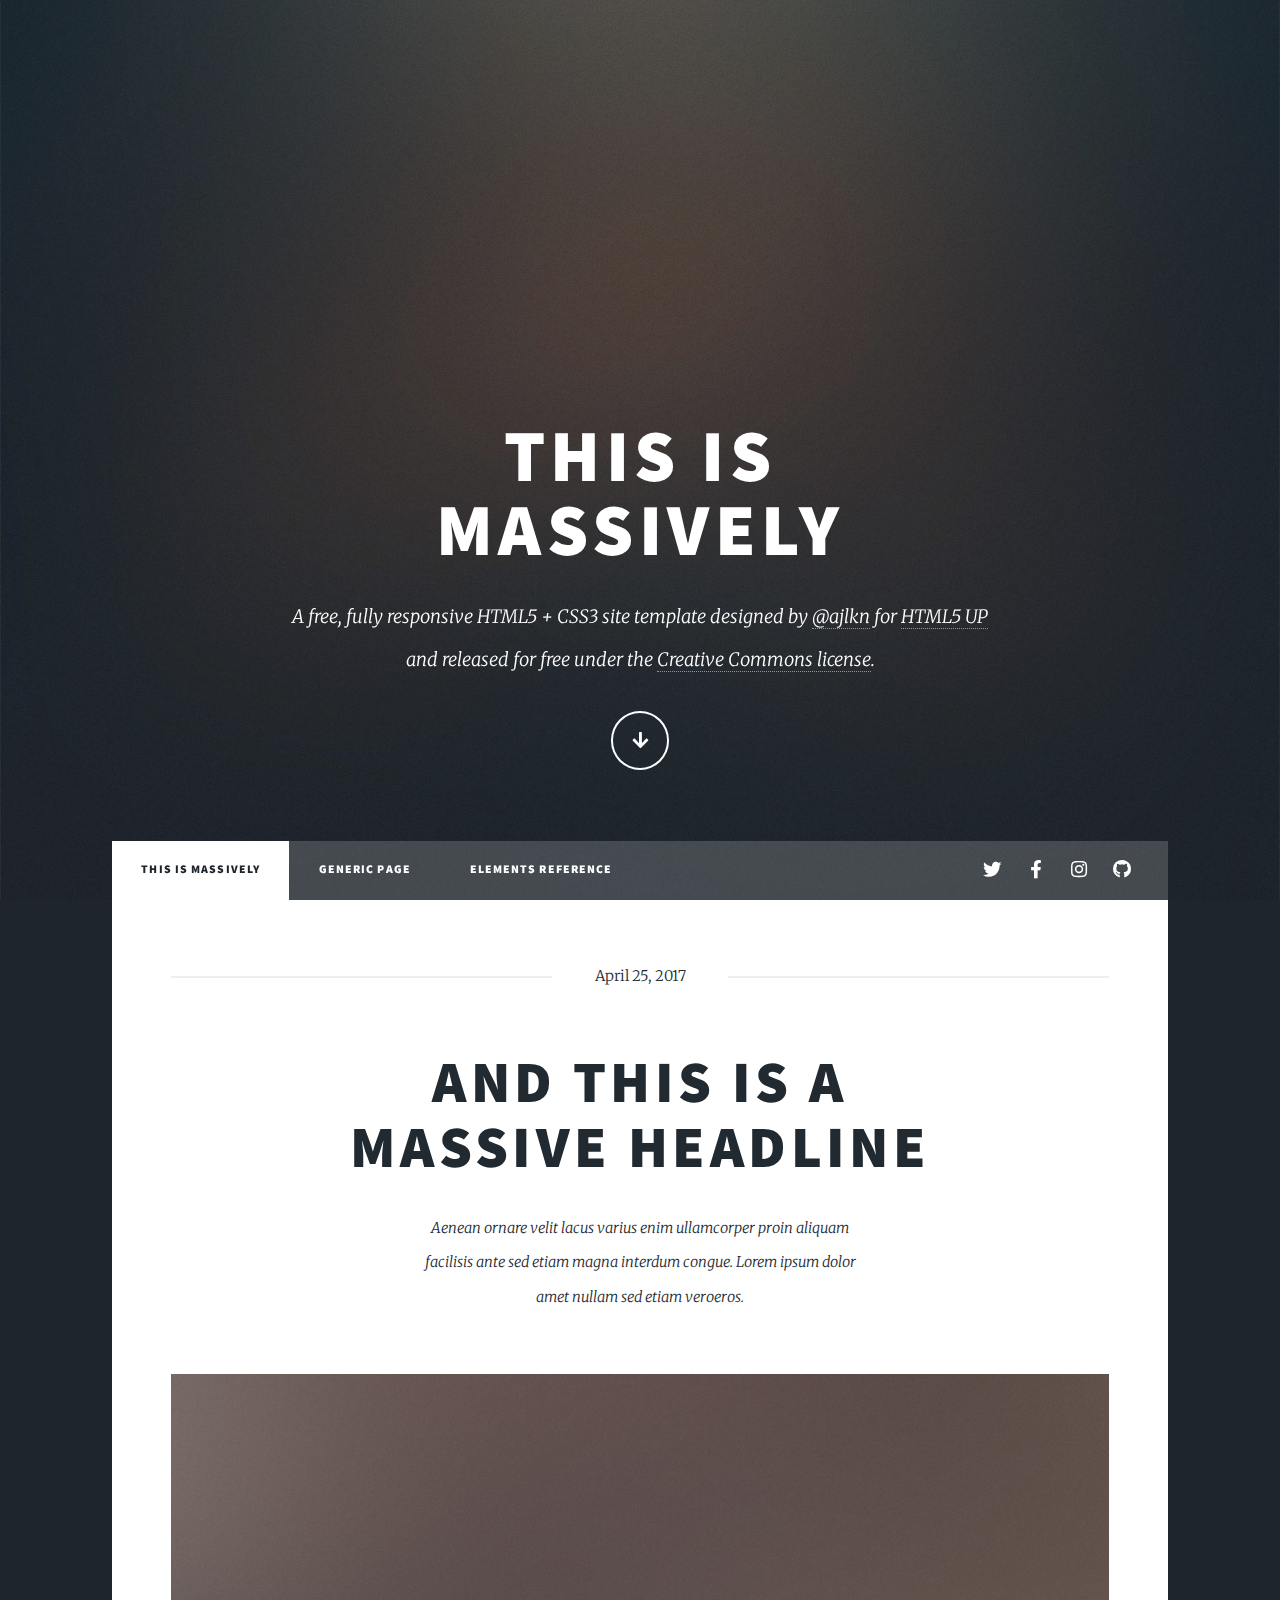
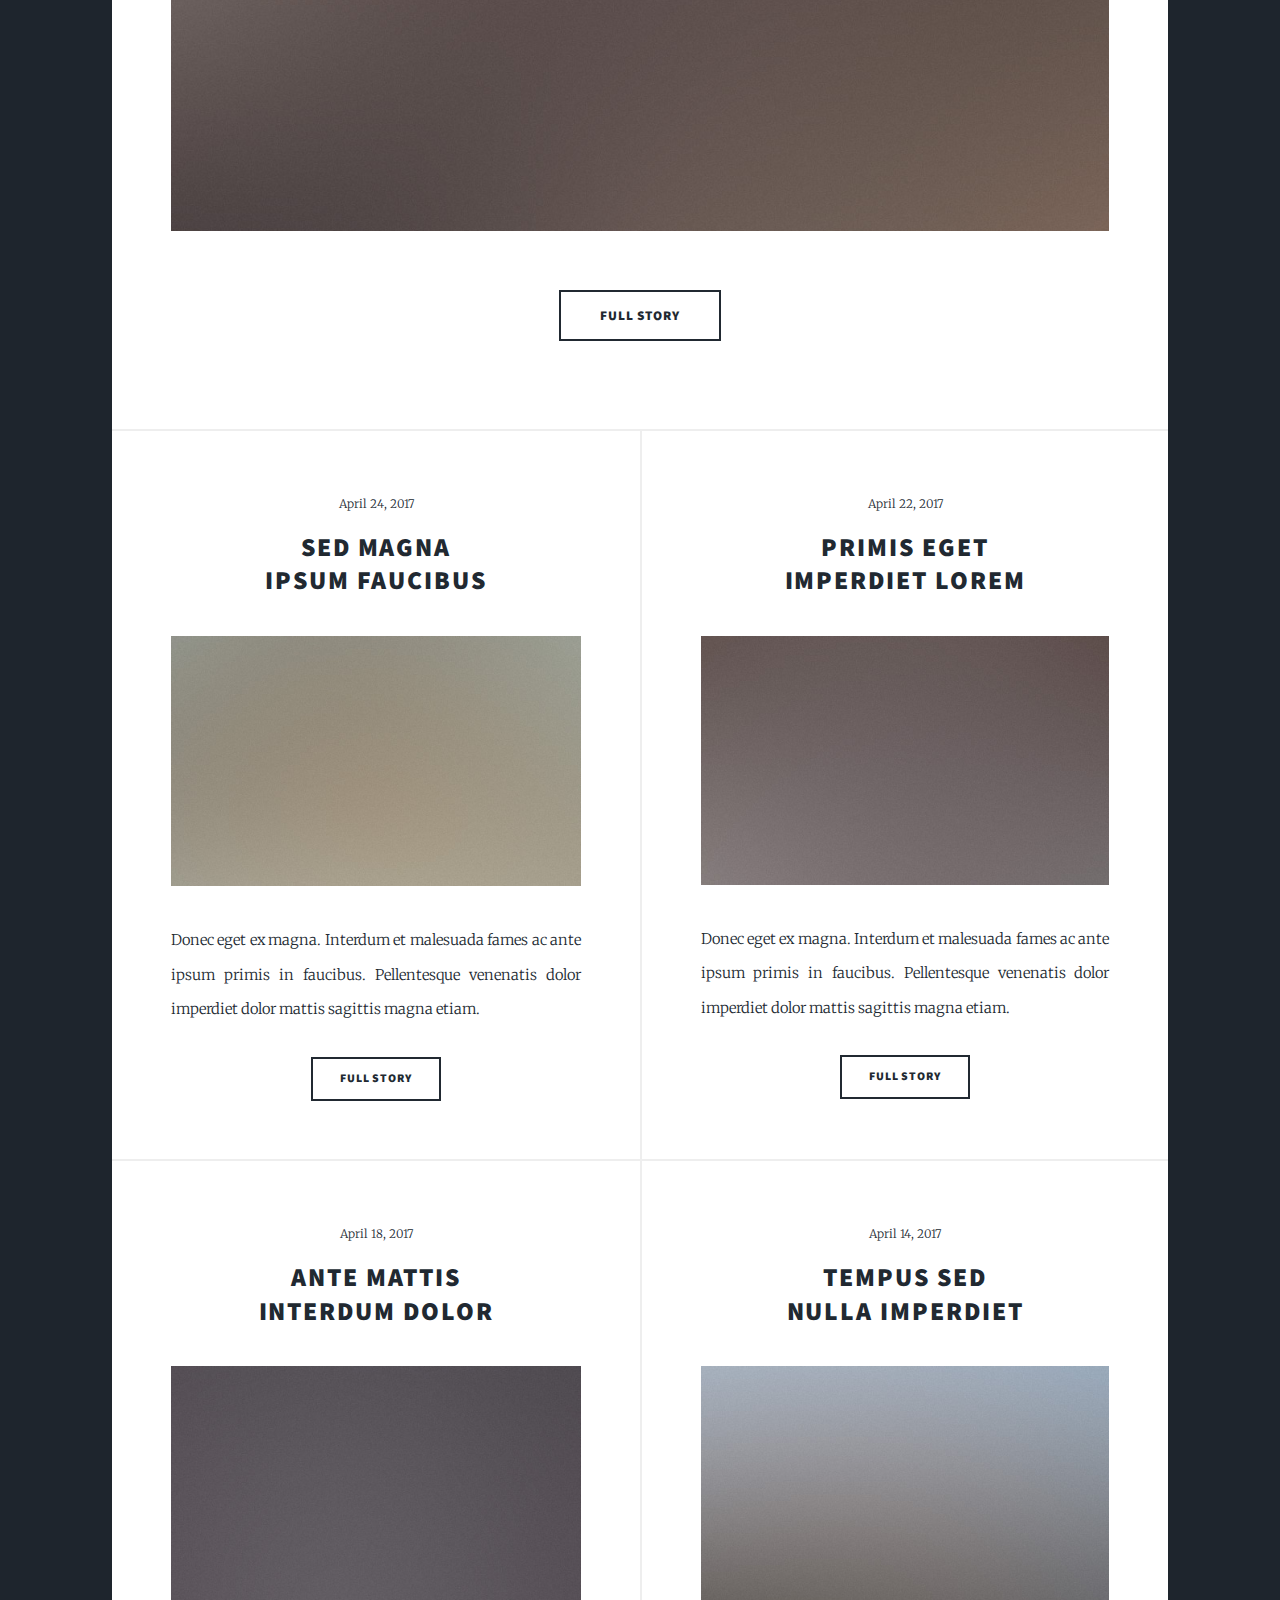
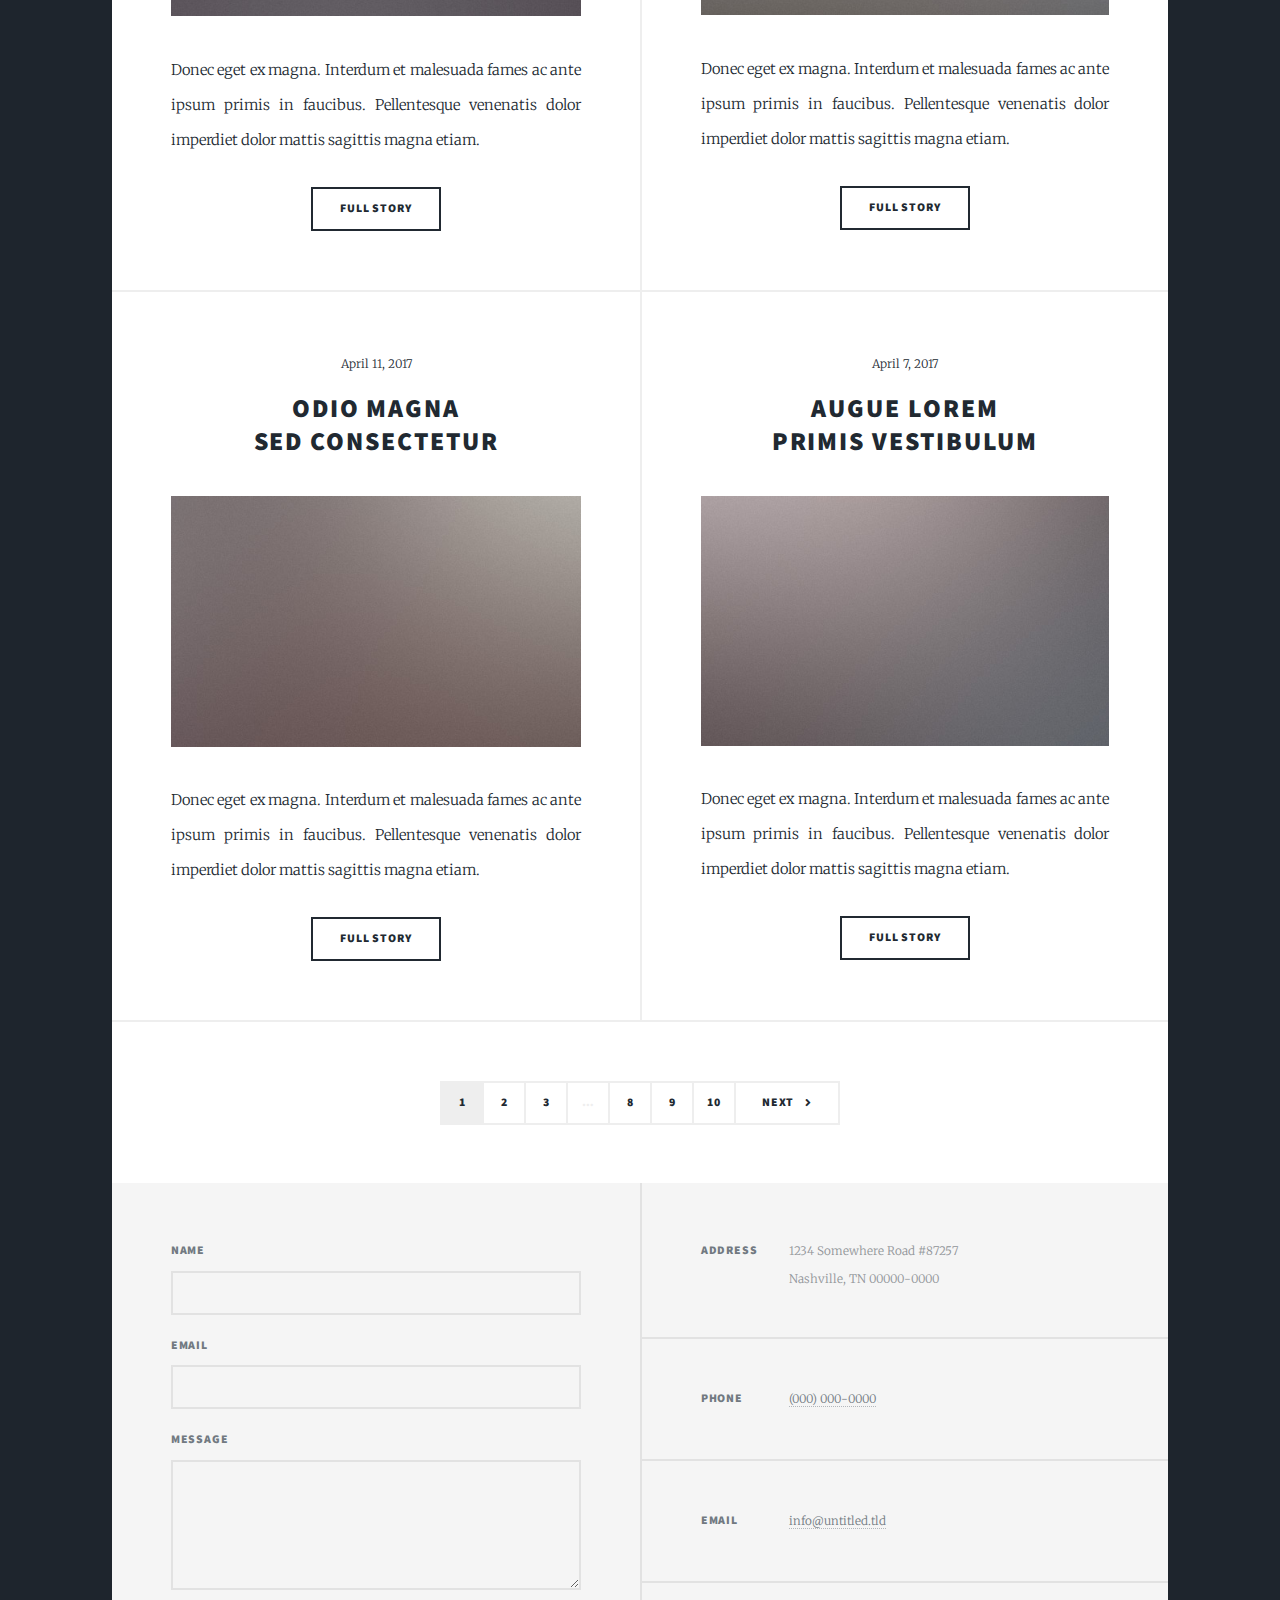
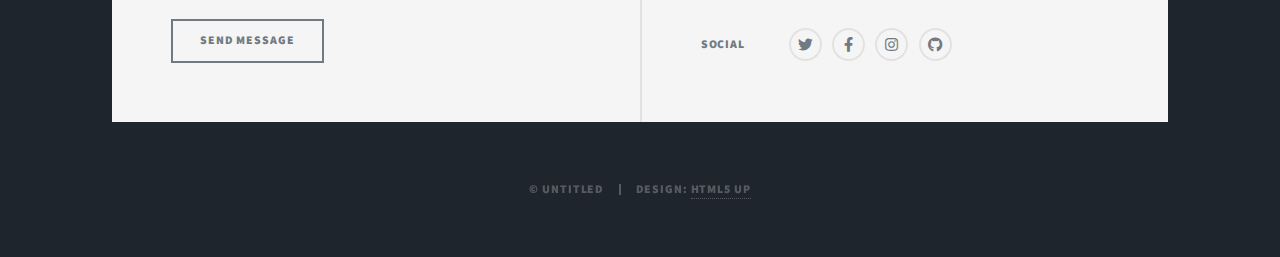
==== index.html @ 39d9a08f "First commit" ====
<!DOCTYPE HTML>
<!--
	Massively by HTML5 UP
	html5up.net | @ajlkn
	Free for personal and commercial use under the CCA 3.0 license (html5up.net/license)
-->
<html>
	<head>
		<title>Massively by HTML5 UP</title>
		<meta charset="utf-8" />
		<meta name="viewport" content="width=device-width, initial-scale=1, user-scalable=no" />
		<link rel="stylesheet" href="assets/css/main.css" />
		<noscript><link rel="stylesheet" href="assets/css/noscript.css" /></noscript>
	</head>
	<body class="is-preload">

		<!-- Wrapper -->
			<div id="wrapper" class="fade-in">

				<!-- Intro -->
					<div id="intro">
						<h1>This is<br />
						Massively</h1>
						<p>A free, fully responsive HTML5 + CSS3 site template designed by <a href="https://twitter.com/ajlkn">@ajlkn</a> for <a href="https://html5up.net">HTML5 UP</a><br />
						and released for free under the <a href="https://html5up.net/license">Creative Commons license</a>.</p>
						<ul class="actions">
							<li><a href="#header" class="button icon solid solo fa-arrow-down scrolly">Continue</a></li>
						</ul>
					</div>

				<!-- Header -->
					<header id="header">
						<a href="index.html" class="logo">Massively</a>
					</header>

				<!-- Nav -->
					<nav id="nav">
						<ul class="links">
							<li class="active"><a href="index.html">This is Massively</a></li>
							<li><a href="generic.html">Generic Page</a></li>
							<li><a href="elements.html">Elements Reference</a></li>
						</ul>
						<ul class="icons">
							<li><a href="#" class="icon brands fa-twitter"><span class="label">Twitter</span></a></li>
							<li><a href="#" class="icon brands fa-facebook-f"><span class="label">Facebook</span></a></li>
							<li><a href="#" class="icon brands fa-instagram"><span class="label">Instagram</span></a></li>
							<li><a href="#" class="icon brands fa-github"><span class="label">GitHub</span></a></li>
						</ul>
					</nav>

				<!-- Main -->
					<div id="main">

						<!-- Featured Post -->
							<article class="post featured">
								<header class="major">
									<span class="date">April 25, 2017</span>
									<h2><a href="#">And this is a<br />
									massive headline</a></h2>
									<p>Aenean ornare velit lacus varius enim ullamcorper proin aliquam<br />
									facilisis ante sed etiam magna interdum congue. Lorem ipsum dolor<br />
									amet nullam sed etiam veroeros.</p>
								</header>
								<a href="#" class="image main"><img src="images/pic01.jpg" alt="" /></a>
								<ul class="actions special">
									<li><a href="#" class="button large">Full Story</a></li>
								</ul>
							</article>

						<!-- Posts -->
							<section class="posts">
								<article>
									<header>
										<span class="date">April 24, 2017</span>
										<h2><a href="#">Sed magna<br />
										ipsum faucibus</a></h2>
									</header>
									<a href="#" class="image fit"><img src="images/pic02.jpg" alt="" /></a>
									<p>Donec eget ex magna. Interdum et malesuada fames ac ante ipsum primis in faucibus. Pellentesque venenatis dolor imperdiet dolor mattis sagittis magna etiam.</p>
									<ul class="actions special">
										<li><a href="#" class="button">Full Story</a></li>
									</ul>
								</article>
								<article>
									<header>
										<span class="date">April 22, 2017</span>
										<h2><a href="#">Primis eget<br />
										imperdiet lorem</a></h2>
									</header>
									<a href="#" class="image fit"><img src="images/pic03.jpg" alt="" /></a>
									<p>Donec eget ex magna. Interdum et malesuada fames ac ante ipsum primis in faucibus. Pellentesque venenatis dolor imperdiet dolor mattis sagittis magna etiam.</p>
									<ul class="actions special">
										<li><a href="#" class="button">Full Story</a></li>
									</ul>
								</article>
								<article>
									<header>
										<span class="date">April 18, 2017</span>
										<h2><a href="#">Ante mattis<br />
										interdum dolor</a></h2>
									</header>
									<a href="#" class="image fit"><img src="images/pic04.jpg" alt="" /></a>
									<p>Donec eget ex magna. Interdum et malesuada fames ac ante ipsum primis in faucibus. Pellentesque venenatis dolor imperdiet dolor mattis sagittis magna etiam.</p>
									<ul class="actions special">
										<li><a href="#" class="button">Full Story</a></li>
									</ul>
								</article>
								<article>
									<header>
										<span class="date">April 14, 2017</span>
										<h2><a href="#">Tempus sed<br />
										nulla imperdiet</a></h2>
									</header>
									<a href="#" class="image fit"><img src="images/pic05.jpg" alt="" /></a>
									<p>Donec eget ex magna. Interdum et malesuada fames ac ante ipsum primis in faucibus. Pellentesque venenatis dolor imperdiet dolor mattis sagittis magna etiam.</p>
									<ul class="actions special">
										<li><a href="#" class="button">Full Story</a></li>
									</ul>
								</article>
								<article>
									<header>
										<span class="date">April 11, 2017</span>
										<h2><a href="#">Odio magna<br />
										sed consectetur</a></h2>
									</header>
									<a href="#" class="image fit"><img src="images/pic06.jpg" alt="" /></a>
									<p>Donec eget ex magna. Interdum et malesuada fames ac ante ipsum primis in faucibus. Pellentesque venenatis dolor imperdiet dolor mattis sagittis magna etiam.</p>
									<ul class="actions special">
										<li><a href="#" class="button">Full Story</a></li>
									</ul>
								</article>
								<article>
									<header>
										<span class="date">April 7, 2017</span>
										<h2><a href="#">Augue lorem<br />
										primis vestibulum</a></h2>
									</header>
									<a href="#" class="image fit"><img src="images/pic07.jpg" alt="" /></a>
									<p>Donec eget ex magna. Interdum et malesuada fames ac ante ipsum primis in faucibus. Pellentesque venenatis dolor imperdiet dolor mattis sagittis magna etiam.</p>
									<ul class="actions special">
										<li><a href="#" class="button">Full Story</a></li>
									</ul>
								</article>
							</section>

						<!-- Footer -->
							<footer>
								<div class="pagination">
									<!--<a href="#" class="previous">Prev</a>-->
									<a href="#" class="page active">1</a>
									<a href="#" class="page">2</a>
									<a href="#" class="page">3</a>
									<span class="extra">&hellip;</span>
									<a href="#" class="page">8</a>
									<a href="#" class="page">9</a>
									<a href="#" class="page">10</a>
									<a href="#" class="next">Next</a>
								</div>
							</footer>

					</div>

				<!-- Footer -->
					<footer id="footer">
						<section>
							<form method="post" action="#">
								<div class="fields">
									<div class="field">
										<label for="name">Name</label>
										<input type="text" name="name" id="name" />
									</div>
									<div class="field">
										<label for="email">Email</label>
										<input type="text" name="email" id="email" />
									</div>
									<div class="field">
										<label for="message">Message</label>
										<textarea name="message" id="message" rows="3"></textarea>
									</div>
								</div>
								<ul class="actions">
									<li><input type="submit" value="Send Message" /></li>
								</ul>
							</form>
						</section>
						<section class="split contact">
							<section class="alt">
								<h3>Address</h3>
								<p>1234 Somewhere Road #87257<br />
								Nashville, TN 00000-0000</p>
							</section>
							<section>
								<h3>Phone</h3>
								<p><a href="#">(000) 000-0000</a></p>
							</section>
							<section>
								<h3>Email</h3>
								<p><a href="#">info@untitled.tld</a></p>
							</section>
							<section>
								<h3>Social</h3>
								<ul class="icons alt">
									<li><a href="#" class="icon brands alt fa-twitter"><span class="label">Twitter</span></a></li>
									<li><a href="#" class="icon brands alt fa-facebook-f"><span class="label">Facebook</span></a></li>
									<li><a href="#" class="icon brands alt fa-instagram"><span class="label">Instagram</span></a></li>
									<li><a href="#" class="icon brands alt fa-github"><span class="label">GitHub</span></a></li>
								</ul>
							</section>
						</section>
					</footer>

				<!-- Copyright -->
					<div id="copyright">
						<ul><li>&copy; Untitled</li><li>Design: <a href="https://html5up.net">HTML5 UP</a></li></ul>
					</div>

			</div>

		<!-- Scripts -->
			<script src="assets/js/jquery.min.js"></script>
			<script src="assets/js/jquery.scrollex.min.js"></script>
			<script src="assets/js/jquery.scrolly.min.js"></script>
			<script src="assets/js/browser.min.js"></script>
			<script src="assets/js/breakpoints.min.js"></script>
			<script src="assets/js/util.js"></script>
			<script src="assets/js/main.js"></script>

	</body>
</html>
---- assets/css/main.css ----
@import url(fontawesome-all.min.css);
@import url("https://fonts.googleapis.com/css?family=Merriweather:300,700,300italic,700italic|Source+Sans+Pro:900");

/*
	Massively by HTML5 UP
	html5up.net | @ajlkn
	Free for personal and commercial use under the CCA 3.0 license (html5up.net/license)
*/

html, body, div, span, applet, object,
iframe, h1, h2, h3, h4, h5, h6, p, blockquote,
pre, a, abbr, acronym, address, big, cite,
code, del, dfn, em, img, ins, kbd, q, s, samp,
small, strike, strong, sub, sup, tt, var, b,
u, i, center, dl, dt, dd, ol, ul, li, fieldset,
form, label, legend, table, caption, tbody,
tfoot, thead, tr, th, td, article, aside,
canvas, details, embed, figure, figcaption,
footer, header, hgroup, menu, nav, output, ruby,
section, summary, time, mark, audio, video {
	margin: 0;
	padding: 0;
	border: 0;
	font-size: 100%;
	font: inherit;
	vertical-align: baseline;}

article, aside, details, figcaption, figure,
footer, header, hgroup, menu, nav, section {
	display: block;}

body {
	line-height: 1;
}

ol, ul {
	list-style: none;
}

blockquote, q {
	quotes: none;
}

	blockquote:before, blockquote:after, q:before, q:after {
		content: '';
		content: none;
	}

table {
	border-collapse: collapse;
	border-spacing: 0;
}

body {
	-webkit-text-size-adjust: none;
}

mark {
	background-color: transparent;
	color: inherit;
}

input::-moz-focus-inner {
	border: 0;
	padding: 0;
}

input, select, textarea {
	-moz-appearance: none;
	-webkit-appearance: none;
	-ms-appearance: none;
	appearance: none;
}

/* Basic */

	@-ms-viewport {
		width: device-width;
	}

	body {
		-ms-overflow-style: scrollbar;
	}

	@media screen and (max-width: 480px) {

		html, body {
			min-width: 320px;
		}

	}

	html {
		box-sizing: border-box;
	}

	*, *:before, *:after {
		box-sizing: inherit;
	}

	body {
		background-color: #1e252d;
	}

		body.is-preload *, body.is-preload *:before, body.is-preload *:after {
			-moz-animation: none !important;
			-webkit-animation: none !important;
			-ms-animation: none !important;
			animation: none !important;
			-moz-transition: none !important;
			-webkit-transition: none !important;
			-ms-transition: none !important;
			transition: none !important;
		}

/* Type */

	html {
		font-size: 16pt;
	}

		@media screen and (max-width: 1680px) {

			html {
				font-size: 12pt;
			}

		}

		@media screen and (max-width: 1280px) {

			html {
				font-size: 11pt;
			}

		}

		@media screen and (max-width: 360px) {

			html {
				font-size: 10pt;
			}

		}

	body {
		color: #212931;
	}

	body, input, select, textarea {
		font-family: "Merriweather", Georgia, serif;
		font-weight: 300;
		font-size: 1rem;
		line-height: 2.375;
	}

	a {
		-moz-transition: color 0.2s ease-in-out, background-color 0.2s ease-in-out, border-color 0.2s ease-in-out, box-shadow 0.2s ease-in-out;
		-webkit-transition: color 0.2s ease-in-out, background-color 0.2s ease-in-out, border-color 0.2s ease-in-out, box-shadow 0.2s ease-in-out;
		-ms-transition: color 0.2s ease-in-out, background-color 0.2s ease-in-out, border-color 0.2s ease-in-out, box-shadow 0.2s ease-in-out;
		transition: color 0.2s ease-in-out, background-color 0.2s ease-in-out, border-color 0.2s ease-in-out, box-shadow 0.2s ease-in-out;
		border-bottom: dotted 1px;
		text-decoration: none;
	}

		a:hover {
			border-bottom-color: transparent;
		}

	strong, b {
		font-weight: 600;
	}

	em, i {
		font-style: italic;
	}

	p {
		text-align: justify;
		margin: 0 0 2rem 0;
	}

	h1, h2, h3, h4, h5, h6 {
		font-family: "Source Sans Pro", Helvetica, sans-serif;
		font-weight: 900;
		line-height: 1.5;
		letter-spacing: 0.075em;
		text-transform: uppercase;
		margin: 0 0 1rem 0;
	}

		h1 a, h2 a, h3 a, h4 a, h5 a, h6 a {
			border-bottom: 0;
			color: inherit;
			text-decoration: none;
		}

	h1 {
		font-size: 4rem;
		line-height: 1.1;
		margin: 0 0 2rem 0;
	}

	h2 {
		font-size: 1.75rem;
		line-height: 1.3;
		margin: 0 0 1.5rem 0;
	}

	h3 {
		font-size: 1.25rem;
		margin: 0 0 1.5rem 0;
	}

	h4 {
		font-size: 1rem;
	}

	h5 {
		font-size: 0.9rem;
	}

	h6 {
		font-size: 0.8rem;
	}

	sub {
		font-size: 0.8rem;
		position: relative;
		top: 0.5rem;
	}

	sup {
		font-size: 0.8rem;
		position: relative;
		top: -0.5rem;
	}

	blockquote {
		border-left: solid 4px;
		font-style: italic;
		margin: 0 0 2rem 0;
		padding: 0.5rem 0 0.5rem 2rem;
	}

	code {
		border: solid 2px;
		font-family: "Courier New", monospace;
		font-size: 0.9rem;
		margin: 0 0.25rem;
		padding: 0.25rem 0.65rem;
	}

	pre {
		-webkit-overflow-scrolling: touch;
		font-family: "Courier New", monospace;
		font-size: 0.9rem;
		margin: 0 0 2rem 0;
	}

		pre code {
			display: block;
			line-height: 1.75;
			padding: 1rem 1.5rem;
			overflow-x: auto;
		}

	hr {
		border: 0;
		border-bottom: solid 2px;
		margin: 3rem 0;
	}

		hr.major {
			margin: 5rem 0;
		}

	.align-left {
		text-align: left;
	}

	.align-center {
		text-align: center;
	}

	.align-right {
		text-align: right;
	}

	input, select, textarea {
		color: #212931;
	}

	a {
		color: #212931;
		border-bottom-color: rgba(33, 41, 49, 0.5);
	}

		a:hover {
			border-bottom-color: transparent;
			color: #18bfef !important;
		}

	strong, b {
		color: #212931;
	}

	h1, h2, h3, h4, h5, h6 {
		color: #212931;
	}

	blockquote {
		border-left-color: #eeeeee;
	}

	code {
		background: rgba(220, 220, 220, 0.25);
		border-color: #eeeeee;
	}

	hr {
		border-bottom-color: #eeeeee;
	}

/* Row */

	.row {
		display: flex;
		flex-wrap: wrap;
		box-sizing: border-box;
		align-items: stretch;
	}

		.row > * {
			box-sizing: border-box;
		}

		.row.gtr-uniform > * > :last-child {
			margin-bottom: 0;
		}

		.row.aln-left {
			justify-content: flex-start;
		}

		.row.aln-center {
			justify-content: center;
		}

		.row.aln-right {
			justify-content: flex-end;
		}

		.row.aln-top {
			align-items: flex-start;
		}

		.row.aln-middle {
			align-items: center;
		}

		.row.aln-bottom {
			align-items: flex-end;
		}

		.row > .imp {
			order: -1;
		}

		.row > .col-1 {
			width: 8.33333%;
		}

		.row > .off-1 {
			margin-left: 8.33333%;
		}

		.row > .col-2 {
			width: 16.66667%;
		}

		.row > .off-2 {
			margin-left: 16.66667%;
		}

		.row > .col-3 {
			width: 25%;
		}

		.row > .off-3 {
			margin-left: 25%;
		}

		.row > .col-4 {
			width: 33.33333%;
		}

		.row > .off-4 {
			margin-left: 33.33333%;
		}

		.row > .col-5 {
			width: 41.66667%;
		}

		.row > .off-5 {
			margin-left: 41.66667%;
		}

		.row > .col-6 {
			width: 50%;
		}

		.row > .off-6 {
			margin-left: 50%;
		}

		.row > .col-7 {
			width: 58.33333%;
		}

		.row > .off-7 {
			margin-left: 58.33333%;
		}

		.row > .col-8 {
			width: 66.66667%;
		}

		.row > .off-8 {
			margin-left: 66.66667%;
		}

		.row > .col-9 {
			width: 75%;
		}

		.row > .off-9 {
			margin-left: 75%;
		}

		.row > .col-10 {
			width: 83.33333%;
		}

		.row > .off-10 {
			margin-left: 83.33333%;
		}

		.row > .col-11 {
			width: 91.66667%;
		}

		.row > .off-11 {
			margin-left: 91.66667%;
		}

		.row > .col-12 {
			width: 100%;
		}

		.row > .off-12 {
			margin-left: 100%;
		}

		.row.gtr-0 {
			margin-top: 0;
			margin-left: 0rem;
		}

			.row.gtr-0 > * {
				padding: 0 0 0 0rem;
			}

			.row.gtr-0.gtr-uniform {
				margin-top: 0rem;
			}

				.row.gtr-0.gtr-uniform > * {
					padding-top: 0rem;
				}

		.row.gtr-25 {
			margin-top: 0;
			margin-left: -0.375rem;
		}

			.row.gtr-25 > * {
				padding: 0 0 0 0.375rem;
			}

			.row.gtr-25.gtr-uniform {
				margin-top: -0.375rem;
			}

				.row.gtr-25.gtr-uniform > * {
					padding-top: 0.375rem;
				}

		.row.gtr-50 {
			margin-top: 0;
			margin-left: -0.75rem;
		}

			.row.gtr-50 > * {
				padding: 0 0 0 0.75rem;
			}

			.row.gtr-50.gtr-uniform {
				margin-top: -0.75rem;
			}

				.row.gtr-50.gtr-uniform > * {
					padding-top: 0.75rem;
				}

		.row {
			margin-top: 0;
			margin-left: -1.5rem;
		}

			.row > * {
				padding: 0 0 0 1.5rem;
			}

			.row.gtr-uniform {
				margin-top: -1.5rem;
			}

				.row.gtr-uniform > * {
					padding-top: 1.5rem;
				}

		.row.gtr-150 {
			margin-top: 0;
			margin-left: -2.25rem;
		}

			.row.gtr-150 > * {
				padding: 0 0 0 2.25rem;
			}

			.row.gtr-150.gtr-uniform {
				margin-top: -2.25rem;
			}

				.row.gtr-150.gtr-uniform > * {
					padding-top: 2.25rem;
				}

		.row.gtr-200 {
			margin-top: 0;
			margin-left: -3rem;
		}

			.row.gtr-200 > * {
				padding: 0 0 0 3rem;
			}

			.row.gtr-200.gtr-uniform {
				margin-top: -3rem;
			}

				.row.gtr-200.gtr-uniform > * {
					padding-top: 3rem;
				}

		@media screen and (max-width: 1680px) {

			.row {
				display: flex;
				flex-wrap: wrap;
				box-sizing: border-box;
				align-items: stretch;
			}

				.row > * {
					box-sizing: border-box;
				}

				.row.gtr-uniform > * > :last-child {
					margin-bottom: 0;
				}

				.row.aln-left {
					justify-content: flex-start;
				}

				.row.aln-center {
					justify-content: center;
				}

				.row.aln-right {
					justify-content: flex-end;
				}

				.row.aln-top {
					align-items: flex-start;
				}

				.row.aln-middle {
					align-items: center;
				}

				.row.aln-bottom {
					align-items: flex-end;
				}

				.row > .imp-xlarge {
					order: -1;
				}

				.row > .col-1-xlarge {
					width: 8.33333%;
				}

				.row > .off-1-xlarge {
					margin-left: 8.33333%;
				}

				.row > .col-2-xlarge {
					width: 16.66667%;
				}

				.row > .off-2-xlarge {
					margin-left: 16.66667%;
				}

				.row > .col-3-xlarge {
					width: 25%;
				}

				.row > .off-3-xlarge {
					margin-left: 25%;
				}

				.row > .col-4-xlarge {
					width: 33.33333%;
				}

				.row > .off-4-xlarge {
					margin-left: 33.33333%;
				}

				.row > .col-5-xlarge {
					width: 41.66667%;
				}

				.row > .off-5-xlarge {
					margin-left: 41.66667%;
				}

				.row > .col-6-xlarge {
					width: 50%;
				}

				.row > .off-6-xlarge {
					margin-left: 50%;
				}

				.row > .col-7-xlarge {
					width: 58.33333%;
				}

				.row > .off-7-xlarge {
					margin-left: 58.33333%;
				}

				.row > .col-8-xlarge {
					width: 66.66667%;
				}

				.row > .off-8-xlarge {
					margin-left: 66.66667%;
				}

				.row > .col-9-xlarge {
					width: 75%;
				}

				.row > .off-9-xlarge {
					margin-left: 75%;
				}

				.row > .col-10-xlarge {
					width: 83.33333%;
				}

				.row > .off-10-xlarge {
					margin-left: 83.33333%;
				}

				.row > .col-11-xlarge {
					width: 91.66667%;
				}

				.row > .off-11-xlarge {
					margin-left: 91.66667%;
				}

				.row > .col-12-xlarge {
					width: 100%;
				}

				.row > .off-12-xlarge {
					margin-left: 100%;
				}

				.row.gtr-0 {
					margin-top: 0;
					margin-left: 0rem;
				}

					.row.gtr-0 > * {
						padding: 0 0 0 0rem;
					}

					.row.gtr-0.gtr-uniform {
						margin-top: 0rem;
					}

						.row.gtr-0.gtr-uniform > * {
							padding-top: 0rem;
						}

				.row.gtr-25 {
					margin-top: 0;
					margin-left: -0.375rem;
				}

					.row.gtr-25 > * {
						padding: 0 0 0 0.375rem;
					}

					.row.gtr-25.gtr-uniform {
						margin-top: -0.375rem;
					}

						.row.gtr-25.gtr-uniform > * {
							padding-top: 0.375rem;
						}

				.row.gtr-50 {
					margin-top: 0;
					margin-left: -0.75rem;
				}

					.row.gtr-50 > * {
						padding: 0 0 0 0.75rem;
					}

					.row.gtr-50.gtr-uniform {
						margin-top: -0.75rem;
					}

						.row.gtr-50.gtr-uniform > * {
							padding-top: 0.75rem;
						}

				.row {
					margin-top: 0;
					margin-left: -1.5rem;
				}

					.row > * {
						padding: 0 0 0 1.5rem;
					}

					.row.gtr-uniform {
						margin-top: -1.5rem;
					}

						.row.gtr-uniform > * {
							padding-top: 1.5rem;
						}

				.row.gtr-150 {
					margin-top: 0;
					margin-left: -2.25rem;
				}

					.row.gtr-150 > * {
						padding: 0 0 0 2.25rem;
					}

					.row.gtr-150.gtr-uniform {
						margin-top: -2.25rem;
					}

						.row.gtr-150.gtr-uniform > * {
							padding-top: 2.25rem;
						}

				.row.gtr-200 {
					margin-top: 0;
					margin-left: -3rem;
				}

					.row.gtr-200 > * {
						padding: 0 0 0 3rem;
					}

					.row.gtr-200.gtr-uniform {
						margin-top: -3rem;
					}

						.row.gtr-200.gtr-uniform > * {
							padding-top: 3rem;
						}

		}

		@media screen and (max-width: 1280px) {

			.row {
				display: flex;
				flex-wrap: wrap;
				box-sizing: border-box;
				align-items: stretch;
			}

				.row > * {
					box-sizing: border-box;
				}

				.row.gtr-uniform > * > :last-child {
					margin-bottom: 0;
				}

				.row.aln-left {
					justify-content: flex-start;
				}

				.row.aln-center {
					justify-content: center;
				}

				.row.aln-right {
					justify-content: flex-end;
				}

				.row.aln-top {
					align-items: flex-start;
				}

				.row.aln-middle {
					align-items: center;
				}

				.row.aln-bottom {
					align-items: flex-end;
				}

				.row > .imp-large {
					order: -1;
				}

				.row > .col-1-large {
					width: 8.33333%;
				}

				.row > .off-1-large {
					margin-left: 8.33333%;
				}

				.row > .col-2-large {
					width: 16.66667%;
				}

				.row > .off-2-large {
					margin-left: 16.66667%;
				}

				.row > .col-3-large {
					width: 25%;
				}

				.row > .off-3-large {
					margin-left: 25%;
				}

				.row > .col-4-large {
					width: 33.33333%;
				}

				.row > .off-4-large {
					margin-left: 33.33333%;
				}

				.row > .col-5-large {
					width: 41.66667%;
				}

				.row > .off-5-large {
					margin-left: 41.66667%;
				}

				.row > .col-6-large {
					width: 50%;
				}

				.row > .off-6-large {
					margin-left: 50%;
				}

				.row > .col-7-large {
					width: 58.33333%;
				}

				.row > .off-7-large {
					margin-left: 58.33333%;
				}

				.row > .col-8-large {
					width: 66.66667%;
				}

				.row > .off-8-large {
					margin-left: 66.66667%;
				}

				.row > .col-9-large {
					width: 75%;
				}

				.row > .off-9-large {
					margin-left: 75%;
				}

				.row > .col-10-large {
					width: 83.33333%;
				}

				.row > .off-10-large {
					margin-left: 83.33333%;
				}

				.row > .col-11-large {
					width: 91.66667%;
				}

				.row > .off-11-large {
					margin-left: 91.66667%;
				}

				.row > .col-12-large {
					width: 100%;
				}

				.row > .off-12-large {
					margin-left: 100%;
				}

				.row.gtr-0 {
					margin-top: 0;
					margin-left: 0rem;
				}

					.row.gtr-0 > * {
						padding: 0 0 0 0rem;
					}

					.row.gtr-0.gtr-uniform {
						margin-top: 0rem;
					}

						.row.gtr-0.gtr-uniform > * {
							padding-top: 0rem;
						}

				.row.gtr-25 {
					margin-top: 0;
					margin-left: -0.375rem;
				}

					.row.gtr-25 > * {
						padding: 0 0 0 0.375rem;
					}

					.row.gtr-25.gtr-uniform {
						margin-top: -0.375rem;
					}

						.row.gtr-25.gtr-uniform > * {
							padding-top: 0.375rem;
						}

				.row.gtr-50 {
					margin-top: 0;
					margin-left: -0.75rem;
				}

					.row.gtr-50 > * {
						padding: 0 0 0 0.75rem;
					}

					.row.gtr-50.gtr-uniform {
						margin-top: -0.75rem;
					}

						.row.gtr-50.gtr-uniform > * {
							padding-top: 0.75rem;
						}

				.row {
					margin-top: 0;
					margin-left: -1.5rem;
				}

					.row > * {
						padding: 0 0 0 1.5rem;
					}

					.row.gtr-uniform {
						margin-top: -1.5rem;
					}

						.row.gtr-uniform > * {
							padding-top: 1.5rem;
						}

				.row.gtr-150 {
					margin-top: 0;
					margin-left: -2.25rem;
				}

					.row.gtr-150 > * {
						padding: 0 0 0 2.25rem;
					}

					.row.gtr-150.gtr-uniform {
						margin-top: -2.25rem;
					}

						.row.gtr-150.gtr-uniform > * {
							padding-top: 2.25rem;
						}

				.row.gtr-200 {
					margin-top: 0;
					margin-left: -3rem;
				}

					.row.gtr-200 > * {
						padding: 0 0 0 3rem;
					}

					.row.gtr-200.gtr-uniform {
						margin-top: -3rem;
					}

						.row.gtr-200.gtr-uniform > * {
							padding-top: 3rem;
						}

		}

		@media screen and (max-width: 980px) {

			.row {
				display: flex;
				flex-wrap: wrap;
				box-sizing: border-box;
				align-items: stretch;
			}

				.row > * {
					box-sizing: border-box;
				}

				.row.gtr-uniform > * > :last-child {
					margin-bottom: 0;
				}

				.row.aln-left {
					justify-content: flex-start;
				}

				.row.aln-center {
					justify-content: center;
				}

				.row.aln-right {
					justify-content: flex-end;
				}

				.row.aln-top {
					align-items: flex-start;
				}

				.row.aln-middle {
					align-items: center;
				}

				.row.aln-bottom {
					align-items: flex-end;
				}

				.row > .imp-medium {
					order: -1;
				}

				.row > .col-1-medium {
					width: 8.33333%;
				}

				.row > .off-1-medium {
					margin-left: 8.33333%;
				}

				.row > .col-2-medium {
					width: 16.66667%;
				}

				.row > .off-2-medium {
					margin-left: 16.66667%;
				}

				.row > .col-3-medium {
					width: 25%;
				}

				.row > .off-3-medium {
					margin-left: 25%;
				}

				.row > .col-4-medium {
					width: 33.33333%;
				}

				.row > .off-4-medium {
					margin-left: 33.33333%;
				}

				.row > .col-5-medium {
					width: 41.66667%;
				}

				.row > .off-5-medium {
					margin-left: 41.66667%;
				}

				.row > .col-6-medium {
					width: 50%;
				}

				.row > .off-6-medium {
					margin-left: 50%;
				}

				.row > .col-7-medium {
					width: 58.33333%;
				}

				.row > .off-7-medium {
					margin-left: 58.33333%;
				}

				.row > .col-8-medium {
					width: 66.66667%;
				}

				.row > .off-8-medium {
					margin-left: 66.66667%;
				}

				.row > .col-9-medium {
					width: 75%;
				}

				.row > .off-9-medium {
					margin-left: 75%;
				}

				.row > .col-10-medium {
					width: 83.33333%;
				}

				.row > .off-10-medium {
					margin-left: 83.33333%;
				}

				.row > .col-11-medium {
					width: 91.66667%;
				}

				.row > .off-11-medium {
					margin-left: 91.66667%;
				}

				.row > .col-12-medium {
					width: 100%;
				}

				.row > .off-12-medium {
					margin-left: 100%;
				}

				.row.gtr-0 {
					margin-top: 0;
					margin-left: 0rem;
				}

					.row.gtr-0 > * {
						padding: 0 0 0 0rem;
					}

					.row.gtr-0.gtr-uniform {
						margin-top: 0rem;
					}

						.row.gtr-0.gtr-uniform > * {
							padding-top: 0rem;
						}

				.row.gtr-25 {
					margin-top: 0;
					margin-left: -0.375rem;
				}

					.row.gtr-25 > * {
						padding: 0 0 0 0.375rem;
					}

					.row.gtr-25.gtr-uniform {
						margin-top: -0.375rem;
					}

						.row.gtr-25.gtr-uniform > * {
							padding-top: 0.375rem;
						}

				.row.gtr-50 {
					margin-top: 0;
					margin-left: -0.75rem;
				}

					.row.gtr-50 > * {
						padding: 0 0 0 0.75rem;
					}

					.row.gtr-50.gtr-uniform {
						margin-top: -0.75rem;
					}

						.row.gtr-50.gtr-uniform > * {
							padding-top: 0.75rem;
						}

				.row {
					margin-top: 0;
					margin-left: -1.5rem;
				}

					.row > * {
						padding: 0 0 0 1.5rem;
					}

					.row.gtr-uniform {
						margin-top: -1.5rem;
					}

						.row.gtr-uniform > * {
							padding-top: 1.5rem;
						}

				.row.gtr-150 {
					margin-top: 0;
					margin-left: -2.25rem;
				}

					.row.gtr-150 > * {
						padding: 0 0 0 2.25rem;
					}

					.row.gtr-150.gtr-uniform {
						margin-top: -2.25rem;
					}

						.row.gtr-150.gtr-uniform > * {
							padding-top: 2.25rem;
						}

				.row.gtr-200 {
					margin-top: 0;
					margin-left: -3rem;
				}

					.row.gtr-200 > * {
						padding: 0 0 0 3rem;
					}

					.row.gtr-200.gtr-uniform {
						margin-top: -3rem;
					}

						.row.gtr-200.gtr-uniform > * {
							padding-top: 3rem;
						}

		}

		@media screen and (max-width: 736px) {

			.row {
				display: flex;
				flex-wrap: wrap;
				box-sizing: border-box;
				align-items: stretch;
			}

				.row > * {
					box-sizing: border-box;
				}

				.row.gtr-uniform > * > :last-child {
					margin-bottom: 0;
				}

				.row.aln-left {
					justify-content: flex-start;
				}

				.row.aln-center {
					justify-content: center;
				}

				.row.aln-right {
					justify-content: flex-end;
				}

				.row.aln-top {
					align-items: flex-start;
				}

				.row.aln-middle {
					align-items: center;
				}

				.row.aln-bottom {
					align-items: flex-end;
				}

				.row > .imp-small {
					order: -1;
				}

				.row > .col-1-small {
					width: 8.33333%;
				}

				.row > .off-1-small {
					margin-left: 8.33333%;
				}

				.row > .col-2-small {
					width: 16.66667%;
				}

				.row > .off-2-small {
					margin-left: 16.66667%;
				}

				.row > .col-3-small {
					width: 25%;
				}

				.row > .off-3-small {
					margin-left: 25%;
				}

				.row > .col-4-small {
					width: 33.33333%;
				}

				.row > .off-4-small {
					margin-left: 33.33333%;
				}

				.row > .col-5-small {
					width: 41.66667%;
				}

				.row > .off-5-small {
					margin-left: 41.66667%;
				}

				.row > .col-6-small {
					width: 50%;
				}

				.row > .off-6-small {
					margin-left: 50%;
				}

				.row > .col-7-small {
					width: 58.33333%;
				}

				.row > .off-7-small {
					margin-left: 58.33333%;
				}

				.row > .col-8-small {
					width: 66.66667%;
				}

				.row > .off-8-small {
					margin-left: 66.66667%;
				}

				.row > .col-9-small {
					width: 75%;
				}

				.row > .off-9-small {
					margin-left: 75%;
				}

				.row > .col-10-small {
					width: 83.33333%;
				}

				.row > .off-10-small {
					margin-left: 83.33333%;
				}

				.row > .col-11-small {
					width: 91.66667%;
				}

				.row > .off-11-small {
					margin-left: 91.66667%;
				}

				.row > .col-12-small {
					width: 100%;
				}

				.row > .off-12-small {
					margin-left: 100%;
				}

				.row.gtr-0 {
					margin-top: 0;
					margin-left: 0rem;
				}

					.row.gtr-0 > * {
						padding: 0 0 0 0rem;
					}

					.row.gtr-0.gtr-uniform {
						margin-top: 0rem;
					}

						.row.gtr-0.gtr-uniform > * {
							padding-top: 0rem;
						}

				.row.gtr-25 {
					margin-top: 0;
					margin-left: -0.375rem;
				}

					.row.gtr-25 > * {
						padding: 0 0 0 0.375rem;
					}

					.row.gtr-25.gtr-uniform {
						margin-top: -0.375rem;
					}

						.row.gtr-25.gtr-uniform > * {
							padding-top: 0.375rem;
						}

				.row.gtr-50 {
					margin-top: 0;
					margin-left: -0.75rem;
				}

					.row.gtr-50 > * {
						padding: 0 0 0 0.75rem;
					}

					.row.gtr-50.gtr-uniform {
						margin-top: -0.75rem;
					}

						.row.gtr-50.gtr-uniform > * {
							padding-top: 0.75rem;
						}

				.row {
					margin-top: 0;
					margin-left: -1.5rem;
				}

					.row > * {
						padding: 0 0 0 1.5rem;
					}

					.row.gtr-uniform {
						margin-top: -1.5rem;
					}

						.row.gtr-uniform > * {
							padding-top: 1.5rem;
						}

				.row.gtr-150 {
					margin-top: 0;
					margin-left: -2.25rem;
				}

					.row.gtr-150 > * {
						padding: 0 0 0 2.25rem;
					}

					.row.gtr-150.gtr-uniform {
						margin-top: -2.25rem;
					}

						.row.gtr-150.gtr-uniform > * {
							padding-top: 2.25rem;
						}

				.row.gtr-200 {
					margin-top: 0;
					margin-left: -3rem;
				}

					.row.gtr-200 > * {
						padding: 0 0 0 3rem;
					}

					.row.gtr-200.gtr-uniform {
						margin-top: -3rem;
					}

						.row.gtr-200.gtr-uniform > * {
							padding-top: 3rem;
						}

		}

		@media screen and (max-width: 480px) {

			.row {
				display: flex;
				flex-wrap: wrap;
				box-sizing: border-box;
				align-items: stretch;
			}

				.row > * {
					box-sizing: border-box;
				}

				.row.gtr-uniform > * > :last-child {
					margin-bottom: 0;
				}

				.row.aln-left {
					justify-content: flex-start;
				}

				.row.aln-center {
					justify-content: center;
				}

				.row.aln-right {
					justify-content: flex-end;
				}

				.row.aln-top {
					align-items: flex-start;
				}

				.row.aln-middle {
					align-items: center;
				}

				.row.aln-bottom {
					align-items: flex-end;
				}

				.row > .imp-xsmall {
					order: -1;
				}

				.row > .col-1-xsmall {
					width: 8.33333%;
				}

				.row > .off-1-xsmall {
					margin-left: 8.33333%;
				}

				.row > .col-2-xsmall {
					width: 16.66667%;
				}

				.row > .off-2-xsmall {
					margin-left: 16.66667%;
				}

				.row > .col-3-xsmall {
					width: 25%;
				}

				.row > .off-3-xsmall {
					margin-left: 25%;
				}

				.row > .col-4-xsmall {
					width: 33.33333%;
				}

				.row > .off-4-xsmall {
					margin-left: 33.33333%;
				}

				.row > .col-5-xsmall {
					width: 41.66667%;
				}

				.row > .off-5-xsmall {
					margin-left: 41.66667%;
				}

				.row > .col-6-xsmall {
					width: 50%;
				}

				.row > .off-6-xsmall {
					margin-left: 50%;
				}

				.row > .col-7-xsmall {
					width: 58.33333%;
				}

				.row > .off-7-xsmall {
					margin-left: 58.33333%;
				}

				.row > .col-8-xsmall {
					width: 66.66667%;
				}

				.row > .off-8-xsmall {
					margin-left: 66.66667%;
				}

				.row > .col-9-xsmall {
					width: 75%;
				}

				.row > .off-9-xsmall {
					margin-left: 75%;
				}

				.row > .col-10-xsmall {
					width: 83.33333%;
				}

				.row > .off-10-xsmall {
					margin-left: 83.33333%;
				}

				.row > .col-11-xsmall {
					width: 91.66667%;
				}

				.row > .off-11-xsmall {
					margin-left: 91.66667%;
				}

				.row > .col-12-xsmall {
					width: 100%;
				}

				.row > .off-12-xsmall {
					margin-left: 100%;
				}

				.row.gtr-0 {
					margin-top: 0;
					margin-left: 0rem;
				}

					.row.gtr-0 > * {
						padding: 0 0 0 0rem;
					}

					.row.gtr-0.gtr-uniform {
						margin-top: 0rem;
					}

						.row.gtr-0.gtr-uniform > * {
							padding-top: 0rem;
						}

				.row.gtr-25 {
					margin-top: 0;
					margin-left: -0.375rem;
				}

					.row.gtr-25 > * {
						padding: 0 0 0 0.375rem;
					}

					.row.gtr-25.gtr-uniform {
						margin-top: -0.375rem;
					}

						.row.gtr-25.gtr-uniform > * {
							padding-top: 0.375rem;
						}

				.row.gtr-50 {
					margin-top: 0;
					margin-left: -0.75rem;
				}

					.row.gtr-50 > * {
						padding: 0 0 0 0.75rem;
					}

					.row.gtr-50.gtr-uniform {
						margin-top: -0.75rem;
					}

						.row.gtr-50.gtr-uniform > * {
							padding-top: 0.75rem;
						}

				.row {
					margin-top: 0;
					margin-left: -1.5rem;
				}

					.row > * {
						padding: 0 0 0 1.5rem;
					}

					.row.gtr-uniform {
						margin-top: -1.5rem;
					}

						.row.gtr-uniform > * {
							padding-top: 1.5rem;
						}

				.row.gtr-150 {
					margin-top: 0;
					margin-left: -2.25rem;
				}

					.row.gtr-150 > * {
						padding: 0 0 0 2.25rem;
					}

					.row.gtr-150.gtr-uniform {
						margin-top: -2.25rem;
					}

						.row.gtr-150.gtr-uniform > * {
							padding-top: 2.25rem;
						}

				.row.gtr-200 {
					margin-top: 0;
					margin-left: -3rem;
				}

					.row.gtr-200 > * {
						padding: 0 0 0 3rem;
					}

					.row.gtr-200.gtr-uniform {
						margin-top: -3rem;
					}

						.row.gtr-200.gtr-uniform > * {
							padding-top: 3rem;
						}

		}

		@media screen and (max-width: 360px) {

			.row {
				display: flex;
				flex-wrap: wrap;
				box-sizing: border-box;
				align-items: stretch;
			}

				.row > * {
					box-sizing: border-box;
				}

				.row.gtr-uniform > * > :last-child {
					margin-bottom: 0;
				}

				.row.aln-left {
					justify-content: flex-start;
				}

				.row.aln-center {
					justify-content: center;
				}

				.row.aln-right {
					justify-content: flex-end;
				}

				.row.aln-top {
					align-items: flex-start;
				}

				.row.aln-middle {
					align-items: center;
				}

				.row.aln-bottom {
					align-items: flex-end;
				}

				.row > .imp-xxsmall {
					order: -1;
				}

				.row > .col-1-xxsmall {
					width: 8.33333%;
				}

				.row > .off-1-xxsmall {
					margin-left: 8.33333%;
				}

				.row > .col-2-xxsmall {
					width: 16.66667%;
				}

				.row > .off-2-xxsmall {
					margin-left: 16.66667%;
				}

				.row > .col-3-xxsmall {
					width: 25%;
				}

				.row > .off-3-xxsmall {
					margin-left: 25%;
				}

				.row > .col-4-xxsmall {
					width: 33.33333%;
				}

				.row > .off-4-xxsmall {
					margin-left: 33.33333%;
				}

				.row > .col-5-xxsmall {
					width: 41.66667%;
				}

				.row > .off-5-xxsmall {
					margin-left: 41.66667%;
				}

				.row > .col-6-xxsmall {
					width: 50%;
				}

				.row > .off-6-xxsmall {
					margin-left: 50%;
				}

				.row > .col-7-xxsmall {
					width: 58.33333%;
				}

				.row > .off-7-xxsmall {
					margin-left: 58.33333%;
				}

				.row > .col-8-xxsmall {
					width: 66.66667%;
				}

				.row > .off-8-xxsmall {
					margin-left: 66.66667%;
				}

				.row > .col-9-xxsmall {
					width: 75%;
				}

				.row > .off-9-xxsmall {
					margin-left: 75%;
				}

				.row > .col-10-xxsmall {
					width: 83.33333%;
				}

				.row > .off-10-xxsmall {
					margin-left: 83.33333%;
				}

				.row > .col-11-xxsmall {
					width: 91.66667%;
				}

				.row > .off-11-xxsmall {
					margin-left: 91.66667%;
				}

				.row > .col-12-xxsmall {
					width: 100%;
				}

				.row > .off-12-xxsmall {
					margin-left: 100%;
				}

				.row.gtr-0 {
					margin-top: 0;
					margin-left: 0rem;
				}

					.row.gtr-0 > * {
						padding: 0 0 0 0rem;
					}

					.row.gtr-0.gtr-uniform {
						margin-top: 0rem;
					}

						.row.gtr-0.gtr-uniform > * {
							padding-top: 0rem;
						}

				.row.gtr-25 {
					margin-top: 0;
					margin-left: -0.375rem;
				}

					.row.gtr-25 > * {
						padding: 0 0 0 0.375rem;
					}

					.row.gtr-25.gtr-uniform {
						margin-top: -0.375rem;
					}

						.row.gtr-25.gtr-uniform > * {
							padding-top: 0.375rem;
						}

				.row.gtr-50 {
					margin-top: 0;
					margin-left: -0.75rem;
				}

					.row.gtr-50 > * {
						padding: 0 0 0 0.75rem;
					}

					.row.gtr-50.gtr-uniform {
						margin-top: -0.75rem;
					}

						.row.gtr-50.gtr-uniform > * {
							padding-top: 0.75rem;
						}

				.row {
					margin-top: 0;
					margin-left: -1.5rem;
				}

					.row > * {
						padding: 0 0 0 1.5rem;
					}

					.row.gtr-uniform {
						margin-top: -1.5rem;
					}

						.row.gtr-uniform > * {
							padding-top: 1.5rem;
						}

				.row.gtr-150 {
					margin-top: 0;
					margin-left: -2.25rem;
				}

					.row.gtr-150 > * {
						padding: 0 0 0 2.25rem;
					}

					.row.gtr-150.gtr-uniform {
						margin-top: -2.25rem;
					}

						.row.gtr-150.gtr-uniform > * {
							padding-top: 2.25rem;
						}

				.row.gtr-200 {
					margin-top: 0;
					margin-left: -3rem;
				}

					.row.gtr-200 > * {
						padding: 0 0 0 3rem;
					}

					.row.gtr-200.gtr-uniform {
						margin-top: -3rem;
					}

						.row.gtr-200.gtr-uniform > * {
							padding-top: 3rem;
						}

		}

/* Box */

	.box {
		border: solid 2px;
		margin-bottom: 2rem;
		padding: 1.5rem;
	}

		.box > :last-child,
		.box > :last-child > :last-child,
		.box > :last-child > :last-child > :last-child {
			margin-bottom: 0;
		}

		.box.alt {
			border: 0;
			border-radius: 0;
			padding: 0;
		}

	.box {
		border-color: #eeeeee;
	}

/* Button */

	input[type="submit"],
	input[type="reset"],
	input[type="button"],
	button,
	.button {
		-moz-appearance: none;
		-webkit-appearance: none;
		-ms-appearance: none;
		appearance: none;
		-moz-transition: background-color 0.2s ease-in-out, box-shadow 0.2s ease-in-out, color 0.2s ease-in-out;
		-webkit-transition: background-color 0.2s ease-in-out, box-shadow 0.2s ease-in-out, color 0.2s ease-in-out;
		-ms-transition: background-color 0.2s ease-in-out, box-shadow 0.2s ease-in-out, color 0.2s ease-in-out;
		transition: background-color 0.2s ease-in-out, box-shadow 0.2s ease-in-out, color 0.2s ease-in-out;
		border: 0;
		border-radius: 0;
		cursor: pointer;
		display: inline-block;
		font-family: "Source Sans Pro", Helvetica, sans-serif;
		font-size: 0.8rem;
		font-weight: 900;
		letter-spacing: 0.075em;
		height: 3rem;
		line-height: 3rem;
		padding: 0 2rem;
		text-align: center;
		text-decoration: none;
		text-transform: uppercase;
		white-space: nowrap;
	}

		input[type="submit"].icon:before,
		input[type="reset"].icon:before,
		input[type="button"].icon:before,
		button.icon:before,
		.button.icon:before {
			margin-right: 0.5rem;
		}

		input[type="submit"].icon.solo,
		input[type="reset"].icon.solo,
		input[type="button"].icon.solo,
		button.icon.solo,
		.button.icon.solo {
			position: relative;
			width: 4rem;
			height: 4rem;
			line-height: 4rem;
			border-radius: 4rem;
			text-indent: 4rem;
			overflow: hidden;
			padding: 0;
			white-space: nowrap;
		}

			input[type="submit"].icon.solo:before,
			input[type="reset"].icon.solo:before,
			input[type="button"].icon.solo:before,
			button.icon.solo:before,
			.button.icon.solo:before {
				position: absolute;
				display: block;
				top: 0;
				left: 0;
				width: inherit;
				height: inherit;
				line-height: inherit;
				font-size: 1.25rem;
				margin-right: 0;
				text-align: center;
				text-indent: 0;
			}

		input[type="submit"].fit,
		input[type="reset"].fit,
		input[type="button"].fit,
		button.fit,
		.button.fit {
			width: 100%;
		}

		input[type="submit"].small,
		input[type="reset"].small,
		input[type="button"].small,
		button.small,
		.button.small {
			font-size: 0.7rem;
			height: 2.5rem;
			line-height: 2.5rem;
			padding: 0 1.5rem;
		}

		input[type="submit"].large,
		input[type="reset"].large,
		input[type="button"].large,
		button.large,
		.button.large {
			font-size: 0.9rem;
			height: 3.5rem;
			line-height: 3.5rem;
			padding: 0 2.75rem;
		}

		@media screen and (max-width: 980px) {

			input[type="submit"],
			input[type="reset"],
			input[type="button"],
			button,
			.button {
				font-size: 0.9rem;
				height: 3.25rem;
				line-height: 3.25rem;
			}

				input[type="submit"].large,
				input[type="reset"].large,
				input[type="button"].large,
				button.large,
				.button.large {
					font-size: 1rem;
					height: 3.75rem;
					line-height: 3.75rem;
				}

		}

		input[type="submit"].disabled, input[type="submit"]:disabled,
		input[type="reset"].disabled,
		input[type="reset"]:disabled,
		input[type="button"].disabled,
		input[type="button"]:disabled,
		button.disabled,
		button:disabled,
		.button.disabled,
		.button:disabled {
			pointer-events: none;
			opacity: 0.25;
		}

	input[type="submit"],
	input[type="reset"],
	input[type="button"],
	button,
	.button {
		background-color: transparent;
		box-shadow: inset 0 0 0 2px #212931;
		color: #212931 !important;
	}

		input[type="submit"]:hover,
		input[type="reset"]:hover,
		input[type="button"]:hover,
		button:hover,
		.button:hover {
			box-shadow: inset 0 0 0 2px #18bfef;
			color: #18bfef !important;
		}

		input[type="submit"].primary,
		input[type="reset"].primary,
		input[type="button"].primary,
		button.primary,
		.button.primary {
			background-color: #212931;
			box-shadow: none;
			color: #ffffff !important;
		}

			input[type="submit"].primary:hover,
			input[type="reset"].primary:hover,
			input[type="button"].primary:hover,
			button.primary:hover,
			.button.primary:hover {
				background-color: #18bfef;
			}

/* Form */

	form {
		margin: 0 0 2rem 0;
	}

		form > :last-child {
			margin-bottom: 0;
		}

		form > .fields {
			display: -moz-flex;
			display: -webkit-flex;
			display: -ms-flex;
			display: flex;
			-moz-flex-wrap: wrap;
			-webkit-flex-wrap: wrap;
			-ms-flex-wrap: wrap;
			flex-wrap: wrap;
			width: calc(100% + 3rem);
			margin: -1.5rem 0 2rem -1.5rem;
		}

			form > .fields > .field {
				-moz-flex-grow: 0;
				-webkit-flex-grow: 0;
				-ms-flex-grow: 0;
				flex-grow: 0;
				-moz-flex-shrink: 0;
				-webkit-flex-shrink: 0;
				-ms-flex-shrink: 0;
				flex-shrink: 0;
				padding: 1.5rem 0 0 1.5rem;
				width: calc(100% - 1.5rem);
			}

				form > .fields > .field.half {
					width: calc(50% - 0.75rem);
				}

				form > .fields > .field.third {
					width: calc(100%/3 - 0.5rem);
				}

				form > .fields > .field.quarter {
					width: calc(25% - 0.375rem);
				}

		@media screen and (max-width: 480px) {

			form > .fields {
				width: calc(100% + 3rem);
				margin: -1.5rem 0 2rem -1.5rem;
			}

				form > .fields > .field {
					padding: 1.5rem 0 0 1.5rem;
					width: calc(100% - 1.5rem);
				}

					form > .fields > .field.half {
						width: calc(100% - 1.5rem);
					}

					form > .fields > .field.third {
						width: calc(100% - 1.5rem);
					}

					form > .fields > .field.quarter {
						width: calc(100% - 1.5rem);
					}

		}

	label {
		display: block;
		font-family: "Source Sans Pro", Helvetica, sans-serif;
		font-weight: 900;
		line-height: 1.5;
		letter-spacing: 0.075em;
		font-size: 0.8rem;
		text-transform: uppercase;
		margin: 0 0 0.75rem 0;
	}

		@media screen and (max-width: 980px) {

			label {
				font-size: 0.9rem;
			}

		}

	input[type="text"],
	input[type="password"],
	input[type="email"],
	select,
	textarea {
		-moz-appearance: none;
		-webkit-appearance: none;
		-ms-appearance: none;
		appearance: none;
		background: transparent;
		border-radius: 0;
		border: solid 2px;
		color: inherit;
		display: block;
		outline: 0;
		padding: 0 1rem;
		text-decoration: none;
		width: 100%;
	}

		input[type="text"]:invalid,
		input[type="password"]:invalid,
		input[type="email"]:invalid,
		select:invalid,
		textarea:invalid {
			box-shadow: none;
		}

	select {
		background-size: 1.25rem;
		background-repeat: no-repeat;
		background-position: calc(100% - 1rem) center;
		height: 3rem;
		padding-right: 3rem;
		text-overflow: ellipsis;
	}

		select:focus::-ms-value {
			background-color: transparent;
		}

		select::-ms-expand {
			display: none;
		}

	input[type="text"],
	input[type="password"],
	input[type="email"],
	select {
		height: 3rem;
	}

	textarea {
		padding: 0.75rem 1rem;
	}

	input[type="checkbox"],
	input[type="radio"] {
		-moz-appearance: none;
		-webkit-appearance: none;
		-ms-appearance: none;
		appearance: none;
		display: block;
		float: left;
		margin-right: -2rem;
		opacity: 0;
		width: 1rem;
		z-index: -1;
	}

		input[type="checkbox"] + label,
		input[type="radio"] + label {
			text-decoration: none;
			cursor: pointer;
			display: inline-block;
			font-size: 1rem;
			letter-spacing: 0;
			font-family: "Merriweather", Georgia, serif;
			text-transform: none;
			font-weight: 300;
			padding-left: 2.8rem;
			padding-right: 1rem;
			position: relative;
		}

			input[type="checkbox"] + label:before,
			input[type="radio"] + label:before {
				-moz-osx-font-smoothing: grayscale;
				-webkit-font-smoothing: antialiased;
				display: inline-block;
				font-style: normal;
				font-variant: normal;
				text-rendering: auto;
				line-height: 1;
				text-transform: none !important;
				font-family: 'Font Awesome 5 Free';
				font-weight: 900;
			}

			input[type="checkbox"] + label:before,
			input[type="radio"] + label:before {
				border-radius: 0;
				border: solid 2px;
				content: '';
				display: inline-block;
				font-size: 0.8rem;
				height: 1.8rem;
				left: 0;
				line-height: 1.65rem;
				position: absolute;
				text-align: center;
				top: -0.125rem;
				width: 1.8rem;
			}

		input[type="checkbox"]:checked + label:before,
		input[type="radio"]:checked + label:before {
			content: '\f00c';
		}

	input[type="checkbox"] + label:before {
		border-radius: 0;
	}

	input[type="radio"] + label:before {
		border-radius: 100%;
	}

	::-webkit-input-placeholder {
		opacity: 1.0;
	}

	:-moz-placeholder {
		opacity: 1.0;
	}

	::-moz-placeholder {
		opacity: 1.0;
	}

	:-ms-input-placeholder {
		opacity: 1.0;
	}

	label {
		color: #212931;
	}

	input[type="text"],
	input[type="password"],
	input[type="email"],
	select,
	textarea {
		border-color: #eeeeee;
	}

		input[type="text"]:focus,
		input[type="password"]:focus,
		input[type="email"]:focus,
		select:focus,
		textarea:focus {
			border-color: #18bfef;
		}

	select {
		background-image: url("data:image/svg+xml;charset=utf8,%3Csvg xmlns='http://www.w3.org/2000/svg' width='40' height='40' preserveAspectRatio='none' viewBox='0 0 40 40'%3E%3Cpath d='M9.4,12.3l10.4,10.4l10.4-10.4c0.2-0.2,0.5-0.4,0.9-0.4c0.3,0,0.6,0.1,0.9,0.4l3.3,3.3c0.2,0.2,0.4,0.5,0.4,0.9 c0,0.4-0.1,0.6-0.4,0.9L20.7,31.9c-0.2,0.2-0.5,0.4-0.9,0.4c-0.3,0-0.6-0.1-0.9-0.4L4.3,17.3c-0.2-0.2-0.4-0.5-0.4-0.9 c0-0.4,0.1-0.6,0.4-0.9l3.3-3.3c0.2-0.2,0.5-0.4,0.9-0.4S9.1,12.1,9.4,12.3z' fill='%23eeeeee' /%3E%3C/svg%3E");
	}

		select option {
			background-color: #ffffff;
			color: #212931;
		}

	.select-wrapper:before {
		color: #eeeeee;
	}

	input[type="checkbox"] + label,
	input[type="radio"] + label {
		color: #212931;
	}

		input[type="checkbox"] + label:before,
		input[type="radio"] + label:before {
			border-color: #eeeeee;
		}

	input[type="checkbox"]:checked + label:before,
	input[type="radio"]:checked + label:before {
		background-color: #212931;
		border-color: #212931;
		color: #ffffff;
	}

	input[type="checkbox"]:focus + label:before,
	input[type="radio"]:focus + label:before {
		border-color: #18bfef;
	}

	::-webkit-input-placeholder {
		color: #909498 !important;
	}

	:-moz-placeholder {
		color: #909498 !important;
	}

	::-moz-placeholder {
		color: #909498 !important;
	}

	:-ms-input-placeholder {
		color: #909498 !important;
	}

	.formerize-placeholder {
		color: #909498 !important;
	}

/* Icon */

	.icon {
		text-decoration: none;
		border-bottom: none;
		position: relative;
	}

		.icon:before {
			-moz-osx-font-smoothing: grayscale;
			-webkit-font-smoothing: antialiased;
			display: inline-block;
			font-style: normal;
			font-variant: normal;
			text-rendering: auto;
			line-height: 1;
			text-transform: none !important;
			font-family: 'Font Awesome 5 Free';
			font-weight: 400;
		}

		.icon > .label {
			display: none;
		}

		.icon:before {
			line-height: inherit;
		}

		.icon.solid:before {
			font-weight: 900;
		}

		.icon.brands:before {
			font-family: 'Font Awesome 5 Brands';
		}

/* Image */

	.image {
		border: 0;
		display: inline-block;
		position: relative;
	}

		.image img {
			display: block;
		}

		.image.left, .image.right {
			max-width: 40%;
		}

			.image.left img, .image.right img {
				width: 100%;
			}

		.image.left {
			float: left;
			margin: 0 2rem 2rem 0;
			top: 0.75rem;
		}

		.image.right {
			float: right;
			margin: 0 0 2rem 2rem;
			top: 0.75rem;
		}

		.image.fit {
			display: block;
			margin: 2.5rem 0;
			width: 100%;
		}

			.image.fit:first-child {
				margin-top: 0;
			}

			.image.fit img {
				width: 100%;
			}

		.image.main {
			display: block;
			margin: 4rem 0;
			width: 100%;
		}

			.image.main:first-child {
				margin-top: 0;
			}

			.image.main img {
				width: 100%;
			}

		@media screen and (max-width: 736px) {

			.image.fit {
				margin: 2rem 0;
			}

			.image.main {
				margin: 2rem 0;
			}

		}

	a.image {
		overflow: hidden;
	}

		a.image img {
			-moz-transition: -moz-transform 0.2s ease-out;
			-webkit-transition: -webkit-transform 0.2s ease-out;
			-ms-transition: -ms-transform 0.2s ease-out;
			transition: transform 0.2s ease-out;
		}

		a.image:hover img {
			-moz-transform: scale(1.05);
			-webkit-transform: scale(1.05);
			-ms-transform: scale(1.05);
			transform: scale(1.05);
		}

/* Actions */

	ul.actions {
		display: -moz-flex;
		display: -webkit-flex;
		display: -ms-flex;
		display: flex;
		cursor: default;
		list-style: none;
		margin-left: -1rem;
		padding-left: 0;
	}

		ul.actions li {
			padding: 0 0 0 1rem;
			vertical-align: middle;
		}

		ul.actions.special {
			-moz-justify-content: center;
			-webkit-justify-content: center;
			-ms-justify-content: center;
			justify-content: center;
			width: 100%;
			margin-left: 0;
		}

			ul.actions.special li:first-child {
				padding-left: 0;
			}

		ul.actions.stacked {
			-moz-flex-direction: column;
			-webkit-flex-direction: column;
			-ms-flex-direction: column;
			flex-direction: column;
			margin-left: 0;
		}

			ul.actions.stacked li {
				padding: 1.3rem 0 0 0;
			}

				ul.actions.stacked li:first-child {
					padding-top: 0;
				}

		ul.actions.fit {
			width: calc(100% + 1rem);
		}

			ul.actions.fit li {
				-moz-flex-grow: 1;
				-webkit-flex-grow: 1;
				-ms-flex-grow: 1;
				flex-grow: 1;
				-moz-flex-shrink: 1;
				-webkit-flex-shrink: 1;
				-ms-flex-shrink: 1;
				flex-shrink: 1;
				width: 100%;
			}

				ul.actions.fit li > * {
					width: 100%;
				}

			ul.actions.fit.stacked {
				width: 100%;
			}

		@media screen and (max-width: 480px) {

			ul.actions:not(.fixed) {
				-moz-flex-direction: column;
				-webkit-flex-direction: column;
				-ms-flex-direction: column;
				flex-direction: column;
				margin-left: 0;
				width: 100% !important;
			}

				ul.actions:not(.fixed) li {
					-moz-flex-grow: 1;
					-webkit-flex-grow: 1;
					-ms-flex-grow: 1;
					flex-grow: 1;
					-moz-flex-shrink: 1;
					-webkit-flex-shrink: 1;
					-ms-flex-shrink: 1;
					flex-shrink: 1;
					padding: 1rem 0 0 0;
					text-align: center;
					width: 100%;
				}

					ul.actions:not(.fixed) li > * {
						width: 100%;
					}

					ul.actions:not(.fixed) li:first-child {
						padding-top: 0;
					}

					ul.actions:not(.fixed) li input[type="submit"],
					ul.actions:not(.fixed) li input[type="reset"],
					ul.actions:not(.fixed) li input[type="button"],
					ul.actions:not(.fixed) li button,
					ul.actions:not(.fixed) li .button {
						width: 100%;
					}

						ul.actions:not(.fixed) li input[type="submit"].icon:before,
						ul.actions:not(.fixed) li input[type="reset"].icon:before,
						ul.actions:not(.fixed) li input[type="button"].icon:before,
						ul.actions:not(.fixed) li button.icon:before,
						ul.actions:not(.fixed) li .button.icon:before {
							margin-left: -0.5rem;
						}

		}

/* Icons */

	ul.icons {
		cursor: default;
		list-style: none;
		padding-left: 0;
	}

		ul.icons li {
			display: inline-block;
			padding: 0 0.5rem 0 0;
			vertical-align: middle;
		}

			ul.icons li:last-child {
				padding-right: 0;
			}

			ul.icons li .icon:before {
				width: 2.25rem;
				height: 2.25rem;
				line-height: 2.25rem;
				display: inline-block;
				text-align: center;
				border-radius: 100%;
				font-size: 1.25rem;
			}

		ul.icons.alt li .icon:before {
			-moz-transition: color 0.2s ease-in-out, background-color 0.2s ease-in-out, border-color 0.2s ease-in-out, box-shadow 0.2s ease-in-out;
			-webkit-transition: color 0.2s ease-in-out, background-color 0.2s ease-in-out, border-color 0.2s ease-in-out, box-shadow 0.2s ease-in-out;
			-ms-transition: color 0.2s ease-in-out, background-color 0.2s ease-in-out, border-color 0.2s ease-in-out, box-shadow 0.2s ease-in-out;
			transition: color 0.2s ease-in-out, background-color 0.2s ease-in-out, border-color 0.2s ease-in-out, box-shadow 0.2s ease-in-out;
			font-size: 1rem;
		}

/* List */

	ol {
		list-style: decimal;
		margin: 0 0 2rem 0;
		padding-left: 1.25rem;
	}

		ol li {
			padding-left: 0.25rem;
		}

	ul {
		list-style: disc;
		margin: 0 0 2rem 0;
		padding-left: 1rem;
	}

		ul li {
			padding-left: 0.5rem;
		}

		ul.divided {
			list-style: none;
			padding-left: 0;
		}

			ul.divided li {
				border-top: solid 1px;
				padding: 0.5rem 0;
			}

				ul.divided li:first-child {
					border-top: 0;
					padding-top: 0;
				}

	dl {
		margin: 0 0 2rem 0;
	}

		dl dt {
			display: block;
			font-weight: 600;
			margin: 0 0 1rem 0;
		}

		dl dd {
			margin-left: 2rem;
		}

	ul.divided li {
		border-top-color: #eeeeee;
	}

	ul.icons li a.icon:hover:before {
		color: #18bfef;
	}

	ul.icons.alt li .icon:before {
		box-shadow: inset 0 0 0 2px #eeeeee;
	}

	ul.icons.alt li a.icon:hover:before {
		box-shadow: inset 0 0 0 2px #18bfef;
	}

/* Section/Article */

	section.special, article.special {
		text-align: center;
	}

	header {
		cursor: default;
	}

		header > .date {
			display: block;
			font-size: 0.8rem;
			height: 1;
			margin: 0 0 1rem 0;
			position: relative;
		}

		header > p {
			font-style: italic;
		}

		header > h1 + p {
			font-size: 1.1rem;
			margin-top: -0.5rem;
			line-height: 2;
		}

		header > h2 + p {
			font-size: 1rem;
			margin-top: -0.75rem;
		}

		header > h3 + p {
			font-size: 0.9rem;
			margin-top: -0.75rem;
		}

		header > h4 + p {
			font-size: 0.8rem;
			margin-top: -0.75rem;
		}

		header.major {
			margin: 0 0 4rem 0;
			text-align: center;
		}

			header.major > :last-child {
				margin-bottom: 0;
			}

			header.major > p {
				margin-top: 0;
				text-align: center;
			}

			header.major > .date {
				font-size: 1rem;
				margin: 0 0 4rem 0;
			}

				header.major > .date:before, header.major > .date:after {
					content: '';
					display: block;
					position: absolute;
					top: 50%;
					width: calc(50% - 6rem);
					border-top: solid 2px;
				}

				header.major > .date:before {
					left: 0;
				}

				header.major > .date:after {
					right: 0;
				}

		@media screen and (max-width: 980px) {

			header br {
				display: none;
			}

		}

		@media screen and (max-width: 736px) {

			header.major {
				margin: 0 0 2rem 0;
			}

		}

	header.major .date:before, header.major .date:after {
		border-top-color: #eeeeee;
	}

/* Table */

	.table-wrapper {
		-webkit-overflow-scrolling: touch;
		overflow-x: auto;
	}

	table {
		margin: 0 0 2rem 0;
		width: 100%;
	}

		table tbody tr {
			border: solid 1px;
			border-left: 0;
			border-right: 0;
		}

		table td {
			padding: 0.75rem 0.75rem;
		}

		table th {
			font-family: "Source Sans Pro", Helvetica, sans-serif;
			font-size: 0.8rem;
			font-weight: 900;
			letter-spacing: 0.075em;
			line-height: 1.5;
			padding: 0 0.75rem 0.75rem 0.75rem;
			text-align: left;
			text-transform: uppercase;
		}

			@media screen and (max-width: 980px) {

				table th {
					font-size: 0.9rem;
				}

			}

		table thead {
			border-bottom: solid 2px;
		}

		table tfoot {
			border-top: solid 2px;
		}

		table.alt {
			border-collapse: separate;
		}

			table.alt tbody tr td {
				border: solid 1px;
				border-left-width: 0;
				border-top-width: 0;
			}

				table.alt tbody tr td:first-child {
					border-left-width: 1px;
				}

			table.alt tbody tr:first-child td {
				border-top-width: 1px;
			}

			table.alt thead {
				border-bottom: 0;
			}

			table.alt tfoot {
				border-top: 0;
			}

	table tbody tr {
		border-color: #eeeeee;
	}

		table tbody tr:nth-child(2n + 1) {
			background-color: rgba(220, 220, 220, 0.25);
		}

	table th {
		color: #212931;
	}

	table thead {
		border-bottom-color: #eeeeee;
	}

	table tfoot {
		border-top-color: #eeeeee;
	}

	table.alt tbody tr td {
		border-color: #eeeeee;
	}

/* Pagination */

	.pagination {
		display: -moz-inline-flex;
		display: -webkit-inline-flex;
		display: -ms-inline-flex;
		display: inline-flex;
		-moz-user-select: none;
		-webkit-user-select: none;
		-ms-user-select: none;
		user-select: none;
		cursor: default;
		list-style: none;
		margin: 0 0 2rem 2px;
		padding: 0;
	}

		.pagination a, .pagination span {
			-moz-transition: background-color 0.2s ease-in-out, border-color 0.2s ease-in-out, box-shadow 0.2s ease-in-out, color 0.2s ease-in-out;
			-webkit-transition: background-color 0.2s ease-in-out, border-color 0.2s ease-in-out, box-shadow 0.2s ease-in-out, color 0.2s ease-in-out;
			-ms-transition: background-color 0.2s ease-in-out, border-color 0.2s ease-in-out, box-shadow 0.2s ease-in-out, color 0.2s ease-in-out;
			transition: background-color 0.2s ease-in-out, border-color 0.2s ease-in-out, box-shadow 0.2s ease-in-out, color 0.2s ease-in-out;
			border: solid 2px;
			display: inline-block;
			font-family: "Source Sans Pro", Helvetica, sans-serif;
			font-size: 0.8rem;
			font-weight: 900;
			height: 3rem;
			letter-spacing: 0.075em;
			line-height: calc(3rem - 4px);
			margin-left: -2px;
			min-width: 3rem;
			position: relative;
			text-align: center;
			text-decoration: none;
			text-transform: uppercase;
		}

		.pagination .next, .pagination .previous {
			text-decoration: none;
			padding: 0 1.75rem;
		}

			.pagination .next:before, .pagination .previous:before {
				-moz-osx-font-smoothing: grayscale;
				-webkit-font-smoothing: antialiased;
				display: inline-block;
				font-style: normal;
				font-variant: normal;
				text-rendering: auto;
				line-height: 1;
				text-transform: none !important;
				font-family: 'Font Awesome 5 Free';
				font-weight: 900;
			}

			.pagination .next:before, .pagination .previous:before {
				display: inline-block;
				color: inherit !important;
				line-height: inherit;
			}

		.pagination .previous:before {
			content: '\f104';
			margin-right: 0.9375em;
		}

		.pagination .next:before {
			content: '\f105';
			float: right;
			margin-left: 0.9375em;
		}

		@media screen and (max-width: 980px) {

			.pagination a, .pagination span {
				font-size: 0.9rem;
			}

		}

		@media screen and (max-width: 480px) {

			.pagination .page, .pagination .extra {
				display: none;
			}

		}

	.pagination a, .pagination span {
		border-color: #eeeeee;
	}

	.pagination a {
		color: #212931 !important;
	}

		.pagination a:hover {
			color: #18bfef !important;
			border-color: #18bfef;
			z-index: 1;
		}

			.pagination a:hover + a,
			.pagination a:hover + span {
				border-left-color: #18bfef;
			}

		.pagination a.active {
			background-color: #eeeeee;
		}

	.pagination span {
		color: #eeeeee;
	}

/* Wrapper */

	#wrapper {
		-moz-transition: opacity 0.5s ease;
		-webkit-transition: opacity 0.5s ease;
		-ms-transition: opacity 0.5s ease;
		transition: opacity 0.5s ease;
		position: relative;
		z-index: 1;
		overflow: hidden;
	}

		#wrapper > .bg {
			position: absolute;
			top: 0;
			left: 0;
			width: 100%;
			height: 100%;
			background-color: #212931;
			background-image: url("../../images/overlay.png"), linear-gradient(0deg, rgba(0, 0, 0, 0.1), rgba(0, 0, 0, 0.1)), url("../../images/bg.jpg");
			background-size: auto,								auto,														100% auto;
			background-position: center,								center,														top center;
			background-repeat: repeat,								no-repeat,													no-repeat;
			background-attachment: scroll,								scroll,														scroll;
			z-index: -1;
		}

			#wrapper > .bg.fixed {
				position: fixed;
				width: 100vw;
				height: 100vh;
			}

		#wrapper.fade-in:before {
			pointer-events: none;
			-moz-transition: opacity 1s ease-in-out;
			-webkit-transition: opacity 1s ease-in-out;
			-ms-transition: opacity 1s ease-in-out;
			transition: opacity 1s ease-in-out;
			-moz-transition-delay: 0.75s;
			-webkit-transition-delay: 0.75s;
			-ms-transition-delay: 0.75s;
			transition-delay: 0.75s;
			background: #1e252d;
			content: '';
			display: block;
			height: 100%;
			left: 0;
			opacity: 0;
			position: fixed;
			top: 0;
			width: 100%;
		}

		body.is-preload #wrapper.fade-in:before {
			opacity: 1;
		}

		@media screen and (orientation: portrait) {

			#wrapper > .bg {
				background-size: auto,								auto,														auto 175%;
			}

		}

/* Intro */

	#intro {
		color: #ffffff;
		padding: 8rem 4rem 6rem 4rem ;
		-moz-align-items: center;
		-webkit-align-items: center;
		-ms-align-items: center;
		align-items: center;
		display: -moz-flex;
		display: -webkit-flex;
		display: -ms-flex;
		display: flex;
		-moz-flex-direction: column;
		-webkit-flex-direction: column;
		-ms-flex-direction: column;
		flex-direction: column;
		-moz-justify-content: -moz-flex-end;
		-webkit-justify-content: -webkit-flex-end;
		-ms-justify-content: -ms-flex-end;
		justify-content: flex-end;
		-moz-transition: opacity 1s ease, -moz-transform 1s ease;
		-webkit-transition: opacity 1s ease, -webkit-transform 1s ease;
		-ms-transition: opacity 1s ease, -ms-transform 1s ease;
		transition: opacity 1s ease, transform 1s ease;
		position: relative;
		cursor: default;
		text-align: center;
		z-index: 1;
		min-height: 100vh;
	}

		#intro input, #intro select, #intro textarea {
			color: #ffffff;
		}

		#intro a {
			color: #ffffff;
			border-bottom-color: rgba(255, 255, 255, 0.5);
		}

			#intro a:hover {
				border-bottom-color: transparent;
				color: #18bfef !important;
			}

		#intro strong, #intro b {
			color: #ffffff;
		}

		#intro h1, #intro h2, #intro h3, #intro h4, #intro h5, #intro h6 {
			color: #ffffff;
		}

		#intro blockquote {
			border-left-color: #ffffff;
		}

		#intro code {
			background: rgba(255, 255, 255, 0.075);
			border-color: #ffffff;
		}

		#intro hr {
			border-bottom-color: #ffffff;
		}

		#intro input[type="submit"],
		#intro input[type="reset"],
		#intro input[type="button"],
		#intro button,
		#intro .button {
			background-color: transparent;
			box-shadow: inset 0 0 0 2px #ffffff;
			color: #ffffff !important;
		}

			#intro input[type="submit"]:hover,
			#intro input[type="reset"]:hover,
			#intro input[type="button"]:hover,
			#intro button:hover,
			#intro .button:hover {
				box-shadow: inset 0 0 0 2px #18bfef;
				color: #18bfef !important;
			}

			#intro input[type="submit"].primary,
			#intro input[type="reset"].primary,
			#intro input[type="button"].primary,
			#intro button.primary,
			#intro .button.primary {
				background-color: #ffffff;
				box-shadow: none;
				color: #1e252d !important;
			}

				#intro input[type="submit"].primary:hover,
				#intro input[type="reset"].primary:hover,
				#intro input[type="button"].primary:hover,
				#intro button.primary:hover,
				#intro .button.primary:hover {
					background-color: #18bfef;
				}

		#intro h1 {
			font-size: 5rem;
			line-height: 1;
		}

		#intro p {
			font-size: 1.25rem;
			font-style: italic;
			margin-top: -0.25rem;
			text-align: center;
		}

		#intro + #header {
			margin-top: -20rem;
		}

			#intro + #header .logo {
				-moz-transform: translateY(2rem);
				-webkit-transform: translateY(2rem);
				-ms-transform: translateY(2rem);
				transform: translateY(2rem);
				opacity: 0;
				visibility: hidden;
			}

		#intro.hidden {
			pointer-events: none;
			-moz-transform: translateY(2rem);
			-webkit-transform: translateY(2rem);
			-ms-transform: translateY(2rem);
			transform: translateY(2rem);
			-moz-transition: opacity 0.5s ease, -moz-transform 0.5s ease, visibility 0.5s;
			-webkit-transition: opacity 0.5s ease, -webkit-transform 0.5s ease, visibility 0.5s;
			-ms-transition: opacity 0.5s ease, -ms-transform 0.5s ease, visibility 0.5s;
			transition: opacity 0.5s ease, transform 0.5s ease, visibility 0.5s;
			opacity: 0;
			visibility: hidden;
		}

			#intro.hidden + #header .logo {
				-moz-transform: translateY(0);
				-webkit-transform: translateY(0);
				-ms-transform: translateY(0);
				transform: translateY(0);
				opacity: 1;
				visibility: visible;
			}

		body.is-preload #intro {
			-moz-transform: translateY(2rem);
			-webkit-transform: translateY(2rem);
			-ms-transform: translateY(2rem);
			transform: translateY(2rem);
			opacity: 0;
		}

			body.is-preload #intro:not(.hidden) + #header + #nav {
				-moz-transform: translateY(4rem);
				-webkit-transform: translateY(4rem);
				-ms-transform: translateY(4rem);
				transform: translateY(4rem);
				opacity: 0;
			}

		@media screen and (max-width: 980px) {

			#intro {
				padding: 4rem 4rem 2rem 4rem ;
				min-height: 90vh;
			}

				#intro p br {
					display: none;
				}

				#intro + #header {
					margin-top: -14rem;
				}

		}

		@media screen and (max-width: 736px) {

			#intro {
				padding: 3rem 2rem 1rem 2rem ;
				min-height: 80vh;
			}

				#intro h1 {
					font-size: 3.25rem;
					line-height: 1.1;
					margin-bottom: 1rem;
				}

				#intro p {
					font-size: 1rem;
					margin-top: 0rem;
				}

				#intro .actions {
					display: none;
				}

		}

/* Header */

	#header {
		color: #ffffff;
		-moz-align-items: center;
		-webkit-align-items: center;
		-ms-align-items: center;
		align-items: center;
		display: -moz-flex;
		display: -webkit-flex;
		display: -ms-flex;
		display: flex;
		-moz-flex-direction: column;
		-webkit-flex-direction: column;
		-ms-flex-direction: column;
		flex-direction: column;
		-moz-justify-content: -moz-flex-end;
		-webkit-justify-content: -webkit-flex-end;
		-ms-justify-content: -ms-flex-end;
		justify-content: flex-end;
		pointer-events: none;
		-moz-user-select: none;
		-webkit-user-select: none;
		-ms-user-select: none;
		user-select: none;
		height: 20rem;
		padding-bottom: 8rem;
		position: relative;
		text-align: center;
		z-index: 2;
	}

		#header input, #header select, #header textarea {
			color: #ffffff;
		}

		#header a {
			color: #ffffff;
			border-bottom-color: rgba(255, 255, 255, 0.5);
		}

			#header a:hover {
				border-bottom-color: transparent;
				color: #18bfef !important;
			}

		#header strong, #header b {
			color: #ffffff;
		}

		#header h1, #header h2, #header h3, #header h4, #header h5, #header h6 {
			color: #ffffff;
		}

		#header blockquote {
			border-left-color: #ffffff;
		}

		#header code {
			background: rgba(255, 255, 255, 0.075);
			border-color: #ffffff;
		}

		#header hr {
			border-bottom-color: #ffffff;
		}

		#header .logo {
			-moz-transition: border-color 0.2s ease-in-out, color 0.2s ease-in-out, opacity 0.5s ease, -moz-transform 0.5s ease, visibility 0.5s;
			-webkit-transition: border-color 0.2s ease-in-out, color 0.2s ease-in-out, opacity 0.5s ease, -webkit-transform 0.5s ease, visibility 0.5s;
			-ms-transition: border-color 0.2s ease-in-out, color 0.2s ease-in-out, opacity 0.5s ease, -ms-transform 0.5s ease, visibility 0.5s;
			transition: border-color 0.2s ease-in-out, color 0.2s ease-in-out, opacity 0.5s ease, transform 0.5s ease, visibility 0.5s;
			pointer-events: auto;
			border-style: solid;
			border-color: #ffffff;
			border-width: 5px !important;
			font-family: "Source Sans Pro", Helvetica, sans-serif;
			font-size: 2.25rem;
			font-weight: 900;
			letter-spacing: 0.075em;
			line-height: 1;
			padding: 1rem 1.75rem;
			text-transform: uppercase;
			visibility: visible;
		}

			#header .logo:hover {
				border-color: #18bfef !important;
				color: #18bfef !important;
			}

		@media screen and (max-width: 980px) {

			#header {
				height: 14rem;
				padding-bottom: 4rem;
			}

		}

		@media screen and (max-width: 736px) {

			#header {
				padding-bottom: 3rem;
			}

				#header .logo {
					font-size: 1.75rem;
					border-width: 3px !important;
				}

		}

/* Nav */

	#nav {
		color: #ffffff;
		display: -moz-flex;
		display: -webkit-flex;
		display: -ms-flex;
		display: flex;
		-moz-transition: -moz-transform 1s ease, opacity 1s ease;
		-webkit-transition: -webkit-transform 1s ease, opacity 1s ease;
		-ms-transition: -ms-transform 1s ease, opacity 1s ease;
		transition: transform 1s ease, opacity 1s ease;
		background: rgba(255, 255, 255, 0.175);
		height: 4rem;
		line-height: 4rem;
		margin: -4rem auto 0 auto;
		overflow: hidden;
		padding: 0 2rem 0 0;
		position: relative;
		width: calc(100% - 4rem);
		max-width: 72rem;
		z-index: 2;
	}

		#nav ul.divided li {
			border-top-color: #ffffff;
		}

		#nav ul.icons li a.icon:hover:before {
			color: #18bfef;
		}

		#nav ul.icons.alt li .icon:before {
			box-shadow: inset 0 0 0 2px #ffffff;
		}

		#nav ul.icons.alt li a.icon:hover:before {
			box-shadow: inset 0 0 0 2px #18bfef;
		}

		#nav input, #nav select, #nav textarea {
			color: #ffffff;
		}

		#nav a {
			color: #ffffff;
			border-bottom-color: rgba(255, 255, 255, 0.5);
		}

			#nav a:hover {
				border-bottom-color: transparent;
				color: #18bfef !important;
			}

		#nav strong, #nav b {
			color: #ffffff;
		}

		#nav h1, #nav h2, #nav h3, #nav h4, #nav h5, #nav h6 {
			color: #ffffff;
		}

		#nav blockquote {
			border-left-color: #ffffff;
		}

		#nav code {
			background: rgba(255, 255, 255, 0.075);
			border-color: #ffffff;
		}

		#nav hr {
			border-bottom-color: #ffffff;
		}

		#nav ul.links {
			display: -moz-flex;
			display: -webkit-flex;
			display: -ms-flex;
			display: flex;
			-moz-flex-grow: 1;
			-webkit-flex-grow: 1;
			-ms-flex-grow: 1;
			flex-grow: 1;
			-moz-flex-shrink: 1;
			-webkit-flex-shrink: 1;
			-ms-flex-shrink: 1;
			flex-shrink: 1;
			font-family: "Source Sans Pro", Helvetica, sans-serif;
			font-weight: 900;
			letter-spacing: 0.075em;
			list-style: none;
			margin-bottom: 0;
			padding-left: 0;
			text-transform: uppercase;
		}

			#nav ul.links li {
				display: block;
				padding-left: 0;
			}

				#nav ul.links li a {
					-moz-transition: background-color 0.2s ease-in-out, color 0.2s ease-in-out;
					-webkit-transition: background-color 0.2s ease-in-out, color 0.2s ease-in-out;
					-ms-transition: background-color 0.2s ease-in-out, color 0.2s ease-in-out;
					transition: background-color 0.2s ease-in-out, color 0.2s ease-in-out;
					display: block;
					font-size: 0.8rem;
					outline: none;
					padding: 0 2rem;
				}

					#nav ul.links li a:hover {
						color: inherit !important;
						background-color: rgba(255, 255, 255, 0.1);
					}

				#nav ul.links li.active {
					background-color: #ffffff;
				}

					#nav ul.links li.active a {
						color: #1e252d;
					}

						#nav ul.links li.active a:hover {
							color: #18bfef !important;
						}

		#nav ul.icons {
			-moz-flex-grow: 0;
			-webkit-flex-grow: 0;
			-ms-flex-grow: 0;
			flex-grow: 0;
			-moz-flex-shrink: 0;
			-webkit-flex-shrink: 0;
			-ms-flex-shrink: 0;
			flex-shrink: 0;
			margin-bottom: 0;
		}

		@media screen and (max-width: 980px) {

			#nav {
				display: none;
			}

		}

/* Main */

	#main {
		background-color: #ffffff;
		position: relative;
		margin: 0 auto;
		width: calc(100% - 4rem);
		max-width: 72rem;
		z-index: 2;
	}

		#main > * {
			padding: 4rem 4rem 2rem 4rem ;
			border-top: solid 2px #eeeeee;
			margin: 0;
		}

			#main > *:first-child {
				border-top: 0;
			}

		#main > footer {
			text-align: center;
		}

		#main > .post {
			padding: 8rem 8rem 6rem 8rem ;
		}

			#main > .post header.major > .date {
				margin-top: -2rem;
			}

			#main > .post header.major > h1, #main > .post header.major h2 {
				font-size: 4rem;
				line-height: 1.1;
				margin: 0 0 2rem 0;
			}

			#main > .post.featured {
				text-align: center;
			}

			@media screen and (max-width: 1280px) {

				#main > .post {
					padding: 6rem 4rem 4rem 4rem ;
				}

			}

			@media screen and (max-width: 736px) {

				#main > .post {
					padding: 4rem 2rem 2rem 2rem ;
				}

					#main > .post header.major > .date {
						margin-top: -1rem;
						margin-bottom: 2rem;
					}

					#main > .post header.major > h1, #main > .post header.major h2 {
						font-size: 2.5rem;
						line-height: 1.2;
						margin: 0 0 1.5rem 0;
					}

			}

		#main > .posts {
			display: -moz-flex;
			display: -webkit-flex;
			display: -ms-flex;
			display: flex;
			-moz-flex-wrap: wrap;
			-webkit-flex-wrap: wrap;
			-ms-flex-wrap: wrap;
			flex-wrap: wrap;
			-moz-align-items: -moz-stretch;
			-webkit-align-items: -webkit-stretch;
			-ms-align-items: -ms-stretch;
			align-items: stretch;
			text-align: center;
			width: 100%;
			padding: 0;
		}

			#main > .posts > * {
				-moz-flex-shrink: 1;
				-webkit-flex-shrink: 1;
				-ms-flex-shrink: 1;
				flex-shrink: 1;
				-moz-flex-grow: 0;
				-webkit-flex-grow: 0;
				-ms-flex-grow: 0;
				flex-grow: 0;
			}

			#main > .posts > * {
				width: 50%;
			}

			#main > .posts > * {
				padding: 4rem;
				width: 50%;
			}

			#main > .posts > article {
				border-color: #eeeeee;
				border-left-width: 2px;
				border-style: solid;
				border-top-width: 2px;
				text-align: center;
			}

				#main > .posts > article > :last-child {
					margin-bottom: 0;
				}

				#main > .posts > article:nth-child(2n - 1) {
					border-left-width: 0;
				}

				#main > .posts > article:nth-child(-n + 2) {
					border-top-width: 0;
				}

			@media screen and (max-width: 980px) {

				#main > .posts > * {
					width: 50%;
				}

				#main > .posts > * {
					padding: 2.5rem;
					width: 50%;
				}

			}

			@media screen and (max-width: 736px) {

				#main > .posts > * {
					width: 100%;
				}

				#main > .posts > * {
					padding: 2rem;
					width: 100%;
				}

				#main > .posts > article:nth-child(2n - 1) {
					border-left-width: 2px;
				}

				#main > .posts > article:nth-child(-n + 2) {
					border-top-width: 2px;
				}

				#main > .posts > article:nth-child(n) {
					border-left-width: 0;
				}

				#main > .posts > article:nth-child(-n + 1) {
					border-top-width: 0;
				}

				#main > .posts > article .image {
					max-width: 25rem;
					margin-left: auto;
					margin-right: auto;
				}

			}

		@media screen and (max-width: 736px) {

			#main > * {
				padding: 2rem 2rem 0.1rem 2rem ;
			}

		}

		@media screen and (max-width: 480px) {

			#main {
				width: 100%;
			}

		}

/* Footer */

	#footer {
		color: #717981;
		display: -moz-flex;
		display: -webkit-flex;
		display: -ms-flex;
		display: flex;
		background-color: #f5f5f5;
		color: #909498;
		cursor: default;
		position: relative;
		margin: 0 auto;
		width: calc(100% - 4rem);
		max-width: 72rem;
		z-index: 2;
	}

		#footer input, #footer select, #footer textarea {
			color: #717981;
		}

		#footer a {
			color: #717981;
			border-bottom-color: rgba(113, 121, 129, 0.5);
		}

			#footer a:hover {
				border-bottom-color: transparent;
				color: #18bfef !important;
			}

		#footer strong, #footer b {
			color: #717981;
		}

		#footer h1, #footer h2, #footer h3, #footer h4, #footer h5, #footer h6 {
			color: #717981;
		}

		#footer blockquote {
			border-left-color: #e2e2e2;
		}

		#footer code {
			background: rgba(220, 220, 220, 0.5);
			border-color: #e2e2e2;
		}

		#footer hr {
			border-bottom-color: #e2e2e2;
		}

		#footer .box {
			border-color: #e2e2e2;
		}

		#footer input[type="submit"],
		#footer input[type="reset"],
		#footer input[type="button"],
		#footer button,
		#footer .button {
			background-color: transparent;
			box-shadow: inset 0 0 0 2px #717981;
			color: #717981 !important;
		}

			#footer input[type="submit"]:hover,
			#footer input[type="reset"]:hover,
			#footer input[type="button"]:hover,
			#footer button:hover,
			#footer .button:hover {
				box-shadow: inset 0 0 0 2px #18bfef;
				color: #18bfef !important;
			}

			#footer input[type="submit"].primary,
			#footer input[type="reset"].primary,
			#footer input[type="button"].primary,
			#footer button.primary,
			#footer .button.primary {
				background-color: #717981;
				box-shadow: none;
				color: #f5f5f5 !important;
			}

				#footer input[type="submit"].primary:hover,
				#footer input[type="reset"].primary:hover,
				#footer input[type="button"].primary:hover,
				#footer button.primary:hover,
				#footer .button.primary:hover {
					background-color: #18bfef;
				}

		#footer label {
			color: #717981;
		}

		#footer input[type="text"],
		#footer input[type="password"],
		#footer input[type="email"],
		#footer select,
		#footer textarea {
			border-color: #e2e2e2;
		}

			#footer input[type="text"]:focus,
			#footer input[type="password"]:focus,
			#footer input[type="email"]:focus,
			#footer select:focus,
			#footer textarea:focus {
				border-color: #18bfef;
			}

		#footer select {
			background-image: url("data:image/svg+xml;charset=utf8,%3Csvg xmlns='http://www.w3.org/2000/svg' width='40' height='40' preserveAspectRatio='none' viewBox='0 0 40 40'%3E%3Cpath d='M9.4,12.3l10.4,10.4l10.4-10.4c0.2-0.2,0.5-0.4,0.9-0.4c0.3,0,0.6,0.1,0.9,0.4l3.3,3.3c0.2,0.2,0.4,0.5,0.4,0.9 c0,0.4-0.1,0.6-0.4,0.9L20.7,31.9c-0.2,0.2-0.5,0.4-0.9,0.4c-0.3,0-0.6-0.1-0.9-0.4L4.3,17.3c-0.2-0.2-0.4-0.5-0.4-0.9 c0-0.4,0.1-0.6,0.4-0.9l3.3-3.3c0.2-0.2,0.5-0.4,0.9-0.4S9.1,12.1,9.4,12.3z' fill='%23e2e2e2' /%3E%3C/svg%3E");
		}

			#footer select option {
				background-color: #f5f5f5;
				color: #717981;
			}

		#footer .select-wrapper:before {
			color: #e2e2e2;
		}

		#footer input[type="checkbox"] + label,
		#footer input[type="radio"] + label {
			color: #717981;
		}

			#footer input[type="checkbox"] + label:before,
			#footer input[type="radio"] + label:before {
				border-color: #e2e2e2;
			}

		#footer input[type="checkbox"]:checked + label:before,
		#footer input[type="radio"]:checked + label:before {
			background-color: #717981;
			border-color: #717981;
			color: #f5f5f5;
		}

		#footer input[type="checkbox"]:focus + label:before,
		#footer input[type="radio"]:focus + label:before {
			border-color: #18bfef;
		}

		#footer ::-webkit-input-placeholder {
			color: #b3b7bb !important;
		}

		#footer :-moz-placeholder {
			color: #b3b7bb !important;
		}

		#footer ::-moz-placeholder {
			color: #b3b7bb !important;
		}

		#footer :-ms-input-placeholder {
			color: #b3b7bb !important;
		}

		#footer .formerize-placeholder {
			color: #b3b7bb !important;
		}

		#footer ul.divided li {
			border-top-color: #e2e2e2;
		}

		#footer ul.icons li a.icon:hover:before {
			color: #18bfef;
		}

		#footer ul.icons.alt li .icon:before {
			box-shadow: inset 0 0 0 2px #e2e2e2;
		}

		#footer ul.icons.alt li a.icon:hover:before {
			box-shadow: inset 0 0 0 2px #18bfef;
		}

		#footer header.major .date:before, #footer header.major .date:after {
			border-top-color: #e2e2e2;
		}

		#footer table tbody tr {
			border-color: #e2e2e2;
		}

			#footer table tbody tr:nth-child(2n + 1) {
				background-color: rgba(220, 220, 220, 0.5);
			}

		#footer table th {
			color: #717981;
		}

		#footer table thead {
			border-bottom-color: #e2e2e2;
		}

		#footer table tfoot {
			border-top-color: #e2e2e2;
		}

		#footer table.alt tbody tr td {
			border-color: #e2e2e2;
		}

		#footer .pagination a, #footer .pagination span {
			border-color: #e2e2e2;
		}

		#footer .pagination a {
			color: #717981 !important;
		}

			#footer .pagination a:hover {
				color: #18bfef !important;
				border-color: #18bfef;
				z-index: 1;
			}

				#footer .pagination a:hover + a,
				#footer .pagination a:hover + span {
					border-left-color: #18bfef;
				}

			#footer .pagination a.active {
				background-color: #e2e2e2;
			}

		#footer .pagination span {
			color: #e2e2e2;
		}

		#footer > section {
			-moz-flex-basis: 50%;
			-webkit-flex-basis: 50%;
			-ms-flex-basis: 50%;
			flex-basis: 50%;
			-moz-flex-grow: 1;
			-webkit-flex-grow: 1;
			-ms-flex-grow: 1;
			flex-grow: 1;
			-moz-flex-shrink: 1;
			-webkit-flex-shrink: 1;
			-ms-flex-shrink: 1;
			flex-shrink: 1;
			padding: 4rem 4rem 2rem 4rem ;
			border-left: solid 2px #e2e2e2;
		}

			#footer > section:first-child {
				border-left: 0;
			}

			#footer > section.split {
				display: -moz-flex;
				display: -webkit-flex;
				display: -ms-flex;
				display: flex;
				-moz-flex-direction: column;
				-webkit-flex-direction: column;
				-ms-flex-direction: column;
				flex-direction: column;
				padding: 0;
			}

				#footer > section.split > section {
					padding: 3rem 4rem 1rem 4rem ;
					border-top: solid 2px #e2e2e2;
				}

					#footer > section.split > section:first-child {
						padding: 5rem 4rem 1rem 4rem ;
						border-top: 0;
					}

					#footer > section.split > section:last-child {
						padding: 3rem 4rem 3rem 4rem ;
					}

				#footer > section.split.contact > section {
					display: -moz-flex;
					display: -webkit-flex;
					display: -ms-flex;
					display: flex;
					-moz-align-items: center;
					-webkit-align-items: center;
					-ms-align-items: center;
					align-items: center;
					padding: 3.15rem 4rem;
				}

					#footer > section.split.contact > section > * {
						margin-bottom: 0;
					}

					#footer > section.split.contact > section > :first-child {
						-moz-flex-shrink: 0;
						-webkit-flex-shrink: 0;
						-ms-flex-shrink: 0;
						flex-shrink: 0;
						-moz-flex-grow: 0;
						-webkit-flex-grow: 0;
						-ms-flex-grow: 0;
						flex-grow: 0;
						width: 6rem;
					}

					#footer > section.split.contact > section > :last-child {
						-moz-flex-shrink: 1;
						-webkit-flex-shrink: 1;
						-ms-flex-shrink: 1;
						flex-shrink: 1;
						-moz-flex-grow: 1;
						-webkit-flex-grow: 1;
						-ms-flex-grow: 1;
						flex-grow: 1;
					}

					#footer > section.split.contact > section:first-child {
						padding: 4rem 4rem 3rem 4rem;
					}

					#footer > section.split.contact > section:last-child {
						padding: 3rem 4rem 4rem 4rem;
					}

					#footer > section.split.contact > section.alt {
						-moz-align-items: -moz-flex-start;
						-webkit-align-items: -webkit-flex-start;
						-ms-align-items: -ms-flex-start;
						align-items: flex-start;
					}

						#footer > section.split.contact > section.alt > :last-child {
							margin-top: -0.325rem;
						}

		#footer form label,
		#footer h3,
		#footer p {
			font-size: 0.8rem;
		}

		@media screen and (max-width: 980px) {

			#footer {
				display: block;
			}

				#footer > section {
					border-top: solid 2px #e2e2e2;
				}

					#footer > section:first-child {
						border-top: 0;
					}

					#footer > section.split > section {
						padding: 4rem 4rem 2rem 4rem ;
					}

						#footer > section.split > section:first-child {
							padding: 4rem 4rem 2rem 4rem ;
						}

						#footer > section.split > section:last-child {
							padding: 4rem 4rem 2rem 4rem ;
						}

					#footer > section.split.contact > section {
						padding: 4rem;
					}

						#footer > section.split.contact > section:first-child {
							padding: 4rem;
						}

						#footer > section.split.contact > section:last-child {
							padding: 4rem;
						}

				#footer form label,
				#footer h3,
				#footer p {
					font-size: 0.9rem;
				}

		}

		@media screen and (max-width: 736px) {

			#footer > section {
				padding: 2rem 2rem 0.1rem 2rem ;
			}

				#footer > section.split > section {
					padding: 2rem 2rem 0.1rem 2rem ;
				}

					#footer > section.split > section:first-child {
						padding: 2rem 2rem 0.1rem 2rem ;
					}

					#footer > section.split > section:last-child {
						padding: 2rem 2rem 0.1rem 2rem ;
					}

				#footer > section.split.contact > section {
					padding: 2rem;
				}

					#footer > section.split.contact > section:first-child {
						padding: 2rem;
					}

					#footer > section.split.contact > section:last-child {
						padding: 2rem;
					}

		}

		@media screen and (max-width: 480px) {

			#footer {
				width: 100%;
			}

		}

	#copyright {
		color: #ffffff;
		position: relative;
		color: rgba(255, 255, 255, 0.25);
		cursor: default;
		font-family: "Source Sans Pro", Helvetica, sans-serif;
		font-size: 0.8rem;
		font-weight: 900;
		letter-spacing: 0.075em;
		line-height: 1.5;
		text-align: center;
		text-transform: uppercase;
		margin: 4rem auto 8rem auto;
		width: calc(100% - 4rem);
		max-width: 72rem;
		z-index: 2;
	}

		#copyright input, #copyright select, #copyright textarea {
			color: #ffffff;
		}

		#copyright a {
			color: #ffffff;
			border-bottom-color: rgba(255, 255, 255, 0.5);
		}

			#copyright a:hover {
				border-bottom-color: transparent;
				color: #18bfef !important;
			}

		#copyright strong, #copyright b {
			color: #ffffff;
		}

		#copyright h1, #copyright h2, #copyright h3, #copyright h4, #copyright h5, #copyright h6 {
			color: #ffffff;
		}

		#copyright blockquote {
			border-left-color: #ffffff;
		}

		#copyright code {
			background: rgba(255, 255, 255, 0.075);
			border-color: #ffffff;
		}

		#copyright hr {
			border-bottom-color: #ffffff;
		}

		#copyright a {
			color: inherit;
			border-bottom-color: inherit;
		}

		#copyright ul {
			list-style: none;
			margin: 0;
			padding-left: 0;
		}

			#copyright ul li {
				border-left: solid 2px;
				display: inline-block;
				line-height: 1;
				margin-left: 1rem;
				padding-left: 1rem;
			}

				#copyright ul li:first-child {
					border-left: 0;
					margin-left: 0;
					padding-left: 0;
				}

		@media screen and (max-width: 1280px) {

			#copyright {
				margin: 4rem auto;
			}

		}

		@media screen and (max-width: 480px) {

			#copyright ul li {
				border-left: 0;
				margin: 1rem 0 0 0;
				padding-left: 0;
				display: block;
			}

				#copyright ul li:first-child {
					margin-top: 0;
				}

		}

/* Nav Panel */

	#navPanelToggle {
		text-decoration: none;
		-moz-transition: color 0.2s ease-in-out, background-color 0.2s ease-in-out, box-shadow 0.2s ease-in-out;
		-webkit-transition: color 0.2s ease-in-out, background-color 0.2s ease-in-out, box-shadow 0.2s ease-in-out;
		-ms-transition: color 0.2s ease-in-out, background-color 0.2s ease-in-out, box-shadow 0.2s ease-in-out;
		transition: color 0.2s ease-in-out, background-color 0.2s ease-in-out, box-shadow 0.2s ease-in-out;
		display: none;
		position: fixed;
		top: 0.75rem;
		right: 0.75rem;
		border: 0;
		color: #ffffff;
		font-family: "Source Sans Pro", Helvetica, sans-serif;
		font-size: 0.9rem;
		font-weight: 900;
		letter-spacing: 0.075em;
		padding: 0.375rem 1.25rem;
		text-transform: uppercase;
		z-index: 10001;
	}

		#navPanelToggle:before {
			-moz-osx-font-smoothing: grayscale;
			-webkit-font-smoothing: antialiased;
			display: inline-block;
			font-style: normal;
			font-variant: normal;
			text-rendering: auto;
			line-height: 1;
			text-transform: none !important;
			font-family: 'Font Awesome 5 Free';
			font-weight: 900;
		}

		#navPanelToggle:before {
			content: '\f0c9';
			margin-right: 0.5rem;
		}

		#navPanelToggle.alt {
			background-color: rgba(255, 255, 255, 0.875);
			box-shadow: 0 0.125rem 0.75rem 0 rgba(30, 37, 45, 0.25);
			color: #212931;
		}

			#navPanelToggle.alt:hover {
				background-color: #ffffff;
			}

		@media screen and (max-width: 980px) {

			#navPanelToggle {
				display: block;
			}

		}

		@media screen and (max-width: 736px) {

			#navPanelToggle {
				font-size: 0.8rem;
				padding: 0.25rem 1rem;
			}

		}

	#navPanel {
		-moz-transform: translateX(20rem);
		-webkit-transform: translateX(20rem);
		-ms-transform: translateX(20rem);
		transform: translateX(20rem);
		-moz-transition: -moz-transform 0.5s ease, box-shadow 0.5s ease, visibility 0.5s;
		-webkit-transition: -webkit-transform 0.5s ease, box-shadow 0.5s ease, visibility 0.5s;
		-ms-transition: -ms-transform 0.5s ease, box-shadow 0.5s ease, visibility 0.5s;
		transition: transform 0.5s ease, box-shadow 0.5s ease, visibility 0.5s;
		display: none;
		-webkit-overflow-scrolling: touch;
		background: #ffffff;
		box-shadow: none;
		color: #212931;
		height: 100%;
		max-width: 80%;
		overflow-y: auto;
		padding: 3rem 2rem;
		position: fixed;
		right: 0;
		top: 0;
		visibility: hidden;
		width: 20rem;
		z-index: 10002;
	}

		#navPanel .links {
			list-style: none;
			padding-left: 0;
		}

			#navPanel .links li {
				border-top: solid 2px #eeeeee;
			}

				#navPanel .links li a {
					border-bottom: 0;
					display: block;
					font-family: "Source Sans Pro", Helvetica, sans-serif;
					font-size: 0.9rem;
					font-size: 0.9rem;
					font-weight: 900;
					letter-spacing: 0.075em;
					padding: 0.75rem 0;
					text-transform: uppercase;
				}

				#navPanel .links li:first-child {
					border-top: 0;
				}

		#navPanel .close {
			text-decoration: none;
			-moz-transition: color 0.2s ease-in-out;
			-webkit-transition: color 0.2s ease-in-out;
			-ms-transition: color 0.2s ease-in-out;
			transition: color 0.2s ease-in-out;
			-webkit-tap-highlight-color: rgba(0, 0, 0, 0);
			border: 0;
			color: #909498;
			cursor: pointer;
			display: block;
			height: 3.25rem;
			line-height: 3.25rem;
			padding-right: 1.25rem;
			position: absolute;
			right: 0;
			text-align: right;
			top: 0;
			vertical-align: middle;
			width: 7rem;
		}

			#navPanel .close:before {
				-moz-osx-font-smoothing: grayscale;
				-webkit-font-smoothing: antialiased;
				display: inline-block;
				font-style: normal;
				font-variant: normal;
				text-rendering: auto;
				line-height: 1;
				text-transform: none !important;
				font-family: 'Font Awesome 5 Free';
				font-weight: 900;
			}

			#navPanel .close:before {
				content: '\f00d';
				font-size: 1.25rem;
			}

			#navPanel .close:hover {
				color: #212931;
			}

			@media screen and (max-width: 736px) {

				#navPanel .close {
					height: 4rem;
					line-height: 4rem;
				}

			}

		@media screen and (max-width: 980px) {

			#navPanel {
				display: block;
			}

		}

		@media screen and (max-width: 736px) {

			#navPanel {
				padding: 2.5rem 1.75rem;
			}

		}

	@media screen and (max-width: 980px) {

		body.is-navPanel-visible #wrapper {
			opacity: 0.5;
		}

		body.is-navPanel-visible #navPanel {
			-moz-transform: translateX(0);
			-webkit-transform: translateX(0);
			-ms-transform: translateX(0);
			transform: translateX(0);
			box-shadow: 0 0 1.5rem 0 rgba(0, 0, 0, 0.2);
			visibility: visible;
		}

	}
---- assets/css/noscript.css ----
@import url(font-awesome.min.css);

/*
	Massively by HTML5 UP
	html5up.net | @ajlkn
	Free for personal and commercial use under the CCA 3.0 license (html5up.net/license)
*/

/* Wrapper */

	#wrapper {
		background-color: #212931;
		background-image: url("../../images/overlay.png"), linear-gradient(0deg, rgba(0, 0, 0, 0.1), rgba(0, 0, 0, 0.1)), url("../../images/bg.jpg");
		background-size: auto,								auto,														100% auto;
		background-position: center,								center,														top center;
		background-repeat: repeat,								no-repeat,													no-repeat;
		background-attachment: fixed,								fixed,														fixed;
	}

		#wrapper.fade-in:before {
			display: none;
		}

/* Intro */

	body.is-preload #intro {
		opacity: 1;
	}

		body.is-preload #intro:not(.hidden) + #header + #nav {
			-moz-transform: none;
			-webkit-transform: none;
			-ms-transform: none;
			transform: none;
			opacity: 1;
		}
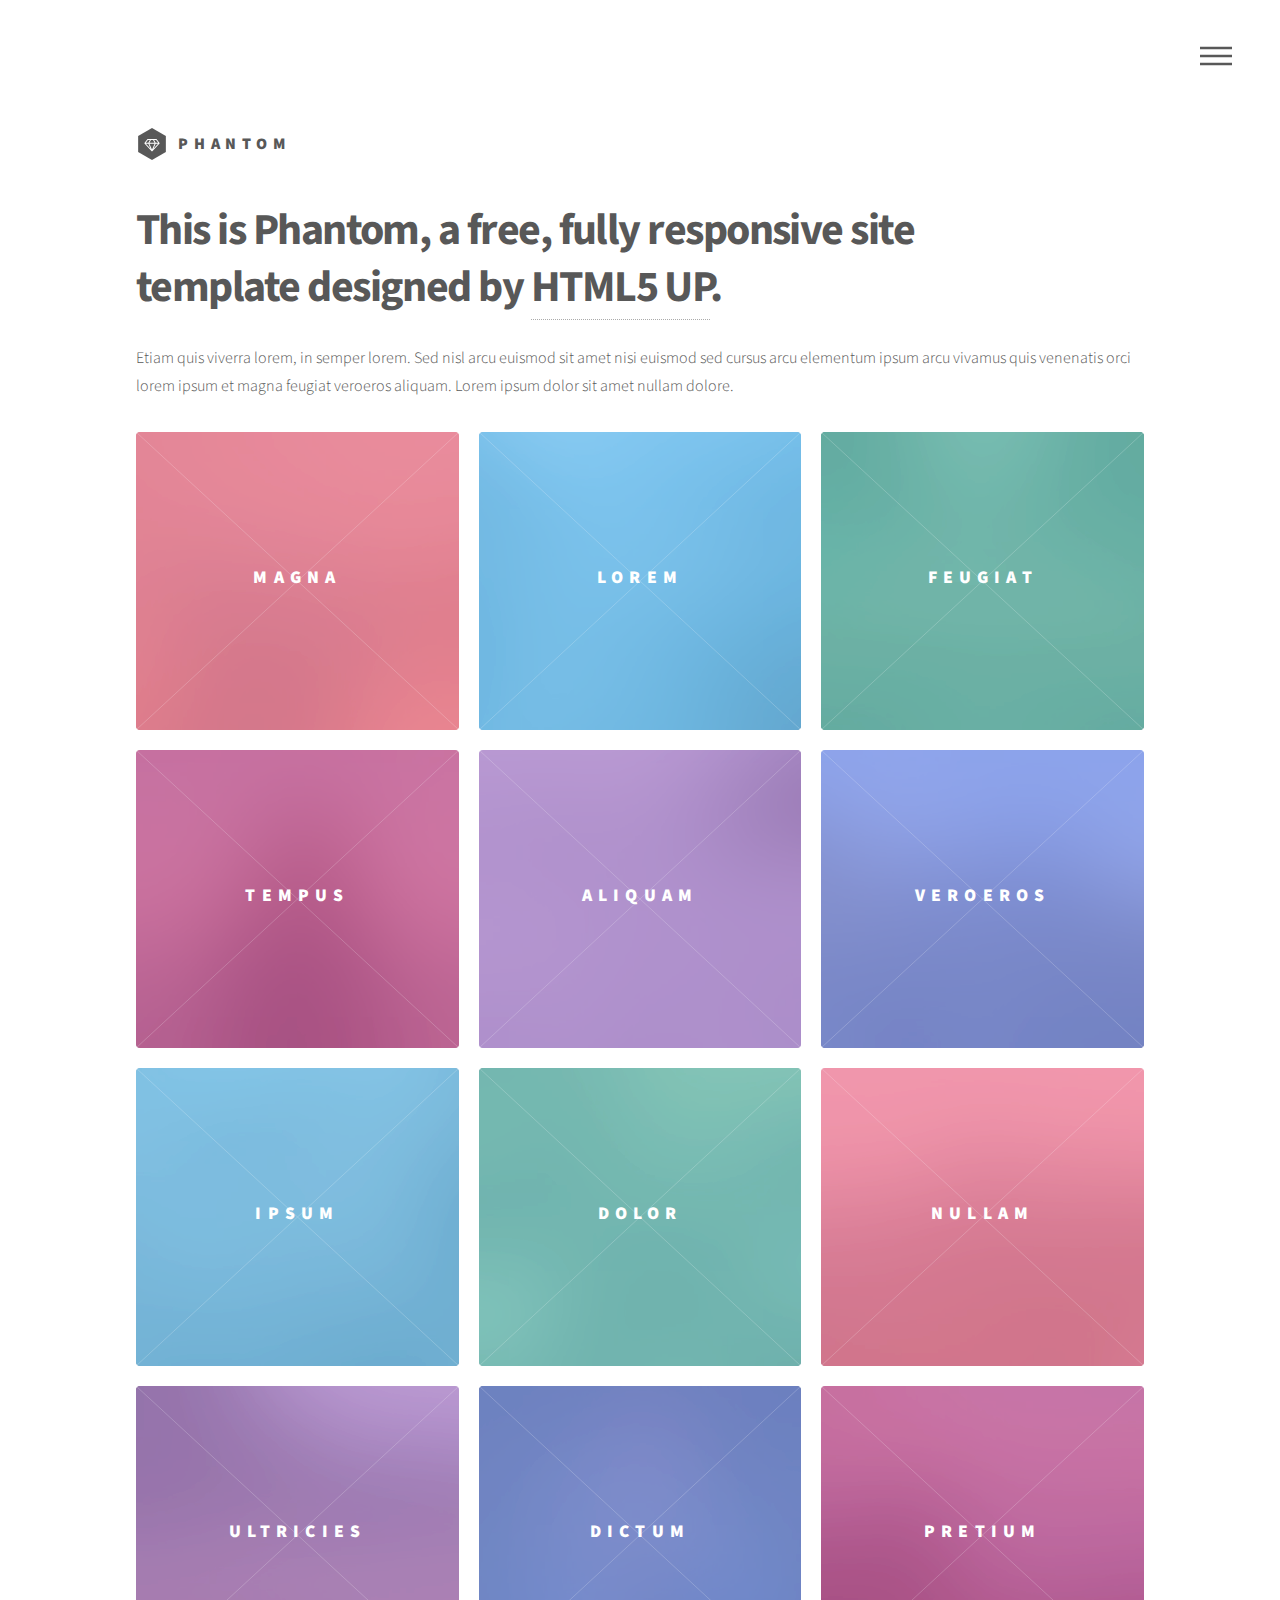
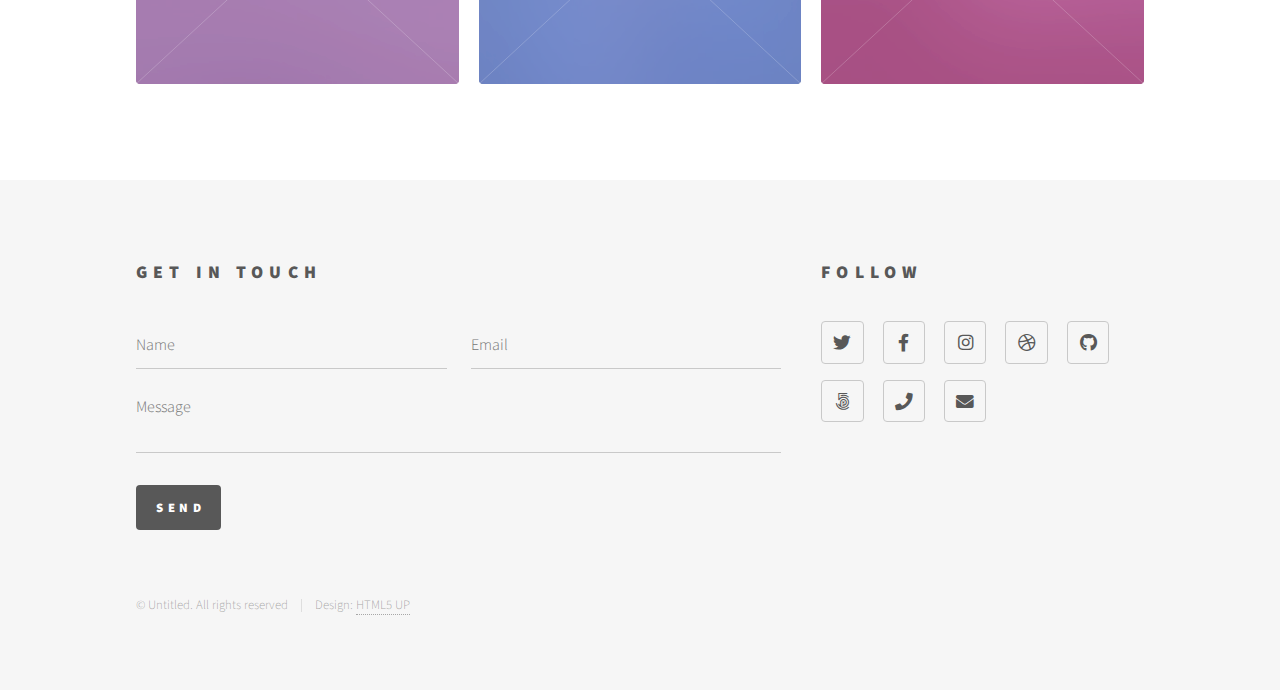
==== commit 58b879c4: "Change template" ====
--- a/index.html
+++ b/index.html
@@ -1,225 +1,242 @@
 <!DOCTYPE HTML>
 <!--
-	Massively by HTML5 UP
+	Phantom by HTML5 UP
 	html5up.net | @ajlkn
 	Free for personal and commercial use under the CCA 3.0 license (html5up.net/license)
 -->
 <html>
 	<head>
-		<title>Massively by HTML5 UP</title>
+		<title>Phantom by HTML5 UP</title>
 		<meta charset="utf-8" />
 		<meta name="viewport" content="width=device-width, initial-scale=1, user-scalable=no" />
 		<link rel="stylesheet" href="assets/css/main.css" />
 		<noscript><link rel="stylesheet" href="assets/css/noscript.css" /></noscript>
 	</head>
 	<body class="is-preload">
-
 		<!-- Wrapper -->
-			<div id="wrapper" class="fade-in">
-
-				<!-- Intro -->
-					<div id="intro">
-						<h1>This is<br />
-						Massively</h1>
-						<p>A free, fully responsive HTML5 + CSS3 site template designed by <a href="https://twitter.com/ajlkn">@ajlkn</a> for <a href="https://html5up.net">HTML5 UP</a><br />
-						and released for free under the <a href="https://html5up.net/license">Creative Commons license</a>.</p>
-						<ul class="actions">
-							<li><a href="#header" class="button icon solid solo fa-arrow-down scrolly">Continue</a></li>
-						</ul>
-					</div>
+			<div id="wrapper">
 
 				<!-- Header -->
 					<header id="header">
-						<a href="index.html" class="logo">Massively</a>
+						<div class="inner">
+
+							<!-- Logo -->
+								<a href="index.html" class="logo">
+									<span class="symbol"><img src="images/logo.svg" alt="" /></span><span class="title">Phantom</span>
+								</a>
+
+							<!-- Nav -->
+								<nav>
+									<ul>
+										<li><a href="#menu">Menu</a></li>
+									</ul>
+								</nav>
+
+						</div>
 					</header>
 
-				<!-- Nav -->
-					<nav id="nav">
-						<ul class="links">
-							<li class="active"><a href="index.html">This is Massively</a></li>
-							<li><a href="generic.html">Generic Page</a></li>
-							<li><a href="elements.html">Elements Reference</a></li>
-						</ul>
-						<ul class="icons">
-							<li><a href="#" class="icon brands fa-twitter"><span class="label">Twitter</span></a></li>
-							<li><a href="#" class="icon brands fa-facebook-f"><span class="label">Facebook</span></a></li>
-							<li><a href="#" class="icon brands fa-instagram"><span class="label">Instagram</span></a></li>
-							<li><a href="#" class="icon brands fa-github"><span class="label">GitHub</span></a></li>
+				<!-- Menu -->
+					<nav id="menu">
+						<h2>Menu</h2>
+						<ul>
+							<li><a href="index.html">Home</a></li>
+							<li><a href="generic.html">Ipsum veroeros</a></li>
+							<li><a href="generic.html">Tempus etiam</a></li>
+							<li><a href="generic.html">Consequat dolor</a></li>
+							<li><a href="elements.html">Elements</a></li>
 						</ul>
 					</nav>
 
 				<!-- Main -->
 					<div id="main">
-
-						<!-- Featured Post -->
-							<article class="post featured">
-								<header class="major">
-									<span class="date">April 25, 2017</span>
-									<h2><a href="#">And this is a<br />
-									massive headline</a></h2>
-									<p>Aenean ornare velit lacus varius enim ullamcorper proin aliquam<br />
-									facilisis ante sed etiam magna interdum congue. Lorem ipsum dolor<br />
-									amet nullam sed etiam veroeros.</p>
-								</header>
-								<a href="#" class="image main"><img src="images/pic01.jpg" alt="" /></a>
-								<ul class="actions special">
-									<li><a href="#" class="button large">Full Story</a></li>
-								</ul>
-							</article>
-
-						<!-- Posts -->
-							<section class="posts">
-								<article>
-									<header>
-										<span class="date">April 24, 2017</span>
-										<h2><a href="#">Sed magna<br />
-										ipsum faucibus</a></h2>
-									</header>
-									<a href="#" class="image fit"><img src="images/pic02.jpg" alt="" /></a>
-									<p>Donec eget ex magna. Interdum et malesuada fames ac ante ipsum primis in faucibus. Pellentesque venenatis dolor imperdiet dolor mattis sagittis magna etiam.</p>
-									<ul class="actions special">
-										<li><a href="#" class="button">Full Story</a></li>
-									</ul>
-								</article>
-								<article>
-									<header>
-										<span class="date">April 22, 2017</span>
-										<h2><a href="#">Primis eget<br />
-										imperdiet lorem</a></h2>
-									</header>
-									<a href="#" class="image fit"><img src="images/pic03.jpg" alt="" /></a>
-									<p>Donec eget ex magna. Interdum et malesuada fames ac ante ipsum primis in faucibus. Pellentesque venenatis dolor imperdiet dolor mattis sagittis magna etiam.</p>
-									<ul class="actions special">
-										<li><a href="#" class="button">Full Story</a></li>
-									</ul>
-								</article>
-								<article>
-									<header>
-										<span class="date">April 18, 2017</span>
-										<h2><a href="#">Ante mattis<br />
-										interdum dolor</a></h2>
-									</header>
-									<a href="#" class="image fit"><img src="images/pic04.jpg" alt="" /></a>
-									<p>Donec eget ex magna. Interdum et malesuada fames ac ante ipsum primis in faucibus. Pellentesque venenatis dolor imperdiet dolor mattis sagittis magna etiam.</p>
-									<ul class="actions special">
-										<li><a href="#" class="button">Full Story</a></li>
-									</ul>
-								</article>
-								<article>
-									<header>
-										<span class="date">April 14, 2017</span>
-										<h2><a href="#">Tempus sed<br />
-										nulla imperdiet</a></h2>
-									</header>
-									<a href="#" class="image fit"><img src="images/pic05.jpg" alt="" /></a>
-									<p>Donec eget ex magna. Interdum et malesuada fames ac ante ipsum primis in faucibus. Pellentesque venenatis dolor imperdiet dolor mattis sagittis magna etiam.</p>
-									<ul class="actions special">
-										<li><a href="#" class="button">Full Story</a></li>
-									</ul>
-								</article>
-								<article>
-									<header>
-										<span class="date">April 11, 2017</span>
-										<h2><a href="#">Odio magna<br />
-										sed consectetur</a></h2>
-									</header>
-									<a href="#" class="image fit"><img src="images/pic06.jpg" alt="" /></a>
-									<p>Donec eget ex magna. Interdum et malesuada fames ac ante ipsum primis in faucibus. Pellentesque venenatis dolor imperdiet dolor mattis sagittis magna etiam.</p>
-									<ul class="actions special">
-										<li><a href="#" class="button">Full Story</a></li>
-									</ul>
-								</article>
-								<article>
-									<header>
-										<span class="date">April 7, 2017</span>
-										<h2><a href="#">Augue lorem<br />
-										primis vestibulum</a></h2>
-									</header>
-									<a href="#" class="image fit"><img src="images/pic07.jpg" alt="" /></a>
-									<p>Donec eget ex magna. Interdum et malesuada fames ac ante ipsum primis in faucibus. Pellentesque venenatis dolor imperdiet dolor mattis sagittis magna etiam.</p>
-									<ul class="actions special">
-										<li><a href="#" class="button">Full Story</a></li>
-									</ul>
+						<div class="inner">
+							<header>
+								<h1>This is Phantom, a free, fully responsive site<br />
+								template designed by <a href="http://html5up.net">HTML5 UP</a>.</h1>
+								<p>Etiam quis viverra lorem, in semper lorem. Sed nisl arcu euismod sit amet nisi euismod sed cursus arcu elementum ipsum arcu vivamus quis venenatis orci lorem ipsum et magna feugiat veroeros aliquam. Lorem ipsum dolor sit amet nullam dolore.</p>
+							</header>
+							<section class="tiles">
+								<article class="style1">
+									<span class="image">
+										<img src="images/pic01.jpg" alt="" />
+									</span>
+									<a href="generic.html">
+										<h2>Magna</h2>
+										<div class="content">
+											<p>Sed nisl arcu euismod sit amet nisi lorem etiam dolor veroeros et feugiat.</p>
+										</div>
+									</a>
+								</article>
+								<article class="style2">
+									<span class="image">
+										<img src="images/pic02.jpg" alt="" />
+									</span>
+									<a href="generic.html">
+										<h2>Lorem</h2>
+										<div class="content">
+											<p>Sed nisl arcu euismod sit amet nisi lorem etiam dolor veroeros et feugiat.</p>
+										</div>
+									</a>
+								</article>
+								<article class="style3">
+									<span class="image">
+										<img src="images/pic03.jpg" alt="" />
+									</span>
+									<a href="generic.html">
+										<h2>Feugiat</h2>
+										<div class="content">
+											<p>Sed nisl arcu euismod sit amet nisi lorem etiam dolor veroeros et feugiat.</p>
+										</div>
+									</a>
+								</article>
+								<article class="style4">
+									<span class="image">
+										<img src="images/pic04.jpg" alt="" />
+									</span>
+									<a href="generic.html">
+										<h2>Tempus</h2>
+										<div class="content">
+											<p>Sed nisl arcu euismod sit amet nisi lorem etiam dolor veroeros et feugiat.</p>
+										</div>
+									</a>
+								</article>
+								<article class="style5">
+									<span class="image">
+										<img src="images/pic05.jpg" alt="" />
+									</span>
+									<a href="generic.html">
+										<h2>Aliquam</h2>
+										<div class="content">
+											<p>Sed nisl arcu euismod sit amet nisi lorem etiam dolor veroeros et feugiat.</p>
+										</div>
+									</a>
+								</article>
+								<article class="style6">
+									<span class="image">
+										<img src="images/pic06.jpg" alt="" />
+									</span>
+									<a href="generic.html">
+										<h2>Veroeros</h2>
+										<div class="content">
+											<p>Sed nisl arcu euismod sit amet nisi lorem etiam dolor veroeros et feugiat.</p>
+										</div>
+									</a>
+								</article>
+								<article class="style2">
+									<span class="image">
+										<img src="images/pic07.jpg" alt="" />
+									</span>
+									<a href="generic.html">
+										<h2>Ipsum</h2>
+										<div class="content">
+											<p>Sed nisl arcu euismod sit amet nisi lorem etiam dolor veroeros et feugiat.</p>
+										</div>
+									</a>
+								</article>
+								<article class="style3">
+									<span class="image">
+										<img src="images/pic08.jpg" alt="" />
+									</span>
+									<a href="generic.html">
+										<h2>Dolor</h2>
+										<div class="content">
+											<p>Sed nisl arcu euismod sit amet nisi lorem etiam dolor veroeros et feugiat.</p>
+										</div>
+									</a>
+								</article>
+								<article class="style1">
+									<span class="image">
+										<img src="images/pic09.jpg" alt="" />
+									</span>
+									<a href="generic.html">
+										<h2>Nullam</h2>
+										<div class="content">
+											<p>Sed nisl arcu euismod sit amet nisi lorem etiam dolor veroeros et feugiat.</p>
+										</div>
+									</a>
+								</article>
+								<article class="style5">
+									<span class="image">
+										<img src="images/pic10.jpg" alt="" />
+									</span>
+									<a href="generic.html">
+										<h2>Ultricies</h2>
+										<div class="content">
+											<p>Sed nisl arcu euismod sit amet nisi lorem etiam dolor veroeros et feugiat.</p>
+										</div>
+									</a>
+								</article>
+								<article class="style6">
+									<span class="image">
+										<img src="images/pic11.jpg" alt="" />
+									</span>
+									<a href="generic.html">
+										<h2>Dictum</h2>
+										<div class="content">
+											<p>Sed nisl arcu euismod sit amet nisi lorem etiam dolor veroeros et feugiat.</p>
+										</div>
+									</a>
+								</article>
+								<article class="style4">
+									<span class="image">
+										<img src="images/pic12.jpg" alt="" />
+									</span>
+									<a href="generic.html">
+										<h2>Pretium</h2>
+										<div class="content">
+											<p>Sed nisl arcu euismod sit amet nisi lorem etiam dolor veroeros et feugiat.</p>
+										</div>
+									</a>
 								</article>
 							</section>
-
-						<!-- Footer -->
-							<footer>
-								<div class="pagination">
-									<!--<a href="#" class="previous">Prev</a>-->
-									<a href="#" class="page active">1</a>
-									<a href="#" class="page">2</a>
-									<a href="#" class="page">3</a>
-									<span class="extra">&hellip;</span>
-									<a href="#" class="page">8</a>
-									<a href="#" class="page">9</a>
-									<a href="#" class="page">10</a>
-									<a href="#" class="next">Next</a>
-								</div>
-							</footer>
-
+						</div>
 					</div>
 
 				<!-- Footer -->
 					<footer id="footer">
-						<section>
-							<form method="post" action="#">
-								<div class="fields">
-									<div class="field">
-										<label for="name">Name</label>
-										<input type="text" name="name" id="name" />
+						<div class="inner">
+							<section>
+								<h2>Get in touch</h2>
+								<form method="post" action="#">
+									<div class="fields">
+										<div class="field half">
+											<input type="text" name="name" id="name" placeholder="Name" />
+										</div>
+										<div class="field half">
+											<input type="email" name="email" id="email" placeholder="Email" />
+										</div>
+										<div class="field">
+											<textarea name="message" id="message" placeholder="Message"></textarea>
+										</div>
 									</div>
-									<div class="field">
-										<label for="email">Email</label>
-										<input type="text" name="email" id="email" />
-									</div>
-									<div class="field">
-										<label for="message">Message</label>
-										<textarea name="message" id="message" rows="3"></textarea>
-									</div>
-								</div>
-								<ul class="actions">
-									<li><input type="submit" value="Send Message" /></li>
-								</ul>
-							</form>
-						</section>
-						<section class="split contact">
-							<section class="alt">
-								<h3>Address</h3>
-								<p>1234 Somewhere Road #87257<br />
-								Nashville, TN 00000-0000</p>
+									<ul class="actions">
+										<li><input type="submit" value="Send" class="primary" /></li>
+									</ul>
+								</form>
 							</section>
 							<section>
-								<h3>Phone</h3>
-								<p><a href="#">(000) 000-0000</a></p>
-							</section>
-							<section>
-								<h3>Email</h3>
-								<p><a href="#">info@untitled.tld</a></p>
-							</section>
-							<section>
-								<h3>Social</h3>
-								<ul class="icons alt">
-									<li><a href="#" class="icon brands alt fa-twitter"><span class="label">Twitter</span></a></li>
-									<li><a href="#" class="icon brands alt fa-facebook-f"><span class="label">Facebook</span></a></li>
-									<li><a href="#" class="icon brands alt fa-instagram"><span class="label">Instagram</span></a></li>
-									<li><a href="#" class="icon brands alt fa-github"><span class="label">GitHub</span></a></li>
+								<h2>Follow</h2>
+								<ul class="icons">
+									<li><a href="#" class="icon brands style2 fa-twitter"><span class="label">Twitter</span></a></li>
+									<li><a href="#" class="icon brands style2 fa-facebook-f"><span class="label">Facebook</span></a></li>
+									<li><a href="#" class="icon brands style2 fa-instagram"><span class="label">Instagram</span></a></li>
+									<li><a href="#" class="icon brands style2 fa-dribbble"><span class="label">Dribbble</span></a></li>
+									<li><a href="#" class="icon brands style2 fa-github"><span class="label">GitHub</span></a></li>
+									<li><a href="#" class="icon brands style2 fa-500px"><span class="label">500px</span></a></li>
+									<li><a href="#" class="icon solid style2 fa-phone"><span class="label">Phone</span></a></li>
+									<li><a href="#" class="icon solid style2 fa-envelope"><span class="label">Email</span></a></li>
 								</ul>
 							</section>
-						</section>
+							<ul class="copyright">
+								<li>&copy; Untitled. All rights reserved</li><li>Design: <a href="http://html5up.net">HTML5 UP</a></li>
+							</ul>
+						</div>
 					</footer>
-
-				<!-- Copyright -->
-					<div id="copyright">
-						<ul><li>&copy; Untitled</li><li>Design: <a href="https://html5up.net">HTML5 UP</a></li></ul>
-					</div>
 
 			</div>
 
 		<!-- Scripts -->
 			<script src="assets/js/jquery.min.js"></script>
-			<script src="assets/js/jquery.scrollex.min.js"></script>
-			<script src="assets/js/jquery.scrolly.min.js"></script>
 			<script src="assets/js/browser.min.js"></script>
 			<script src="assets/js/breakpoints.min.js"></script>
 			<script src="assets/js/util.js"></script>
--- a/assets/css/main.css
+++ b/assets/css/main.css
@@ -1,8 +1,8 @@
 @import url(fontawesome-all.min.css);
-@import url("https://fonts.googleapis.com/css?family=Merriweather:300,700,300italic,700italic|Source+Sans+Pro:900");
+@import url("https://fonts.googleapis.com/css?family=Source+Sans+Pro:300,700,900");
 
 /*
-	Massively by HTML5 UP
+	Phantom by HTML5 UP
 	html5up.net | @ajlkn
 	Free for personal and commercial use under the CCA 3.0 license (html5up.net/license)
 */
@@ -99,7 +99,7 @@
 	}
 
 	body {
-		background-color: #1e252d;
+		background: #ffffff;
 	}
 
 		body.is-preload *, body.is-preload *:before, body.is-preload *:after {
@@ -115,60 +115,47 @@
 
 /* Type */
 
-	html {
+	body, input, select, textarea {
+		color: #585858;
+		font-family: "Source Sans Pro", Helvetica, sans-serif;
 		font-size: 16pt;
+		font-weight: 300;
+		line-height: 1.75;
 	}
 
 		@media screen and (max-width: 1680px) {
 
-			html {
+			body, input, select, textarea {
+				font-size: 14pt;
+			}
+
+		}
+
+		@media screen and (max-width: 1280px) {
+
+			body, input, select, textarea {
 				font-size: 12pt;
 			}
 
 		}
 
-		@media screen and (max-width: 1280px) {
-
-			html {
-				font-size: 11pt;
-			}
-
-		}
-
-		@media screen and (max-width: 360px) {
-
-			html {
-				font-size: 10pt;
-			}
-
-		}
-
-	body {
-		color: #212931;
-	}
-
-	body, input, select, textarea {
-		font-family: "Merriweather", Georgia, serif;
-		font-weight: 300;
-		font-size: 1rem;
-		line-height: 2.375;
-	}
-
 	a {
-		-moz-transition: color 0.2s ease-in-out, background-color 0.2s ease-in-out, border-color 0.2s ease-in-out, box-shadow 0.2s ease-in-out;
-		-webkit-transition: color 0.2s ease-in-out, background-color 0.2s ease-in-out, border-color 0.2s ease-in-out, box-shadow 0.2s ease-in-out;
-		-ms-transition: color 0.2s ease-in-out, background-color 0.2s ease-in-out, border-color 0.2s ease-in-out, box-shadow 0.2s ease-in-out;
-		transition: color 0.2s ease-in-out, background-color 0.2s ease-in-out, border-color 0.2s ease-in-out, box-shadow 0.2s ease-in-out;
-		border-bottom: dotted 1px;
+		-moz-transition: border-bottom-color 0.2s ease, color 0.2s ease;
+		-webkit-transition: border-bottom-color 0.2s ease, color 0.2s ease;
+		-ms-transition: border-bottom-color 0.2s ease, color 0.2s ease;
+		transition: border-bottom-color 0.2s ease, color 0.2s ease;
 		text-decoration: none;
+		color: #585858;
+		border-bottom: dotted 1px rgba(88, 88, 88, 0.5);
 	}
 
 		a:hover {
 			border-bottom-color: transparent;
+			color: #f2849e !important;
 		}
 
 	strong, b {
-		font-weight: 600;
+		font-weight: 900;
 	}
 
 	em, i {
@@ -176,103 +163,141 @@
 	}
 
 	p {
-		text-align: justify;
-		margin: 0 0 2rem 0;
-	}
-
-	h1, h2, h3, h4, h5, h6 {
-		font-family: "Source Sans Pro", Helvetica, sans-serif;
+		margin: 0 0 2em 0;
+	}
+
+	h1 {
+		font-size: 2.75em;
+		font-weight: 700;
+		line-height: 1.3;
+		margin: 0 0 1em 0;
+		letter-spacing: -0.035em;
+	}
+
+		h1 a {
+			color: inherit;
+		}
+
+		@media screen and (max-width: 736px) {
+
+			h1 {
+				font-size: 2em;
+				margin: 0 0 1em 0;
+			}
+
+		}
+
+		@media screen and (max-width: 360px) {
+
+			h1 {
+				font-size: 1.75em;
+			}
+
+		}
+
+	h2, h3, h4, h5, h6 {
 		font-weight: 900;
 		line-height: 1.5;
-		letter-spacing: 0.075em;
+		margin: 0 0 2em 0;
 		text-transform: uppercase;
-		margin: 0 0 1rem 0;
-	}
-
-		h1 a, h2 a, h3 a, h4 a, h5 a, h6 a {
-			border-bottom: 0;
+		letter-spacing: 0.35em;
+	}
+
+		h2 a, h3 a, h4 a, h5 a, h6 a {
 			color: inherit;
-			text-decoration: none;
-		}
-
-	h1 {
-		font-size: 4rem;
-		line-height: 1.1;
-		margin: 0 0 2rem 0;
-	}
+		}
 
 	h2 {
-		font-size: 1.75rem;
-		line-height: 1.3;
-		margin: 0 0 1.5rem 0;
+		font-size: 1.1em;
 	}
 
 	h3 {
-		font-size: 1.25rem;
-		margin: 0 0 1.5rem 0;
+		font-size: 1em;
 	}
 
 	h4 {
-		font-size: 1rem;
+		font-size: 0.8em;
 	}
 
 	h5 {
-		font-size: 0.9rem;
+		font-size: 0.8em;
 	}
 
 	h6 {
-		font-size: 0.8rem;
+		font-size: 0.8em;
+	}
+
+	@media screen and (max-width: 980px) {
+
+		h1 br, h2 br, h3 br, h4 br, h5 br, h6 br {
+			display: none;
+		}
+
+	}
+
+	@media screen and (max-width: 736px) {
+
+		h2 {
+			font-size: 1em;
+		}
+
+		h3 {
+			font-size: 0.8em;
+		}
+
 	}
 
 	sub {
-		font-size: 0.8rem;
+		font-size: 0.8em;
 		position: relative;
-		top: 0.5rem;
+		top: 0.5em;
 	}
 
 	sup {
-		font-size: 0.8rem;
+		font-size: 0.8em;
 		position: relative;
-		top: -0.5rem;
+		top: -0.5em;
 	}
 
 	blockquote {
-		border-left: solid 4px;
+		border-left: solid 4px #c9c9c9;
 		font-style: italic;
-		margin: 0 0 2rem 0;
-		padding: 0.5rem 0 0.5rem 2rem;
+		margin: 0 0 2em 0;
+		padding: 0.5em 0 0.5em 2em;
 	}
 
 	code {
-		border: solid 2px;
+		background: rgba(144, 144, 144, 0.075);
+		border-radius: 4px;
+		border: solid 1px #c9c9c9;
 		font-family: "Courier New", monospace;
-		font-size: 0.9rem;
-		margin: 0 0.25rem;
-		padding: 0.25rem 0.65rem;
+		font-size: 0.9em;
+		margin: 0 0.25em;
+		padding: 0.25em 0.65em;
 	}
 
 	pre {
 		-webkit-overflow-scrolling: touch;
 		font-family: "Courier New", monospace;
-		font-size: 0.9rem;
-		margin: 0 0 2rem 0;
+		font-size: 0.9em;
+		margin: 0 0 2em 0;
 	}
 
 		pre code {
 			display: block;
 			line-height: 1.75;
-			padding: 1rem 1.5rem;
+			padding: 1em 1.5em;
 			overflow-x: auto;
 		}
 
 	hr {
 		border: 0;
-		border-bottom: solid 2px;
-		margin: 3rem 0;
+		border-bottom: solid 1px #c9c9c9;
+		margin: 2em 0;
 	}
 
 		hr.major {
-			margin: 5rem 0;
+			margin: 3em 0;
 		}
 
 	.align-left {
@@ -285,41 +310,6 @@
 
 	.align-right {
 		text-align: right;
-	}
-
-	input, select, textarea {
-		color: #212931;
-	}
-
-	a {
-		color: #212931;
-		border-bottom-color: rgba(33, 41, 49, 0.5);
-	}
-
-		a:hover {
-			border-bottom-color: transparent;
-			color: #18bfef !important;
-		}
-
-	strong, b {
-		color: #212931;
-	}
-
-	h1, h2, h3, h4, h5, h6 {
-		color: #212931;
-	}
-
-	blockquote {
-		border-left-color: #eeeeee;
-	}
-
-	code {
-		background: rgba(220, 220, 220, 0.25);
-		border-color: #eeeeee;
-	}
-
-	hr {
-		border-bottom-color: #eeeeee;
 	}
 
 /* Row */
@@ -465,104 +455,104 @@
 
 		.row.gtr-0 {
 			margin-top: 0;
-			margin-left: 0rem;
+			margin-left: 0em;
 		}
 
 			.row.gtr-0 > * {
-				padding: 0 0 0 0rem;
+				padding: 0 0 0 0em;
 			}
 
 			.row.gtr-0.gtr-uniform {
-				margin-top: 0rem;
+				margin-top: 0em;
 			}
 
 				.row.gtr-0.gtr-uniform > * {
-					padding-top: 0rem;
+					padding-top: 0em;
 				}
 
 		.row.gtr-25 {
 			margin-top: 0;
-			margin-left: -0.375rem;
+			margin-left: -0.5em;
 		}
 
 			.row.gtr-25 > * {
-				padding: 0 0 0 0.375rem;
+				padding: 0 0 0 0.5em;
 			}
 
 			.row.gtr-25.gtr-uniform {
-				margin-top: -0.375rem;
+				margin-top: -0.5em;
 			}
 
 				.row.gtr-25.gtr-uniform > * {
-					padding-top: 0.375rem;
+					padding-top: 0.5em;
 				}
 
 		.row.gtr-50 {
 			margin-top: 0;
-			margin-left: -0.75rem;
+			margin-left: -1em;
 		}
 
 			.row.gtr-50 > * {
-				padding: 0 0 0 0.75rem;
+				padding: 0 0 0 1em;
 			}
 
 			.row.gtr-50.gtr-uniform {
-				margin-top: -0.75rem;
+				margin-top: -1em;
 			}
 
 				.row.gtr-50.gtr-uniform > * {
-					padding-top: 0.75rem;
+					padding-top: 1em;
 				}
 
 		.row {
 			margin-top: 0;
-			margin-left: -1.5rem;
+			margin-left: -2em;
 		}
 
 			.row > * {
-				padding: 0 0 0 1.5rem;
+				padding: 0 0 0 2em;
 			}
 
 			.row.gtr-uniform {
-				margin-top: -1.5rem;
+				margin-top: -2em;
 			}
 
 				.row.gtr-uniform > * {
-					padding-top: 1.5rem;
+					padding-top: 2em;
 				}
 
 		.row.gtr-150 {
 			margin-top: 0;
-			margin-left: -2.25rem;
+			margin-left: -3em;
 		}
 
 			.row.gtr-150 > * {
-				padding: 0 0 0 2.25rem;
+				padding: 0 0 0 3em;
 			}
 
 			.row.gtr-150.gtr-uniform {
-				margin-top: -2.25rem;
+				margin-top: -3em;
 			}
 
 				.row.gtr-150.gtr-uniform > * {
-					padding-top: 2.25rem;
+					padding-top: 3em;
 				}
 
 		.row.gtr-200 {
 			margin-top: 0;
-			margin-left: -3rem;
+			margin-left: -4em;
 		}
 
 			.row.gtr-200 > * {
-				padding: 0 0 0 3rem;
+				padding: 0 0 0 4em;
 			}
 
 			.row.gtr-200.gtr-uniform {
-				margin-top: -3rem;
+				margin-top: -4em;
 			}
 
 				.row.gtr-200.gtr-uniform > * {
-					padding-top: 3rem;
+					padding-top: 4em;
 				}
 
 		@media screen and (max-width: 1680px) {
@@ -708,104 +698,104 @@
 
 				.row.gtr-0 {
 					margin-top: 0;
-					margin-left: 0rem;
+					margin-left: 0em;
 				}
 
 					.row.gtr-0 > * {
-						padding: 0 0 0 0rem;
+						padding: 0 0 0 0em;
 					}
 
 					.row.gtr-0.gtr-uniform {
-						margin-top: 0rem;
+						margin-top: 0em;
 					}
 
 						.row.gtr-0.gtr-uniform > * {
-							padding-top: 0rem;
+							padding-top: 0em;
 						}
 
 				.row.gtr-25 {
 					margin-top: 0;
-					margin-left: -0.375rem;
+					margin-left: -0.5em;
 				}
 
 					.row.gtr-25 > * {
-						padding: 0 0 0 0.375rem;
+						padding: 0 0 0 0.5em;
 					}
 
 					.row.gtr-25.gtr-uniform {
-						margin-top: -0.375rem;
+						margin-top: -0.5em;
 					}
 
 						.row.gtr-25.gtr-uniform > * {
-							padding-top: 0.375rem;
+							padding-top: 0.5em;
 						}
 
 				.row.gtr-50 {
 					margin-top: 0;
-					margin-left: -0.75rem;
+					margin-left: -1em;
 				}
 
 					.row.gtr-50 > * {
-						padding: 0 0 0 0.75rem;
+						padding: 0 0 0 1em;
 					}
 
 					.row.gtr-50.gtr-uniform {
-						margin-top: -0.75rem;
+						margin-top: -1em;
 					}
 
 						.row.gtr-50.gtr-uniform > * {
-							padding-top: 0.75rem;
+							padding-top: 1em;
 						}
 
 				.row {
 					margin-top: 0;
-					margin-left: -1.5rem;
+					margin-left: -2em;
 				}
 
 					.row > * {
-						padding: 0 0 0 1.5rem;
+						padding: 0 0 0 2em;
 					}
 
 					.row.gtr-uniform {
-						margin-top: -1.5rem;
+						margin-top: -2em;
 					}
 
 						.row.gtr-uniform > * {
-							padding-top: 1.5rem;
+							padding-top: 2em;
 						}
 
 				.row.gtr-150 {
 					margin-top: 0;
-					margin-left: -2.25rem;
+					margin-left: -3em;
 				}
 
 					.row.gtr-150 > * {
-						padding: 0 0 0 2.25rem;
+						padding: 0 0 0 3em;
 					}
 
 					.row.gtr-150.gtr-uniform {
-						margin-top: -2.25rem;
+						margin-top: -3em;
 					}
 
 						.row.gtr-150.gtr-uniform > * {
-							padding-top: 2.25rem;
+							padding-top: 3em;
 						}
 
 				.row.gtr-200 {
 					margin-top: 0;
-					margin-left: -3rem;
+					margin-left: -4em;
 				}
 
 					.row.gtr-200 > * {
-						padding: 0 0 0 3rem;
+						padding: 0 0 0 4em;
 					}
 
 					.row.gtr-200.gtr-uniform {
-						margin-top: -3rem;
+						margin-top: -4em;
 					}
 
 						.row.gtr-200.gtr-uniform > * {
-							padding-top: 3rem;
+							padding-top: 4em;
 						}
 
 		}
@@ -953,104 +943,104 @@
 
 				.row.gtr-0 {
 					margin-top: 0;
-					margin-left: 0rem;
+					margin-left: 0em;
 				}
 
 					.row.gtr-0 > * {
-						padding: 0 0 0 0rem;
+						padding: 0 0 0 0em;
 					}
 
 					.row.gtr-0.gtr-uniform {
-						margin-top: 0rem;
+						margin-top: 0em;
 					}
 
 						.row.gtr-0.gtr-uniform > * {
-							padding-top: 0rem;
+							padding-top: 0em;
 						}
 
 				.row.gtr-25 {
 					margin-top: 0;
-					margin-left: -0.375rem;
+					margin-left: -0.5em;
 				}
 
 					.row.gtr-25 > * {
-						padding: 0 0 0 0.375rem;
+						padding: 0 0 0 0.5em;
 					}
 
 					.row.gtr-25.gtr-uniform {
-						margin-top: -0.375rem;
+						margin-top: -0.5em;
 					}
 
 						.row.gtr-25.gtr-uniform > * {
-							padding-top: 0.375rem;
+							padding-top: 0.5em;
 						}
 
 				.row.gtr-50 {
 					margin-top: 0;
-					margin-left: -0.75rem;
+					margin-left: -1em;
 				}
 
 					.row.gtr-50 > * {
-						padding: 0 0 0 0.75rem;
+						padding: 0 0 0 1em;
 					}
 
 					.row.gtr-50.gtr-uniform {
-						margin-top: -0.75rem;
+						margin-top: -1em;
 					}
 
 						.row.gtr-50.gtr-uniform > * {
-							padding-top: 0.75rem;
+							padding-top: 1em;
 						}
 
 				.row {
 					margin-top: 0;
-					margin-left: -1.5rem;
+					margin-left: -2em;
 				}
 
 					.row > * {
-						padding: 0 0 0 1.5rem;
+						padding: 0 0 0 2em;
 					}
 
 					.row.gtr-uniform {
-						margin-top: -1.5rem;
+						margin-top: -2em;
 					}
 
 						.row.gtr-uniform > * {
-							padding-top: 1.5rem;
+							padding-top: 2em;
 						}
 
 				.row.gtr-150 {
 					margin-top: 0;
-					margin-left: -2.25rem;
+					margin-left: -3em;
 				}
 
 					.row.gtr-150 > * {
-						padding: 0 0 0 2.25rem;
+						padding: 0 0 0 3em;
 					}
 
 					.row.gtr-150.gtr-uniform {
-						margin-top: -2.25rem;
+						margin-top: -3em;
 					}
 
 						.row.gtr-150.gtr-uniform > * {
-							padding-top: 2.25rem;
+							padding-top: 3em;
 						}
 
 				.row.gtr-200 {
 					margin-top: 0;
-					margin-left: -3rem;
+					margin-left: -4em;
 				}
 
 					.row.gtr-200 > * {
-						padding: 0 0 0 3rem;
+						padding: 0 0 0 4em;
 					}
 
 					.row.gtr-200.gtr-uniform {
-						margin-top: -3rem;
+						margin-top: -4em;
 					}
 
 						.row.gtr-200.gtr-uniform > * {
-							padding-top: 3rem;
+							padding-top: 4em;
 						}
 
 		}
@@ -1198,104 +1188,104 @@
 
 				.row.gtr-0 {
 					margin-top: 0;
-					margin-left: 0rem;
+					margin-left: 0em;
 				}
 
 					.row.gtr-0 > * {
-						padding: 0 0 0 0rem;
+						padding: 0 0 0 0em;
 					}
 
 					.row.gtr-0.gtr-uniform {
-						margin-top: 0rem;
+						margin-top: 0em;
 					}
 
 						.row.gtr-0.gtr-uniform > * {
-							padding-top: 0rem;
+							padding-top: 0em;
 						}
 
 				.row.gtr-25 {
 					margin-top: 0;
-					margin-left: -0.375rem;
+					margin-left: -0.375em;
 				}
 
 					.row.gtr-25 > * {
-						padding: 0 0 0 0.375rem;
+						padding: 0 0 0 0.375em;
 					}
 
 					.row.gtr-25.gtr-uniform {
-						margin-top: -0.375rem;
+						margin-top: -0.375em;
 					}
 
 						.row.gtr-25.gtr-uniform > * {
-							padding-top: 0.375rem;
+							padding-top: 0.375em;
 						}
 
 				.row.gtr-50 {
 					margin-top: 0;
-					margin-left: -0.75rem;
+					margin-left: -0.75em;
 				}
 
 					.row.gtr-50 > * {
-						padding: 0 0 0 0.75rem;
+						padding: 0 0 0 0.75em;
 					}
 
 					.row.gtr-50.gtr-uniform {
-						margin-top: -0.75rem;
+						margin-top: -0.75em;
 					}
 
 						.row.gtr-50.gtr-uniform > * {
-							padding-top: 0.75rem;
+							padding-top: 0.75em;
 						}
 
 				.row {
 					margin-top: 0;
-					margin-left: -1.5rem;
+					margin-left: -1.5em;
 				}
 
 					.row > * {
-						padding: 0 0 0 1.5rem;
+						padding: 0 0 0 1.5em;
 					}
 
 					.row.gtr-uniform {
-						margin-top: -1.5rem;
+						margin-top: -1.5em;
 					}
 
 						.row.gtr-uniform > * {
-							padding-top: 1.5rem;
+							padding-top: 1.5em;
 						}
 
 				.row.gtr-150 {
 					margin-top: 0;
-					margin-left: -2.25rem;
+					margin-left: -2.25em;
 				}
 
 					.row.gtr-150 > * {
-						padding: 0 0 0 2.25rem;
+						padding: 0 0 0 2.25em;
 					}
 
 					.row.gtr-150.gtr-uniform {
-						margin-top: -2.25rem;
+						margin-top: -2.25em;
 					}
 
 						.row.gtr-150.gtr-uniform > * {
-							padding-top: 2.25rem;
+							padding-top: 2.25em;
 						}
 
 				.row.gtr-200 {
 					margin-top: 0;
-					margin-left: -3rem;
+					margin-left: -3em;
 				}
 
 					.row.gtr-200 > * {
-						padding: 0 0 0 3rem;
+						padding: 0 0 0 3em;
 					}
 
 					.row.gtr-200.gtr-uniform {
-						margin-top: -3rem;
+						margin-top: -3em;
 					}
 
 						.row.gtr-200.gtr-uniform > * {
-							padding-top: 3rem;
+							padding-top: 3em;
 						}
 
 		}
@@ -1443,104 +1433,104 @@
 
 				.row.gtr-0 {
 					margin-top: 0;
-					margin-left: 0rem;
+					margin-left: 0em;
 				}
 
 					.row.gtr-0 > * {
-						padding: 0 0 0 0rem;
+						padding: 0 0 0 0em;
 					}
 
 					.row.gtr-0.gtr-uniform {
-						margin-top: 0rem;
+						margin-top: 0em;
 					}
 
 						.row.gtr-0.gtr-uniform > * {
-							padding-top: 0rem;
+							padding-top: 0em;
 						}
 
 				.row.gtr-25 {
 					margin-top: 0;
-					margin-left: -0.375rem;
+					margin-left: -0.25em;
 				}
 
 					.row.gtr-25 > * {
-						padding: 0 0 0 0.375rem;
+						padding: 0 0 0 0.25em;
 					}
 
 					.row.gtr-25.gtr-uniform {
-						margin-top: -0.375rem;
+						margin-top: -0.25em;
 					}
 
 						.row.gtr-25.gtr-uniform > * {
-							padding-top: 0.375rem;
+							padding-top: 0.25em;
 						}
 
 				.row.gtr-50 {
 					margin-top: 0;
-					margin-left: -0.75rem;
+					margin-left: -0.5em;
 				}
 
 					.row.gtr-50 > * {
-						padding: 0 0 0 0.75rem;
+						padding: 0 0 0 0.5em;
 					}
 
 					.row.gtr-50.gtr-uniform {
-						margin-top: -0.75rem;
+						margin-top: -0.5em;
 					}
 
 						.row.gtr-50.gtr-uniform > * {
-							padding-top: 0.75rem;
+							padding-top: 0.5em;
 						}
 
 				.row {
 					margin-top: 0;
-					margin-left: -1.5rem;
+					margin-left: -1em;
 				}
 
 					.row > * {
-						padding: 0 0 0 1.5rem;
+						padding: 0 0 0 1em;
 					}
 
 					.row.gtr-uniform {
-						margin-top: -1.5rem;
+						margin-top: -1em;
 					}
 
 						.row.gtr-uniform > * {
-							padding-top: 1.5rem;
+							padding-top: 1em;
 						}
 
 				.row.gtr-150 {
 					margin-top: 0;
-					margin-left: -2.25rem;
+					margin-left: -1.5em;
 				}
 
 					.row.gtr-150 > * {
-						padding: 0 0 0 2.25rem;
+						padding: 0 0 0 1.5em;
 					}
 
 					.row.gtr-150.gtr-uniform {
-						margin-top: -2.25rem;
+						margin-top: -1.5em;
 					}
 
 						.row.gtr-150.gtr-uniform > * {
-							padding-top: 2.25rem;
+							padding-top: 1.5em;
 						}
 
 				.row.gtr-200 {
 					margin-top: 0;
-					margin-left: -3rem;
+					margin-left: -2em;
 				}
 
 					.row.gtr-200 > * {
-						padding: 0 0 0 3rem;
+						padding: 0 0 0 2em;
 					}
 
 					.row.gtr-200.gtr-uniform {
-						margin-top: -3rem;
+						margin-top: -2em;
 					}
 
 						.row.gtr-200.gtr-uniform > * {
-							padding-top: 3rem;
+							padding-top: 2em;
 						}
 
 		}
@@ -1688,559 +1678,384 @@
 
 				.row.gtr-0 {
 					margin-top: 0;
-					margin-left: 0rem;
+					margin-left: 0em;
 				}
 
 					.row.gtr-0 > * {
-						padding: 0 0 0 0rem;
+						padding: 0 0 0 0em;
 					}
 
 					.row.gtr-0.gtr-uniform {
-						margin-top: 0rem;
+						margin-top: 0em;
 					}
 
 						.row.gtr-0.gtr-uniform > * {
-							padding-top: 0rem;
+							padding-top: 0em;
 						}
 
 				.row.gtr-25 {
 					margin-top: 0;
-					margin-left: -0.375rem;
+					margin-left: -0.25em;
 				}
 
 					.row.gtr-25 > * {
-						padding: 0 0 0 0.375rem;
+						padding: 0 0 0 0.25em;
 					}
 
 					.row.gtr-25.gtr-uniform {
-						margin-top: -0.375rem;
+						margin-top: -0.25em;
 					}
 
 						.row.gtr-25.gtr-uniform > * {
-							padding-top: 0.375rem;
+							padding-top: 0.25em;
 						}
 
 				.row.gtr-50 {
 					margin-top: 0;
-					margin-left: -0.75rem;
+					margin-left: -0.5em;
 				}
 
 					.row.gtr-50 > * {
-						padding: 0 0 0 0.75rem;
+						padding: 0 0 0 0.5em;
 					}
 
 					.row.gtr-50.gtr-uniform {
-						margin-top: -0.75rem;
+						margin-top: -0.5em;
 					}
 
 						.row.gtr-50.gtr-uniform > * {
-							padding-top: 0.75rem;
+							padding-top: 0.5em;
 						}
 
 				.row {
 					margin-top: 0;
-					margin-left: -1.5rem;
+					margin-left: -1em;
 				}
 
 					.row > * {
-						padding: 0 0 0 1.5rem;
+						padding: 0 0 0 1em;
 					}
 
 					.row.gtr-uniform {
-						margin-top: -1.5rem;
+						margin-top: -1em;
 					}
 
 						.row.gtr-uniform > * {
-							padding-top: 1.5rem;
+							padding-top: 1em;
 						}
 
 				.row.gtr-150 {
 					margin-top: 0;
-					margin-left: -2.25rem;
+					margin-left: -1.5em;
 				}
 
 					.row.gtr-150 > * {
-						padding: 0 0 0 2.25rem;
+						padding: 0 0 0 1.5em;
 					}
 
 					.row.gtr-150.gtr-uniform {
-						margin-top: -2.25rem;
+						margin-top: -1.5em;
 					}
 
 						.row.gtr-150.gtr-uniform > * {
-							padding-top: 2.25rem;
+							padding-top: 1.5em;
 						}
 
 				.row.gtr-200 {
 					margin-top: 0;
-					margin-left: -3rem;
+					margin-left: -2em;
 				}
 
 					.row.gtr-200 > * {
-						padding: 0 0 0 3rem;
+						padding: 0 0 0 2em;
 					}
 
 					.row.gtr-200.gtr-uniform {
-						margin-top: -3rem;
+						margin-top: -2em;
 					}
 
 						.row.gtr-200.gtr-uniform > * {
-							padding-top: 3rem;
-						}
-
-		}
-
-		@media screen and (max-width: 360px) {
-
-			.row {
-				display: flex;
-				flex-wrap: wrap;
-				box-sizing: border-box;
-				align-items: stretch;
-			}
-
-				.row > * {
-					box-sizing: border-box;
-				}
-
-				.row.gtr-uniform > * > :last-child {
-					margin-bottom: 0;
-				}
-
-				.row.aln-left {
-					justify-content: flex-start;
-				}
-
-				.row.aln-center {
-					justify-content: center;
-				}
-
-				.row.aln-right {
-					justify-content: flex-end;
-				}
-
-				.row.aln-top {
-					align-items: flex-start;
-				}
-
-				.row.aln-middle {
-					align-items: center;
-				}
-
-				.row.aln-bottom {
-					align-items: flex-end;
-				}
-
-				.row > .imp-xxsmall {
-					order: -1;
-				}
-
-				.row > .col-1-xxsmall {
-					width: 8.33333%;
-				}
-
-				.row > .off-1-xxsmall {
-					margin-left: 8.33333%;
-				}
-
-				.row > .col-2-xxsmall {
-					width: 16.66667%;
-				}
-
-				.row > .off-2-xxsmall {
-					margin-left: 16.66667%;
-				}
-
-				.row > .col-3-xxsmall {
-					width: 25%;
-				}
-
-				.row > .off-3-xxsmall {
-					margin-left: 25%;
-				}
-
-				.row > .col-4-xxsmall {
-					width: 33.33333%;
-				}
-
-				.row > .off-4-xxsmall {
-					margin-left: 33.33333%;
-				}
-
-				.row > .col-5-xxsmall {
-					width: 41.66667%;
-				}
-
-				.row > .off-5-xxsmall {
-					margin-left: 41.66667%;
-				}
-
-				.row > .col-6-xxsmall {
-					width: 50%;
-				}
-
-				.row > .off-6-xxsmall {
-					margin-left: 50%;
-				}
-
-				.row > .col-7-xxsmall {
-					width: 58.33333%;
-				}
-
-				.row > .off-7-xxsmall {
-					margin-left: 58.33333%;
-				}
-
-				.row > .col-8-xxsmall {
-					width: 66.66667%;
-				}
-
-				.row > .off-8-xxsmall {
-					margin-left: 66.66667%;
-				}
-
-				.row > .col-9-xxsmall {
-					width: 75%;
-				}
-
-				.row > .off-9-xxsmall {
-					margin-left: 75%;
-				}
-
-				.row > .col-10-xxsmall {
-					width: 83.33333%;
-				}
-
-				.row > .off-10-xxsmall {
-					margin-left: 83.33333%;
-				}
-
-				.row > .col-11-xxsmall {
-					width: 91.66667%;
-				}
-
-				.row > .off-11-xxsmall {
-					margin-left: 91.66667%;
-				}
-
-				.row > .col-12-xxsmall {
+							padding-top: 2em;
+						}
+
+		}
+
+/* Section/Article */
+
+	section.special, article.special {
+		text-align: center;
+	}
+
+	header p {
+		margin-top: -1em;
+	}
+
+	@media screen and (max-width: 736px) {
+
+		header p {
+			margin-top: 0;
+		}
+
+	}
+
+/* Icon */
+
+	.icon {
+		text-decoration: none;
+		border-bottom: none;
+		position: relative;
+	}
+
+		.icon:before {
+			-moz-osx-font-smoothing: grayscale;
+			-webkit-font-smoothing: antialiased;
+			display: inline-block;
+			font-style: normal;
+			font-variant: normal;
+			text-rendering: auto;
+			line-height: 1;
+			text-transform: none !important;
+			font-family: 'Font Awesome 5 Free';
+			font-weight: 400;
+		}
+
+		.icon > .label {
+			display: none;
+		}
+
+		.icon:before {
+			line-height: inherit;
+		}
+
+		.icon.solid:before {
+			font-weight: 900;
+		}
+
+		.icon.brands:before {
+			font-family: 'Font Awesome 5 Brands';
+		}
+
+		.icon.style2 {
+			-moz-transition: background-color 0.2s ease-in-out, color 0.2s ease-in-out, border-color 0.2s ease-in-out;
+			-webkit-transition: background-color 0.2s ease-in-out, color 0.2s ease-in-out, border-color 0.2s ease-in-out;
+			-ms-transition: background-color 0.2s ease-in-out, color 0.2s ease-in-out, border-color 0.2s ease-in-out;
+			transition: background-color 0.2s ease-in-out, color 0.2s ease-in-out, border-color 0.2s ease-in-out;
+			background-color: transparent;
+			border: solid 1px #c9c9c9;
+			border-radius: 4px;
+			width: 2.65em;
+			height: 2.65em;
+			display: inline-block;
+			text-align: center;
+			line-height: 2.65em;
+			color: inherit;
+		}
+
+			.icon.style2:before {
+				font-size: 1.1em;
+			}
+
+			.icon.style2:hover {
+				color: #f2849e;
+				border-color: #f2849e;
+			}
+
+			.icon.style2:active {
+				background-color: rgba(242, 132, 158, 0.1);
+			}
+
+/* List */
+
+	ol {
+		list-style: decimal;
+		margin: 0 0 2em 0;
+		padding-left: 1.25em;
+	}
+
+		ol li {
+			padding-left: 0.25em;
+		}
+
+	ul {
+		list-style: disc;
+		margin: 0 0 2em 0;
+		padding-left: 1em;
+	}
+
+		ul li {
+			padding-left: 0.5em;
+		}
+
+		ul.alt {
+			list-style: none;
+			padding-left: 0;
+		}
+
+			ul.alt li {
+				border-top: solid 1px #c9c9c9;
+				padding: 0.5em 0;
+			}
+
+				ul.alt li:first-child {
+					border-top: 0;
+					padding-top: 0;
+				}
+
+	dl {
+		margin: 0 0 2em 0;
+	}
+
+		dl dt {
+			display: block;
+			font-weight: 900;
+			margin: 0 0 1em 0;
+		}
+
+		dl dd {
+			margin-left: 2em;
+		}
+
+/* Actions */
+
+	ul.actions {
+		display: -moz-flex;
+		display: -webkit-flex;
+		display: -ms-flex;
+		display: flex;
+		cursor: default;
+		list-style: none;
+		margin-left: -1em;
+		padding-left: 0;
+	}
+
+		ul.actions li {
+			padding: 0 0 0 1em;
+			vertical-align: middle;
+		}
+
+		ul.actions.special {
+			-moz-justify-content: center;
+			-webkit-justify-content: center;
+			-ms-justify-content: center;
+			justify-content: center;
+			width: 100%;
+			margin-left: 0;
+		}
+
+			ul.actions.special li:first-child {
+				padding-left: 0;
+			}
+
+		ul.actions.stacked {
+			-moz-flex-direction: column;
+			-webkit-flex-direction: column;
+			-ms-flex-direction: column;
+			flex-direction: column;
+			margin-left: 0;
+		}
+
+			ul.actions.stacked li {
+				padding: 1.3em 0 0 0;
+			}
+
+				ul.actions.stacked li:first-child {
+					padding-top: 0;
+				}
+
+		ul.actions.fit {
+			width: calc(100% + 1em);
+		}
+
+			ul.actions.fit li {
+				-moz-flex-grow: 1;
+				-webkit-flex-grow: 1;
+				-ms-flex-grow: 1;
+				flex-grow: 1;
+				-moz-flex-shrink: 1;
+				-webkit-flex-shrink: 1;
+				-ms-flex-shrink: 1;
+				flex-shrink: 1;
+				width: 100%;
+			}
+
+				ul.actions.fit li > * {
 					width: 100%;
 				}
 
-				.row > .off-12-xxsmall {
-					margin-left: 100%;
-				}
-
-				.row.gtr-0 {
-					margin-top: 0;
-					margin-left: 0rem;
-				}
-
-					.row.gtr-0 > * {
-						padding: 0 0 0 0rem;
-					}
-
-					.row.gtr-0.gtr-uniform {
-						margin-top: 0rem;
-					}
-
-						.row.gtr-0.gtr-uniform > * {
-							padding-top: 0rem;
-						}
-
-				.row.gtr-25 {
-					margin-top: 0;
-					margin-left: -0.375rem;
-				}
-
-					.row.gtr-25 > * {
-						padding: 0 0 0 0.375rem;
-					}
-
-					.row.gtr-25.gtr-uniform {
-						margin-top: -0.375rem;
-					}
-
-						.row.gtr-25.gtr-uniform > * {
-							padding-top: 0.375rem;
-						}
-
-				.row.gtr-50 {
-					margin-top: 0;
-					margin-left: -0.75rem;
-				}
-
-					.row.gtr-50 > * {
-						padding: 0 0 0 0.75rem;
-					}
-
-					.row.gtr-50.gtr-uniform {
-						margin-top: -0.75rem;
-					}
-
-						.row.gtr-50.gtr-uniform > * {
-							padding-top: 0.75rem;
-						}
-
-				.row {
-					margin-top: 0;
-					margin-left: -1.5rem;
-				}
-
-					.row > * {
-						padding: 0 0 0 1.5rem;
-					}
-
-					.row.gtr-uniform {
-						margin-top: -1.5rem;
-					}
-
-						.row.gtr-uniform > * {
-							padding-top: 1.5rem;
-						}
-
-				.row.gtr-150 {
-					margin-top: 0;
-					margin-left: -2.25rem;
-				}
-
-					.row.gtr-150 > * {
-						padding: 0 0 0 2.25rem;
-					}
-
-					.row.gtr-150.gtr-uniform {
-						margin-top: -2.25rem;
-					}
-
-						.row.gtr-150.gtr-uniform > * {
-							padding-top: 2.25rem;
-						}
-
-				.row.gtr-200 {
-					margin-top: 0;
-					margin-left: -3rem;
-				}
-
-					.row.gtr-200 > * {
-						padding: 0 0 0 3rem;
-					}
-
-					.row.gtr-200.gtr-uniform {
-						margin-top: -3rem;
-					}
-
-						.row.gtr-200.gtr-uniform > * {
-							padding-top: 3rem;
-						}
-
-		}
-
-/* Box */
-
-	.box {
-		border: solid 2px;
-		margin-bottom: 2rem;
-		padding: 1.5rem;
-	}
-
-		.box > :last-child,
-		.box > :last-child > :last-child,
-		.box > :last-child > :last-child > :last-child {
-			margin-bottom: 0;
-		}
-
-		.box.alt {
-			border: 0;
-			border-radius: 0;
-			padding: 0;
-		}
-
-	.box {
-		border-color: #eeeeee;
-	}
-
-/* Button */
-
-	input[type="submit"],
-	input[type="reset"],
-	input[type="button"],
-	button,
-	.button {
-		-moz-appearance: none;
-		-webkit-appearance: none;
-		-ms-appearance: none;
-		appearance: none;
-		-moz-transition: background-color 0.2s ease-in-out, box-shadow 0.2s ease-in-out, color 0.2s ease-in-out;
-		-webkit-transition: background-color 0.2s ease-in-out, box-shadow 0.2s ease-in-out, color 0.2s ease-in-out;
-		-ms-transition: background-color 0.2s ease-in-out, box-shadow 0.2s ease-in-out, color 0.2s ease-in-out;
-		transition: background-color 0.2s ease-in-out, box-shadow 0.2s ease-in-out, color 0.2s ease-in-out;
-		border: 0;
-		border-radius: 0;
-		cursor: pointer;
-		display: inline-block;
-		font-family: "Source Sans Pro", Helvetica, sans-serif;
-		font-size: 0.8rem;
-		font-weight: 900;
-		letter-spacing: 0.075em;
-		height: 3rem;
-		line-height: 3rem;
-		padding: 0 2rem;
-		text-align: center;
-		text-decoration: none;
-		text-transform: uppercase;
-		white-space: nowrap;
-	}
-
-		input[type="submit"].icon:before,
-		input[type="reset"].icon:before,
-		input[type="button"].icon:before,
-		button.icon:before,
-		.button.icon:before {
-			margin-right: 0.5rem;
-		}
-
-		input[type="submit"].icon.solo,
-		input[type="reset"].icon.solo,
-		input[type="button"].icon.solo,
-		button.icon.solo,
-		.button.icon.solo {
-			position: relative;
-			width: 4rem;
-			height: 4rem;
-			line-height: 4rem;
-			border-radius: 4rem;
-			text-indent: 4rem;
-			overflow: hidden;
-			padding: 0;
-			white-space: nowrap;
-		}
-
-			input[type="submit"].icon.solo:before,
-			input[type="reset"].icon.solo:before,
-			input[type="button"].icon.solo:before,
-			button.icon.solo:before,
-			.button.icon.solo:before {
-				position: absolute;
-				display: block;
-				top: 0;
-				left: 0;
-				width: inherit;
-				height: inherit;
-				line-height: inherit;
-				font-size: 1.25rem;
-				margin-right: 0;
-				text-align: center;
-				text-indent: 0;
-			}
-
-		input[type="submit"].fit,
-		input[type="reset"].fit,
-		input[type="button"].fit,
-		button.fit,
-		.button.fit {
-			width: 100%;
-		}
-
-		input[type="submit"].small,
-		input[type="reset"].small,
-		input[type="button"].small,
-		button.small,
-		.button.small {
-			font-size: 0.7rem;
-			height: 2.5rem;
-			line-height: 2.5rem;
-			padding: 0 1.5rem;
-		}
-
-		input[type="submit"].large,
-		input[type="reset"].large,
-		input[type="button"].large,
-		button.large,
-		.button.large {
-			font-size: 0.9rem;
-			height: 3.5rem;
-			line-height: 3.5rem;
-			padding: 0 2.75rem;
-		}
-
-		@media screen and (max-width: 980px) {
-
-			input[type="submit"],
-			input[type="reset"],
-			input[type="button"],
-			button,
-			.button {
-				font-size: 0.9rem;
-				height: 3.25rem;
-				line-height: 3.25rem;
-			}
-
-				input[type="submit"].large,
-				input[type="reset"].large,
-				input[type="button"].large,
-				button.large,
-				.button.large {
-					font-size: 1rem;
-					height: 3.75rem;
-					line-height: 3.75rem;
-				}
-
-		}
-
-		input[type="submit"].disabled, input[type="submit"]:disabled,
-		input[type="reset"].disabled,
-		input[type="reset"]:disabled,
-		input[type="button"].disabled,
-		input[type="button"]:disabled,
-		button.disabled,
-		button:disabled,
-		.button.disabled,
-		.button:disabled {
-			pointer-events: none;
-			opacity: 0.25;
-		}
-
-	input[type="submit"],
-	input[type="reset"],
-	input[type="button"],
-	button,
-	.button {
-		background-color: transparent;
-		box-shadow: inset 0 0 0 2px #212931;
-		color: #212931 !important;
-	}
-
-		input[type="submit"]:hover,
-		input[type="reset"]:hover,
-		input[type="button"]:hover,
-		button:hover,
-		.button:hover {
-			box-shadow: inset 0 0 0 2px #18bfef;
-			color: #18bfef !important;
-		}
-
-		input[type="submit"].primary,
-		input[type="reset"].primary,
-		input[type="button"].primary,
-		button.primary,
-		.button.primary {
-			background-color: #212931;
-			box-shadow: none;
-			color: #ffffff !important;
-		}
-
-			input[type="submit"].primary:hover,
-			input[type="reset"].primary:hover,
-			input[type="button"].primary:hover,
-			button.primary:hover,
-			.button.primary:hover {
-				background-color: #18bfef;
-			}
+			ul.actions.fit.stacked {
+				width: 100%;
+			}
+
+		@media screen and (max-width: 480px) {
+
+			ul.actions:not(.fixed) {
+				-moz-flex-direction: column;
+				-webkit-flex-direction: column;
+				-ms-flex-direction: column;
+				flex-direction: column;
+				margin-left: 0;
+				width: 100% !important;
+			}
+
+				ul.actions:not(.fixed) li {
+					-moz-flex-grow: 1;
+					-webkit-flex-grow: 1;
+					-ms-flex-grow: 1;
+					flex-grow: 1;
+					-moz-flex-shrink: 1;
+					-webkit-flex-shrink: 1;
+					-ms-flex-shrink: 1;
+					flex-shrink: 1;
+					padding: 1em 0 0 0;
+					text-align: center;
+					width: 100%;
+				}
+
+					ul.actions:not(.fixed) li > * {
+						width: 100%;
+					}
+
+					ul.actions:not(.fixed) li:first-child {
+						padding-top: 0;
+					}
+
+					ul.actions:not(.fixed) li input[type="submit"],
+					ul.actions:not(.fixed) li input[type="reset"],
+					ul.actions:not(.fixed) li input[type="button"],
+					ul.actions:not(.fixed) li button,
+					ul.actions:not(.fixed) li .button {
+						width: 100%;
+					}
+
+						ul.actions:not(.fixed) li input[type="submit"].icon:before,
+						ul.actions:not(.fixed) li input[type="reset"].icon:before,
+						ul.actions:not(.fixed) li input[type="button"].icon:before,
+						ul.actions:not(.fixed) li button.icon:before,
+						ul.actions:not(.fixed) li .button.icon:before {
+							margin-left: -0.5rem;
+						}
+
+		}
+
+/* Icons */
+
+	ul.icons {
+		cursor: default;
+		list-style: none;
+		padding-left: 0;
+		margin: -1em 0 2em -1em;
+	}
+
+		ul.icons li {
+			display: inline-block;
+			padding: 1em 0 0 1em;
+		}
 
 /* Form */
 
 	form {
-		margin: 0 0 2rem 0;
+		margin: 0 0 2em 0;
+		overflow-x: hidden;
 	}
 
 		form > :last-child {
@@ -2256,8 +2071,8 @@
 			-webkit-flex-wrap: wrap;
 			-ms-flex-wrap: wrap;
 			flex-wrap: wrap;
-			width: calc(100% + 3rem);
-			margin: -1.5rem 0 2rem -1.5rem;
+			width: calc(100% + 3em);
+			margin: -1.5em 0 2em -1.5em;
 		}
 
 			form > .fields > .field {
@@ -2269,83 +2084,73 @@
 				-webkit-flex-shrink: 0;
 				-ms-flex-shrink: 0;
 				flex-shrink: 0;
-				padding: 1.5rem 0 0 1.5rem;
-				width: calc(100% - 1.5rem);
+				padding: 1.5em 0 0 1.5em;
+				width: calc(100% - 1.5em);
 			}
 
 				form > .fields > .field.half {
-					width: calc(50% - 0.75rem);
+					width: calc(50% - 0.75em);
 				}
 
 				form > .fields > .field.third {
-					width: calc(100%/3 - 0.5rem);
+					width: calc(100%/3 - 0.5em);
 				}
 
 				form > .fields > .field.quarter {
-					width: calc(25% - 0.375rem);
+					width: calc(25% - 0.375em);
 				}
 
 		@media screen and (max-width: 480px) {
 
 			form > .fields {
-				width: calc(100% + 3rem);
-				margin: -1.5rem 0 2rem -1.5rem;
+				width: calc(100% + 3em);
+				margin: -1.5em 0 2em -1.5em;
 			}
 
 				form > .fields > .field {
-					padding: 1.5rem 0 0 1.5rem;
-					width: calc(100% - 1.5rem);
+					padding: 1.5em 0 0 1.5em;
+					width: calc(100% - 1.5em);
 				}
 
 					form > .fields > .field.half {
-						width: calc(100% - 1.5rem);
+						width: calc(100% - 1.5em);
 					}
 
 					form > .fields > .field.third {
-						width: calc(100% - 1.5rem);
+						width: calc(100% - 1.5em);
 					}
 
 					form > .fields > .field.quarter {
-						width: calc(100% - 1.5rem);
+						width: calc(100% - 1.5em);
 					}
 
 		}
 
 	label {
 		display: block;
-		font-family: "Source Sans Pro", Helvetica, sans-serif;
+		font-size: 0.9em;
 		font-weight: 900;
-		line-height: 1.5;
-		letter-spacing: 0.075em;
-		font-size: 0.8rem;
-		text-transform: uppercase;
-		margin: 0 0 0.75rem 0;
-	}
-
-		@media screen and (max-width: 980px) {
-
-			label {
-				font-size: 0.9rem;
-			}
-
-		}
+		margin: 0 0 1em 0;
+	}
 
 	input[type="text"],
 	input[type="password"],
 	input[type="email"],
+	input[type="tel"],
 	select,
 	textarea {
 		-moz-appearance: none;
 		-webkit-appearance: none;
 		-ms-appearance: none;
 		appearance: none;
-		background: transparent;
+		background-color: transparent;
+		border: none;
 		border-radius: 0;
-		border: solid 2px;
+		border-bottom: solid 1px #c9c9c9;
 		color: inherit;
 		display: block;
 		outline: 0;
-		padding: 0 1rem;
+		padding: 0;
 		text-decoration: none;
 		width: 100%;
 	}
@@ -2353,19 +2158,35 @@
 		input[type="text"]:invalid,
 		input[type="password"]:invalid,
 		input[type="email"]:invalid,
+		input[type="tel"]:invalid,
 		select:invalid,
 		textarea:invalid {
 			box-shadow: none;
 		}
 
+		input[type="text"]:focus,
+		input[type="password"]:focus,
+		input[type="email"]:focus,
+		input[type="tel"]:focus,
+		select:focus,
+		textarea:focus {
+			border-bottom-color: #f2849e;
+			box-shadow: inset 0 -1px 0 0 #f2849e;
+		}
+
 	select {
+		background-image: url("data:image/svg+xml;charset=utf8,%3Csvg xmlns='http://www.w3.org/2000/svg' width='40' height='40' preserveAspectRatio='none' viewBox='0 0 40 40'%3E%3Cpath d='M9.4,12.3l10.4,10.4l10.4-10.4c0.2-0.2,0.5-0.4,0.9-0.4c0.3,0,0.6,0.1,0.9,0.4l3.3,3.3c0.2,0.2,0.4,0.5,0.4,0.9 c0,0.4-0.1,0.6-0.4,0.9L20.7,31.9c-0.2,0.2-0.5,0.4-0.9,0.4c-0.3,0-0.6-0.1-0.9-0.4L4.3,17.3c-0.2-0.2-0.4-0.5-0.4-0.9 c0-0.4,0.1-0.6,0.4-0.9l3.3-3.3c0.2-0.2,0.5-0.4,0.9-0.4S9.1,12.1,9.4,12.3z' fill='%23c9c9c9' /%3E%3C/svg%3E");
 		background-size: 1.25rem;
 		background-repeat: no-repeat;
 		background-position: calc(100% - 1rem) center;
-		height: 3rem;
-		padding-right: 3rem;
+		height: 3em;
+		padding-right: 3em;
 		text-overflow: ellipsis;
 	}
+
+		select option {
+			background: #ffffff;
+		}
 
 		select:focus::-ms-value {
 			background-color: transparent;
@@ -2379,11 +2200,12 @@
 	input[type="password"],
 	input[type="email"],
 	select {
-		height: 3rem;
+		height: 3em;
 	}
 
 	textarea {
-		padding: 0.75rem 1rem;
+		padding: 0;
+		min-height: 3.75em;
 	}
 
 	input[type="checkbox"],
@@ -2394,24 +2216,22 @@
 		appearance: none;
 		display: block;
 		float: left;
-		margin-right: -2rem;
+		margin-right: -2em;
 		opacity: 0;
-		width: 1rem;
+		width: 1em;
 		z-index: -1;
 	}
 
 		input[type="checkbox"] + label,
 		input[type="radio"] + label {
 			text-decoration: none;
+			color: #585858;
 			cursor: pointer;
 			display: inline-block;
-			font-size: 1rem;
-			letter-spacing: 0;
-			font-family: "Merriweather", Georgia, serif;
-			text-transform: none;
+			font-size: 1em;
 			font-weight: 300;
-			padding-left: 2.8rem;
-			padding-right: 1rem;
+			padding-left: 2.55em;
+			padding-right: 0.75em;
 			position: relative;
 		}
 
@@ -2431,170 +2251,74 @@
 
 			input[type="checkbox"] + label:before,
 			input[type="radio"] + label:before {
-				border-radius: 0;
-				border: solid 2px;
+				border-radius: 4px;
+				border: solid 1px #c9c9c9;
 				content: '';
 				display: inline-block;
-				font-size: 0.8rem;
-				height: 1.8rem;
+				font-size: 0.8em;
+				height: 2.25em;
 				left: 0;
-				line-height: 1.65rem;
+				line-height: 2.25em;
 				position: absolute;
 				text-align: center;
-				top: -0.125rem;
-				width: 1.8rem;
+				top: 0;
+				width: 2.25em;
 			}
 
 		input[type="checkbox"]:checked + label:before,
 		input[type="radio"]:checked + label:before {
+			background: #585858;
+			border-color: #585858;
+			color: #ffffff;
 			content: '\f00c';
 		}
 
+		input[type="checkbox"]:focus + label:before,
+		input[type="radio"]:focus + label:before {
+			border-color: #f2849e;
+			box-shadow: 0 0 0 1px #f2849e;
+		}
+
 	input[type="checkbox"] + label:before {
-		border-radius: 0;
+		border-radius: 4px;
 	}
 
 	input[type="radio"] + label:before {
 		border-radius: 100%;
 	}
 
-	::-webkit-input-placeholder {
-		opacity: 1.0;
-	}
-
-	:-moz-placeholder {
-		opacity: 1.0;
-	}
-
-	::-moz-placeholder {
-		opacity: 1.0;
-	}
-
-	:-ms-input-placeholder {
-		opacity: 1.0;
-	}
-
-	label {
-		color: #212931;
-	}
-
-	input[type="text"],
-	input[type="password"],
-	input[type="email"],
-	select,
-	textarea {
-		border-color: #eeeeee;
-	}
-
-		input[type="text"]:focus,
-		input[type="password"]:focus,
-		input[type="email"]:focus,
-		select:focus,
-		textarea:focus {
-			border-color: #18bfef;
-		}
-
-	select {
-		background-image: url("data:image/svg+xml;charset=utf8,%3Csvg xmlns='http://www.w3.org/2000/svg' width='40' height='40' preserveAspectRatio='none' viewBox='0 0 40 40'%3E%3Cpath d='M9.4,12.3l10.4,10.4l10.4-10.4c0.2-0.2,0.5-0.4,0.9-0.4c0.3,0,0.6,0.1,0.9,0.4l3.3,3.3c0.2,0.2,0.4,0.5,0.4,0.9 c0,0.4-0.1,0.6-0.4,0.9L20.7,31.9c-0.2,0.2-0.5,0.4-0.9,0.4c-0.3,0-0.6-0.1-0.9-0.4L4.3,17.3c-0.2-0.2-0.4-0.5-0.4-0.9 c0-0.4,0.1-0.6,0.4-0.9l3.3-3.3c0.2-0.2,0.5-0.4,0.9-0.4S9.1,12.1,9.4,12.3z' fill='%23eeeeee' /%3E%3C/svg%3E");
-	}
-
-		select option {
-			background-color: #ffffff;
-			color: #212931;
-		}
-
-	.select-wrapper:before {
-		color: #eeeeee;
-	}
-
-	input[type="checkbox"] + label,
-	input[type="radio"] + label {
-		color: #212931;
-	}
-
-		input[type="checkbox"] + label:before,
-		input[type="radio"] + label:before {
-			border-color: #eeeeee;
-		}
-
-	input[type="checkbox"]:checked + label:before,
-	input[type="radio"]:checked + label:before {
-		background-color: #212931;
-		border-color: #212931;
-		color: #ffffff;
-	}
-
-	input[type="checkbox"]:focus + label:before,
-	input[type="radio"]:focus + label:before {
-		border-color: #18bfef;
-	}
-
-	::-webkit-input-placeholder {
-		color: #909498 !important;
-	}
-
-	:-moz-placeholder {
-		color: #909498 !important;
-	}
-
-	::-moz-placeholder {
-		color: #909498 !important;
-	}
-
-	:-ms-input-placeholder {
-		color: #909498 !important;
-	}
-
-	.formerize-placeholder {
-		color: #909498 !important;
-	}
-
-/* Icon */
-
-	.icon {
-		text-decoration: none;
-		border-bottom: none;
-		position: relative;
-	}
-
-		.icon:before {
-			-moz-osx-font-smoothing: grayscale;
-			-webkit-font-smoothing: antialiased;
-			display: inline-block;
-			font-style: normal;
-			font-variant: normal;
-			text-rendering: auto;
-			line-height: 1;
-			text-transform: none !important;
-			font-family: 'Font Awesome 5 Free';
-			font-weight: 400;
-		}
-
-		.icon > .label {
-			display: none;
-		}
-
-		.icon:before {
-			line-height: inherit;
-		}
-
-		.icon.solid:before {
-			font-weight: 900;
-		}
-
-		.icon.brands:before {
-			font-family: 'Font Awesome 5 Brands';
+/* Box */
+
+	.box {
+		border-radius: 4px;
+		border: solid 1px #c9c9c9;
+		margin-bottom: 2em;
+		padding: 1.5em;
+	}
+
+		.box > :last-child,
+		.box > :last-child > :last-child,
+		.box > :last-child > :last-child > :last-child {
+			margin-bottom: 0;
+		}
+
+		.box.alt {
+			border: 0;
+			border-radius: 0;
+			padding: 0;
 		}
 
 /* Image */
 
 	.image {
+		border-radius: 4px;
 		border: 0;
 		display: inline-block;
 		position: relative;
 	}
 
 		.image img {
+			border-radius: 4px;
 			display: block;
 		}
 
@@ -2608,25 +2332,21 @@
 
 		.image.left {
 			float: left;
-			margin: 0 2rem 2rem 0;
-			top: 0.75rem;
+			padding: 0 1.5em 1em 0;
+			top: 0.25em;
 		}
 
 		.image.right {
 			float: right;
-			margin: 0 0 2rem 2rem;
-			top: 0.75rem;
+			padding: 0 0 1em 1.5em;
+			top: 0.25em;
 		}
 
 		.image.fit {
 			display: block;
-			margin: 2.5rem 0;
+			margin: 0 0 2em 0;
 			width: 100%;
 		}
-
-			.image.fit:first-child {
-				margin-top: 0;
-			}
 
 			.image.fit img {
 				width: 100%;
@@ -2634,1196 +2354,822 @@
 
 		.image.main {
 			display: block;
-			margin: 4rem 0;
+			margin: 0 0 3em 0;
 			width: 100%;
 		}
-
-			.image.main:first-child {
-				margin-top: 0;
-			}
 
 			.image.main img {
 				width: 100%;
 			}
 
-		@media screen and (max-width: 736px) {
-
-			.image.fit {
-				margin: 2rem 0;
-			}
-
-			.image.main {
-				margin: 2rem 0;
-			}
-
-		}
-
-	a.image {
+			@media screen and (max-width: 736px) {
+
+				.image.main {
+					margin: 0 0 2em 0;
+				}
+
+			}
+
+/* Table */
+
+	.table-wrapper {
+		-webkit-overflow-scrolling: touch;
+		overflow-x: auto;
+	}
+
+	table {
+		margin: 0 0 2em 0;
+		width: 100%;
+	}
+
+		table tbody tr {
+			border: solid 1px #c9c9c9;
+			border-left: 0;
+			border-right: 0;
+		}
+
+			table tbody tr:nth-child(2n + 1) {
+				background-color: rgba(144, 144, 144, 0.075);
+			}
+
+		table td {
+			padding: 0.75em 0.75em;
+		}
+
+		table th {
+			font-size: 0.9em;
+			font-weight: 900;
+			padding: 0 0.75em 0.75em 0.75em;
+			text-align: left;
+		}
+
+		table thead {
+			border-bottom: solid 2px #c9c9c9;
+		}
+
+		table tfoot {
+			border-top: solid 2px #c9c9c9;
+		}
+
+		table.alt {
+			border-collapse: separate;
+		}
+
+			table.alt tbody tr td {
+				border: solid 1px #c9c9c9;
+				border-left-width: 0;
+				border-top-width: 0;
+			}
+
+				table.alt tbody tr td:first-child {
+					border-left-width: 1px;
+				}
+
+			table.alt tbody tr:first-child td {
+				border-top-width: 1px;
+			}
+
+			table.alt thead {
+				border-bottom: 0;
+			}
+
+			table.alt tfoot {
+				border-top: 0;
+			}
+
+/* Button */
+
+	input[type="submit"],
+	input[type="reset"],
+	input[type="button"],
+	button,
+	.button {
+		-moz-appearance: none;
+		-webkit-appearance: none;
+		-ms-appearance: none;
+		appearance: none;
+		-moz-transition: background-color 0.2s ease-in-out, color 0.2s ease-in-out, box-shadow 0.2s ease-in-out;
+		-webkit-transition: background-color 0.2s ease-in-out, color 0.2s ease-in-out, box-shadow 0.2s ease-in-out;
+		-ms-transition: background-color 0.2s ease-in-out, color 0.2s ease-in-out, box-shadow 0.2s ease-in-out;
+		transition: background-color 0.2s ease-in-out, color 0.2s ease-in-out, box-shadow 0.2s ease-in-out;
+		background-color: transparent;
+		border-radius: 4px;
+		border: 0;
+		box-shadow: inset 0 0 0 2px #585858;
+		color: #585858 !important;
+		cursor: pointer;
+		display: inline-block;
+		font-size: 0.8em;
+		font-weight: 900;
+		height: 3.5em;
+		letter-spacing: 0.35em;
+		line-height: 3.45em;
 		overflow: hidden;
-	}
-
-		a.image img {
-			-moz-transition: -moz-transform 0.2s ease-out;
-			-webkit-transition: -webkit-transform 0.2s ease-out;
-			-ms-transition: -ms-transform 0.2s ease-out;
-			transition: transform 0.2s ease-out;
-		}
-
-		a.image:hover img {
-			-moz-transform: scale(1.05);
-			-webkit-transform: scale(1.05);
-			-ms-transform: scale(1.05);
-			transform: scale(1.05);
-		}
-
-/* Actions */
-
-	ul.actions {
+		padding: 0 1.25em 0 1.6em;
+		text-align: center;
+		text-decoration: none;
+		text-overflow: ellipsis;
+		text-transform: uppercase;
+		white-space: nowrap;
+	}
+
+		input[type="submit"].icon:before,
+		input[type="reset"].icon:before,
+		input[type="button"].icon:before,
+		button.icon:before,
+		.button.icon:before {
+			margin-right: 0.5em;
+		}
+
+		input[type="submit"].fit,
+		input[type="reset"].fit,
+		input[type="button"].fit,
+		button.fit,
+		.button.fit {
+			width: 100%;
+		}
+
+		input[type="submit"]:hover,
+		input[type="reset"]:hover,
+		input[type="button"]:hover,
+		button:hover,
+		.button:hover {
+			color: #f2849e !important;
+			box-shadow: inset 0 0 0 2px #f2849e;
+		}
+
+		input[type="submit"]:active,
+		input[type="reset"]:active,
+		input[type="button"]:active,
+		button:active,
+		.button:active {
+			background-color: rgba(242, 132, 158, 0.1);
+		}
+
+		input[type="submit"].small,
+		input[type="reset"].small,
+		input[type="button"].small,
+		button.small,
+		.button.small {
+			font-size: 0.6em;
+		}
+
+		input[type="submit"].large,
+		input[type="reset"].large,
+		input[type="button"].large,
+		button.large,
+		.button.large {
+			font-size: 1em;
+		}
+
+		input[type="submit"].primary,
+		input[type="reset"].primary,
+		input[type="button"].primary,
+		button.primary,
+		.button.primary {
+			box-shadow: none;
+			background-color: #585858;
+			color: #ffffff !important;
+		}
+
+			input[type="submit"].primary:hover,
+			input[type="reset"].primary:hover,
+			input[type="button"].primary:hover,
+			button.primary:hover,
+			.button.primary:hover {
+				background-color: #f2849e;
+			}
+
+			input[type="submit"].primary:active,
+			input[type="reset"].primary:active,
+			input[type="button"].primary:active,
+			button.primary:active,
+			.button.primary:active {
+				background-color: #ee5f81;
+			}
+
+		input[type="submit"].disabled, input[type="submit"]:disabled,
+		input[type="reset"].disabled,
+		input[type="reset"]:disabled,
+		input[type="button"].disabled,
+		input[type="button"]:disabled,
+		button.disabled,
+		button:disabled,
+		.button.disabled,
+		.button:disabled {
+			pointer-events: none;
+			opacity: 0.25;
+		}
+
+/* Tiles */
+
+	.tiles {
 		display: -moz-flex;
 		display: -webkit-flex;
 		display: -ms-flex;
 		display: flex;
-		cursor: default;
-		list-style: none;
-		margin-left: -1rem;
-		padding-left: 0;
-	}
-
-		ul.actions li {
-			padding: 0 0 0 1rem;
-			vertical-align: middle;
-		}
-
-		ul.actions.special {
-			-moz-justify-content: center;
-			-webkit-justify-content: center;
-			-ms-justify-content: center;
-			justify-content: center;
-			width: 100%;
-			margin-left: 0;
-		}
-
-			ul.actions.special li:first-child {
-				padding-left: 0;
-			}
-
-		ul.actions.stacked {
-			-moz-flex-direction: column;
-			-webkit-flex-direction: column;
-			-ms-flex-direction: column;
-			flex-direction: column;
-			margin-left: 0;
-		}
-
-			ul.actions.stacked li {
-				padding: 1.3rem 0 0 0;
-			}
-
-				ul.actions.stacked li:first-child {
-					padding-top: 0;
-				}
-
-		ul.actions.fit {
-			width: calc(100% + 1rem);
-		}
-
-			ul.actions.fit li {
-				-moz-flex-grow: 1;
-				-webkit-flex-grow: 1;
-				-ms-flex-grow: 1;
-				flex-grow: 1;
-				-moz-flex-shrink: 1;
-				-webkit-flex-shrink: 1;
-				-ms-flex-shrink: 1;
-				flex-shrink: 1;
+		-moz-flex-wrap: wrap;
+		-webkit-flex-wrap: wrap;
+		-ms-flex-wrap: wrap;
+		flex-wrap: wrap;
+		postiion: relative;
+		margin: -2.5em 0 0 -2.5em;
+	}
+
+		.tiles article {
+			-moz-transition: -moz-transform 0.5s ease, opacity 0.5s ease;
+			-webkit-transition: -webkit-transform 0.5s ease, opacity 0.5s ease;
+			-ms-transition: -ms-transform 0.5s ease, opacity 0.5s ease;
+			transition: transform 0.5s ease, opacity 0.5s ease;
+			position: relative;
+			width: calc(33.33333% - 2.5em);
+			margin: 2.5em 0 0 2.5em;
+		}
+
+			.tiles article > .image {
+				-moz-transition: -moz-transform 0.5s ease;
+				-webkit-transition: -webkit-transform 0.5s ease;
+				-ms-transition: -ms-transform 0.5s ease;
+				transition: transform 0.5s ease;
+				position: relative;
+				display: block;
 				width: 100%;
-			}
-
-				ul.actions.fit li > * {
+				border-radius: 4px;
+				overflow: hidden;
+			}
+
+				.tiles article > .image img {
+					display: block;
 					width: 100%;
 				}
 
-			ul.actions.fit.stacked {
-				width: 100%;
-			}
-
-		@media screen and (max-width: 480px) {
-
-			ul.actions:not(.fixed) {
+				.tiles article > .image:before {
+					pointer-events: none;
+					-moz-transition: background-color 0.5s ease, opacity 0.5s ease;
+					-webkit-transition: background-color 0.5s ease, opacity 0.5s ease;
+					-ms-transition: background-color 0.5s ease, opacity 0.5s ease;
+					transition: background-color 0.5s ease, opacity 0.5s ease;
+					content: '';
+					display: block;
+					position: absolute;
+					top: 0;
+					left: 0;
+					width: 100%;
+					height: 100%;
+					opacity: 1.0;
+					z-index: 1;
+					opacity: 0.8;
+				}
+
+				.tiles article > .image:after {
+					pointer-events: none;
+					-moz-transition: opacity 0.5s ease;
+					-webkit-transition: opacity 0.5s ease;
+					-ms-transition: opacity 0.5s ease;
+					transition: opacity 0.5s ease;
+					content: '';
+					display: block;
+					position: absolute;
+					top: 0;
+					left: 0;
+					width: 100%;
+					height: 100%;
+					background-image: url("data:image/svg+xml;charset=utf8,%3Csvg xmlns='http://www.w3.org/2000/svg' width='100' height='100' viewBox='0 0 100 100' preserveAspectRatio='none'%3E%3Cstyle%3Eline %7B stroke-width: 0.25px%3B stroke: %23ffffff%3B %7D%3C/style%3E%3Cline x1='0' y1='0' x2='100' y2='100' /%3E%3Cline x1='100' y1='0' x2='0' y2='100' /%3E%3C/svg%3E");
+					background-position: center;
+					background-repeat: no-repeat;
+					background-size: 100% 100%;
+					opacity: 0.25;
+					z-index: 2;
+				}
+
+			.tiles article > a {
+				display: -moz-flex;
+				display: -webkit-flex;
+				display: -ms-flex;
+				display: flex;
 				-moz-flex-direction: column;
 				-webkit-flex-direction: column;
 				-ms-flex-direction: column;
 				flex-direction: column;
-				margin-left: 0;
-				width: 100% !important;
-			}
-
-				ul.actions:not(.fixed) li {
-					-moz-flex-grow: 1;
-					-webkit-flex-grow: 1;
-					-ms-flex-grow: 1;
-					flex-grow: 1;
-					-moz-flex-shrink: 1;
-					-webkit-flex-shrink: 1;
-					-ms-flex-shrink: 1;
-					flex-shrink: 1;
-					padding: 1rem 0 0 0;
-					text-align: center;
+				-moz-align-items: center;
+				-webkit-align-items: center;
+				-ms-align-items: center;
+				align-items: center;
+				-moz-justify-content: center;
+				-webkit-justify-content: center;
+				-ms-justify-content: center;
+				justify-content: center;
+				-moz-transition: background-color 0.5s ease, -moz-transform 0.5s ease;
+				-webkit-transition: background-color 0.5s ease, -webkit-transform 0.5s ease;
+				-ms-transition: background-color 0.5s ease, -ms-transform 0.5s ease;
+				transition: background-color 0.5s ease, transform 0.5s ease;
+				position: absolute;
+				top: 0;
+				left: 0;
+				width: 100%;
+				height: 100%;
+				padding: 1em;
+				border-radius: 4px;
+				border-bottom: 0;
+				color: #ffffff;
+				text-align: center;
+				text-decoration: none;
+				z-index: 3;
+			}
+
+				.tiles article > a > :last-child {
+					margin: 0;
+				}
+
+				.tiles article > a:hover {
+					color: #ffffff !important;
+				}
+
+				.tiles article > a h2 {
+					margin: 0;
+				}
+
+				.tiles article > a .content {
+					-moz-transition: max-height 0.5s ease, opacity 0.5s ease;
+					-webkit-transition: max-height 0.5s ease, opacity 0.5s ease;
+					-ms-transition: max-height 0.5s ease, opacity 0.5s ease;
+					transition: max-height 0.5s ease, opacity 0.5s ease;
 					width: 100%;
-				}
-
-					ul.actions:not(.fixed) li > * {
-						width: 100%;
-					}
-
-					ul.actions:not(.fixed) li:first-child {
-						padding-top: 0;
-					}
-
-					ul.actions:not(.fixed) li input[type="submit"],
-					ul.actions:not(.fixed) li input[type="reset"],
-					ul.actions:not(.fixed) li input[type="button"],
-					ul.actions:not(.fixed) li button,
-					ul.actions:not(.fixed) li .button {
-						width: 100%;
-					}
-
-						ul.actions:not(.fixed) li input[type="submit"].icon:before,
-						ul.actions:not(.fixed) li input[type="reset"].icon:before,
-						ul.actions:not(.fixed) li input[type="button"].icon:before,
-						ul.actions:not(.fixed) li button.icon:before,
-						ul.actions:not(.fixed) li .button.icon:before {
-							margin-left: -0.5rem;
-						}
-
-		}
-
-/* Icons */
-
-	ul.icons {
-		cursor: default;
-		list-style: none;
-		padding-left: 0;
-	}
-
-		ul.icons li {
-			display: inline-block;
-			padding: 0 0.5rem 0 0;
-			vertical-align: middle;
-		}
-
-			ul.icons li:last-child {
-				padding-right: 0;
-			}
-
-			ul.icons li .icon:before {
-				width: 2.25rem;
-				height: 2.25rem;
-				line-height: 2.25rem;
-				display: inline-block;
-				text-align: center;
-				border-radius: 100%;
-				font-size: 1.25rem;
-			}
-
-		ul.icons.alt li .icon:before {
-			-moz-transition: color 0.2s ease-in-out, background-color 0.2s ease-in-out, border-color 0.2s ease-in-out, box-shadow 0.2s ease-in-out;
-			-webkit-transition: color 0.2s ease-in-out, background-color 0.2s ease-in-out, border-color 0.2s ease-in-out, box-shadow 0.2s ease-in-out;
-			-ms-transition: color 0.2s ease-in-out, background-color 0.2s ease-in-out, border-color 0.2s ease-in-out, box-shadow 0.2s ease-in-out;
-			transition: color 0.2s ease-in-out, background-color 0.2s ease-in-out, border-color 0.2s ease-in-out, box-shadow 0.2s ease-in-out;
-			font-size: 1rem;
-		}
-
-/* List */
-
-	ol {
-		list-style: decimal;
-		margin: 0 0 2rem 0;
-		padding-left: 1.25rem;
-	}
-
-		ol li {
-			padding-left: 0.25rem;
-		}
-
-	ul {
-		list-style: disc;
-		margin: 0 0 2rem 0;
-		padding-left: 1rem;
-	}
-
-		ul li {
-			padding-left: 0.5rem;
-		}
-
-		ul.divided {
-			list-style: none;
-			padding-left: 0;
-		}
-
-			ul.divided li {
-				border-top: solid 1px;
-				padding: 0.5rem 0;
-			}
-
-				ul.divided li:first-child {
-					border-top: 0;
-					padding-top: 0;
-				}
-
-	dl {
-		margin: 0 0 2rem 0;
-	}
-
-		dl dt {
+					max-height: 0;
+					line-height: 1.5;
+					margin-top: 0.35em;
+					opacity: 0;
+				}
+
+					.tiles article > a .content > :last-child {
+						margin-bottom: 0;
+					}
+
+			.tiles article.style1 > .image:before {
+				background-color: #f2849e;
+			}
+
+			.tiles article.style2 > .image:before {
+				background-color: #7ecaf6;
+			}
+
+			.tiles article.style3 > .image:before {
+				background-color: #7bd0c1;
+			}
+
+			.tiles article.style4 > .image:before {
+				background-color: #c75b9b;
+			}
+
+			.tiles article.style5 > .image:before {
+				background-color: #ae85ca;
+			}
+
+			.tiles article.style6 > .image:before {
+				background-color: #8499e7;
+			}
+
+			body:not(.is-touch) .tiles article:hover > .image {
+				-moz-transform: scale(1.1);
+				-webkit-transform: scale(1.1);
+				-ms-transform: scale(1.1);
+				transform: scale(1.1);
+			}
+
+				body:not(.is-touch) .tiles article:hover > .image:before {
+					background-color: #333333;
+					opacity: 0.35;
+				}
+
+				body:not(.is-touch) .tiles article:hover > .image:after {
+					opacity: 0;
+				}
+
+			body:not(.is-touch) .tiles article:hover .content {
+				max-height: 15em;
+				opacity: 1;
+			}
+
+		* + .tiles {
+			margin-top: 2em;
+		}
+
+		body.is-preload .tiles article {
+			-moz-transform: scale(0.9);
+			-webkit-transform: scale(0.9);
+			-ms-transform: scale(0.9);
+			transform: scale(0.9);
+			opacity: 0;
+		}
+
+		body.is-touch .tiles article .content {
+			max-height: 15em;
+			opacity: 1;
+		}
+
+		@media screen and (max-width: 1280px) {
+
+			.tiles {
+				margin: -1.25em 0 0 -1.25em;
+			}
+
+				.tiles article {
+					width: calc(33.33333% - 1.25em);
+					margin: 1.25em 0 0 1.25em;
+				}
+
+		}
+
+		@media screen and (max-width: 980px) {
+
+			.tiles {
+				margin: -2.5em 0 0 -2.5em;
+			}
+
+				.tiles article {
+					width: calc(50% - 2.5em);
+					margin: 2.5em 0 0 2.5em;
+				}
+
+		}
+
+		@media screen and (max-width: 736px) {
+
+			.tiles {
+				margin: -1.25em 0 0 -1.25em;
+			}
+
+				.tiles article {
+					width: calc(50% - 1.25em);
+					margin: 1.25em 0 0 1.25em;
+				}
+
+					.tiles article:hover > .image {
+						-moz-transform: scale(1.0);
+						-webkit-transform: scale(1.0);
+						-ms-transform: scale(1.0);
+						transform: scale(1.0);
+					}
+
+		}
+
+		@media screen and (max-width: 480px) {
+
+			.tiles {
+				margin: 0;
+			}
+
+				.tiles article {
+					width: 100%;
+					margin: 1.25em 0 0 0;
+				}
+
+		}
+
+/* Header */
+
+	#header {
+		padding: 8em 0 0.1em 0 ;
+	}
+
+		#header .logo {
 			display: block;
-			font-weight: 600;
-			margin: 0 0 1rem 0;
-		}
-
-		dl dd {
-			margin-left: 2rem;
-		}
-
-	ul.divided li {
-		border-top-color: #eeeeee;
-	}
-
-	ul.icons li a.icon:hover:before {
-		color: #18bfef;
-	}
-
-	ul.icons.alt li .icon:before {
-		box-shadow: inset 0 0 0 2px #eeeeee;
-	}
-
-	ul.icons.alt li a.icon:hover:before {
-		box-shadow: inset 0 0 0 2px #18bfef;
-	}
-
-/* Section/Article */
-
-	section.special, article.special {
-		text-align: center;
-	}
-
-	header {
-		cursor: default;
-	}
-
-		header > .date {
-			display: block;
-			font-size: 0.8rem;
-			height: 1;
-			margin: 0 0 1rem 0;
-			position: relative;
-		}
-
-		header > p {
-			font-style: italic;
-		}
-
-		header > h1 + p {
-			font-size: 1.1rem;
-			margin-top: -0.5rem;
-			line-height: 2;
-		}
-
-		header > h2 + p {
-			font-size: 1rem;
-			margin-top: -0.75rem;
-		}
-
-		header > h3 + p {
-			font-size: 0.9rem;
-			margin-top: -0.75rem;
-		}
-
-		header > h4 + p {
-			font-size: 0.8rem;
-			margin-top: -0.75rem;
-		}
-
-		header.major {
-			margin: 0 0 4rem 0;
-			text-align: center;
-		}
-
-			header.major > :last-child {
-				margin-bottom: 0;
-			}
-
-			header.major > p {
-				margin-top: 0;
-				text-align: center;
-			}
-
-			header.major > .date {
-				font-size: 1rem;
-				margin: 0 0 4rem 0;
-			}
-
-				header.major > .date:before, header.major > .date:after {
-					content: '';
-					display: block;
-					position: absolute;
-					top: 50%;
-					width: calc(50% - 6rem);
-					border-top: solid 2px;
-				}
-
-				header.major > .date:before {
-					left: 0;
-				}
-
-				header.major > .date:after {
-					right: 0;
-				}
-
-		@media screen and (max-width: 980px) {
-
-			header br {
-				display: none;
-			}
-
-		}
-
-		@media screen and (max-width: 736px) {
-
-			header.major {
-				margin: 0 0 2rem 0;
-			}
-
-		}
-
-	header.major .date:before, header.major .date:after {
-		border-top-color: #eeeeee;
-	}
-
-/* Table */
-
-	.table-wrapper {
-		-webkit-overflow-scrolling: touch;
-		overflow-x: auto;
-	}
-
-	table {
-		margin: 0 0 2rem 0;
-		width: 100%;
-	}
-
-		table tbody tr {
-			border: solid 1px;
-			border-left: 0;
-			border-right: 0;
-		}
-
-		table td {
-			padding: 0.75rem 0.75rem;
-		}
-
-		table th {
-			font-family: "Source Sans Pro", Helvetica, sans-serif;
-			font-size: 0.8rem;
+			border-bottom: 0;
+			color: inherit;
 			font-weight: 900;
-			letter-spacing: 0.075em;
-			line-height: 1.5;
-			padding: 0 0.75rem 0.75rem 0.75rem;
-			text-align: left;
-			text-transform: uppercase;
-		}
-
-			@media screen and (max-width: 980px) {
-
-				table th {
-					font-size: 0.9rem;
-				}
-
-			}
-
-		table thead {
-			border-bottom: solid 2px;
-		}
-
-		table tfoot {
-			border-top: solid 2px;
-		}
-
-		table.alt {
-			border-collapse: separate;
-		}
-
-			table.alt tbody tr td {
-				border: solid 1px;
-				border-left-width: 0;
-				border-top-width: 0;
-			}
-
-				table.alt tbody tr td:first-child {
-					border-left-width: 1px;
-				}
-
-			table.alt tbody tr:first-child td {
-				border-top-width: 1px;
-			}
-
-			table.alt thead {
-				border-bottom: 0;
-			}
-
-			table.alt tfoot {
-				border-top: 0;
-			}
-
-	table tbody tr {
-		border-color: #eeeeee;
-	}
-
-		table tbody tr:nth-child(2n + 1) {
-			background-color: rgba(220, 220, 220, 0.25);
-		}
-
-	table th {
-		color: #212931;
-	}
-
-	table thead {
-		border-bottom-color: #eeeeee;
-	}
-
-	table tfoot {
-		border-top-color: #eeeeee;
-	}
-
-	table.alt tbody tr td {
-		border-color: #eeeeee;
-	}
-
-/* Pagination */
-
-	.pagination {
-		display: -moz-inline-flex;
-		display: -webkit-inline-flex;
-		display: -ms-inline-flex;
-		display: inline-flex;
-		-moz-user-select: none;
-		-webkit-user-select: none;
-		-ms-user-select: none;
-		user-select: none;
-		cursor: default;
-		list-style: none;
-		margin: 0 0 2rem 2px;
-		padding: 0;
-	}
-
-		.pagination a, .pagination span {
-			-moz-transition: background-color 0.2s ease-in-out, border-color 0.2s ease-in-out, box-shadow 0.2s ease-in-out, color 0.2s ease-in-out;
-			-webkit-transition: background-color 0.2s ease-in-out, border-color 0.2s ease-in-out, box-shadow 0.2s ease-in-out, color 0.2s ease-in-out;
-			-ms-transition: background-color 0.2s ease-in-out, border-color 0.2s ease-in-out, box-shadow 0.2s ease-in-out, color 0.2s ease-in-out;
-			transition: background-color 0.2s ease-in-out, border-color 0.2s ease-in-out, box-shadow 0.2s ease-in-out, color 0.2s ease-in-out;
-			border: solid 2px;
-			display: inline-block;
-			font-family: "Source Sans Pro", Helvetica, sans-serif;
-			font-size: 0.8rem;
-			font-weight: 900;
-			height: 3rem;
-			letter-spacing: 0.075em;
-			line-height: calc(3rem - 4px);
-			margin-left: -2px;
-			min-width: 3rem;
-			position: relative;
-			text-align: center;
+			letter-spacing: 0.35em;
+			margin: 0 0 2.5em 0;
 			text-decoration: none;
 			text-transform: uppercase;
-		}
-
-		.pagination .next, .pagination .previous {
-			text-decoration: none;
-			padding: 0 1.75rem;
-		}
-
-			.pagination .next:before, .pagination .previous:before {
-				-moz-osx-font-smoothing: grayscale;
-				-webkit-font-smoothing: antialiased;
+			display: inline-block;
+		}
+
+			#header .logo > * {
 				display: inline-block;
-				font-style: normal;
-				font-variant: normal;
-				text-rendering: auto;
-				line-height: 1;
-				text-transform: none !important;
-				font-family: 'Font Awesome 5 Free';
-				font-weight: 900;
-			}
-
-			.pagination .next:before, .pagination .previous:before {
-				display: inline-block;
-				color: inherit !important;
-				line-height: inherit;
-			}
-
-		.pagination .previous:before {
-			content: '\f104';
-			margin-right: 0.9375em;
-		}
-
-		.pagination .next:before {
-			content: '\f105';
-			float: right;
-			margin-left: 0.9375em;
-		}
-
-		@media screen and (max-width: 980px) {
-
-			.pagination a, .pagination span {
-				font-size: 0.9rem;
-			}
-
-		}
-
-		@media screen and (max-width: 480px) {
-
-			.pagination .page, .pagination .extra {
-				display: none;
-			}
-
-		}
-
-	.pagination a, .pagination span {
-		border-color: #eeeeee;
-	}
-
-	.pagination a {
-		color: #212931 !important;
-	}
-
-		.pagination a:hover {
-			color: #18bfef !important;
-			border-color: #18bfef;
-			z-index: 1;
-		}
-
-			.pagination a:hover + a,
-			.pagination a:hover + span {
-				border-left-color: #18bfef;
-			}
-
-		.pagination a.active {
-			background-color: #eeeeee;
-		}
-
-	.pagination span {
-		color: #eeeeee;
-	}
-
-/* Wrapper */
+				vertical-align: middle;
+			}
+
+			#header .logo .symbol {
+				margin-right: 0.65em;
+			}
+
+				#header .logo .symbol img {
+					display: block;
+					width: 2em;
+					height: 2em;
+				}
+
+		#header nav {
+			position: fixed;
+			right: 2em;
+			top: 2em;
+			z-index: 10000;
+		}
+
+			#header nav ul {
+				display: -moz-flex;
+				display: -webkit-flex;
+				display: -ms-flex;
+				display: flex;
+				-moz-align-items: center;
+				-webkit-align-items: center;
+				-ms-align-items: center;
+				align-items: center;
+				list-style: none;
+				margin: 0;
+				padding: 0;
+			}
+
+				#header nav ul li {
+					display: block;
+					padding: 0;
+				}
+
+					#header nav ul li a {
+						display: block;
+						position: relative;
+						height: 3em;
+						line-height: 3em;
+						padding: 0 1.5em;
+						background-color: rgba(255, 255, 255, 0.5);
+						border-radius: 4px;
+						border: 0;
+						font-size: 0.8em;
+						font-weight: 900;
+						letter-spacing: 0.35em;
+						text-transform: uppercase;
+					}
+
+					#header nav ul li a[href="#menu"] {
+						-webkit-tap-highlight-color: transparent;
+						width: 4em;
+						text-indent: 4em;
+						font-size: 1em;
+						overflow: hidden;
+						padding: 0;
+						white-space: nowrap;
+					}
+
+						#header nav ul li a[href="#menu"]:before, #header nav ul li a[href="#menu"]:after {
+							-moz-transition: opacity 0.2s ease;
+							-webkit-transition: opacity 0.2s ease;
+							-ms-transition: opacity 0.2s ease;
+							transition: opacity 0.2s ease;
+							content: '';
+							display: block;
+							position: absolute;
+							top: 0;
+							left: 0;
+							width: 100%;
+							height: 100%;
+							background-position: center;
+							background-repeat: no-repeat;
+							background-size: 2em 2em;
+						}
+
+						#header nav ul li a[href="#menu"]:before {
+							background-image: url("data:image/svg+xml;charset=utf8,%3Csvg xmlns='http://www.w3.org/2000/svg' width='100' height='100' viewBox='0 0 100 100' preserveAspectRatio='none'%3E%3Cstyle%3Eline %7B stroke-width: 8px%3B stroke: %23f2849e%3B %7D%3C/style%3E%3Cline x1='0' y1='25' x2='100' y2='25' /%3E%3Cline x1='0' y1='50' x2='100' y2='50' /%3E%3Cline x1='0' y1='75' x2='100' y2='75' /%3E%3C/svg%3E");
+							opacity: 0;
+						}
+
+						#header nav ul li a[href="#menu"]:after {
+							background-image: url("data:image/svg+xml;charset=utf8,%3Csvg xmlns='http://www.w3.org/2000/svg' width='100' height='100' viewBox='0 0 100 100' preserveAspectRatio='none'%3E%3Cstyle%3Eline %7B stroke-width: 8px%3B stroke: %23585858%3B %7D%3C/style%3E%3Cline x1='0' y1='25' x2='100' y2='25' /%3E%3Cline x1='0' y1='50' x2='100' y2='50' /%3E%3Cline x1='0' y1='75' x2='100' y2='75' /%3E%3C/svg%3E");
+							opacity: 1;
+						}
+
+						#header nav ul li a[href="#menu"]:hover:before {
+							opacity: 1;
+						}
+
+						#header nav ul li a[href="#menu"]:hover:after {
+							opacity: 0;
+						}
+
+		@media screen and (max-width: 736px) {
+
+			#header {
+				padding: 4em 0 0.1em 0 ;
+			}
+
+				#header nav {
+					right: 0.5em;
+					top: 0.5em;
+				}
+
+					#header nav ul li a[href="#menu"]:before, #header nav ul li a[href="#menu"]:after {
+						background-size: 1.5em 1.5em;
+					}
+
+		}
+
+/* Menu */
 
 	#wrapper {
-		-moz-transition: opacity 0.5s ease;
-		-webkit-transition: opacity 0.5s ease;
-		-ms-transition: opacity 0.5s ease;
-		transition: opacity 0.5s ease;
-		position: relative;
-		z-index: 1;
-		overflow: hidden;
-	}
-
-		#wrapper > .bg {
+		-moz-transition: opacity 0.45s ease;
+		-webkit-transition: opacity 0.45s ease;
+		-ms-transition: opacity 0.45s ease;
+		transition: opacity 0.45s ease;
+		opacity: 1;
+	}
+
+	#menu {
+		-moz-transform: translateX(22em);
+		-webkit-transform: translateX(22em);
+		-ms-transform: translateX(22em);
+		transform: translateX(22em);
+		-moz-transition: -moz-transform 0.45s ease, visibility 0.45s;
+		-webkit-transition: -webkit-transform 0.45s ease, visibility 0.45s;
+		-ms-transition: -ms-transform 0.45s ease, visibility 0.45s;
+		transition: transform 0.45s ease, visibility 0.45s;
+		position: fixed;
+		top: 0;
+		right: 0;
+		width: 22em;
+		max-width: 80%;
+		height: 100%;
+		-webkit-overflow-scrolling: touch;
+		background: #585858;
+		color: #ffffff;
+		cursor: default;
+		visibility: hidden;
+		z-index: 10002;
+	}
+
+		#menu > .inner {
+			-moz-transition: opacity 0.45s ease;
+			-webkit-transition: opacity 0.45s ease;
+			-ms-transition: opacity 0.45s ease;
+			transition: opacity 0.45s ease;
+			-webkit-overflow-scrolling: touch;
 			position: absolute;
 			top: 0;
 			left: 0;
 			width: 100%;
 			height: 100%;
-			background-color: #212931;
-			background-image: url("../../images/overlay.png"), linear-gradient(0deg, rgba(0, 0, 0, 0.1), rgba(0, 0, 0, 0.1)), url("../../images/bg.jpg");
-			background-size: auto,								auto,														100% auto;
-			background-position: center,								center,														top center;
-			background-repeat: repeat,								no-repeat,													no-repeat;
-			background-attachment: scroll,								scroll,														scroll;
-			z-index: -1;
-		}
-
-			#wrapper > .bg.fixed {
-				position: fixed;
-				width: 100vw;
-				height: 100vh;
-			}
-
-		#wrapper.fade-in:before {
-			pointer-events: none;
-			-moz-transition: opacity 1s ease-in-out;
-			-webkit-transition: opacity 1s ease-in-out;
-			-ms-transition: opacity 1s ease-in-out;
-			transition: opacity 1s ease-in-out;
-			-moz-transition-delay: 0.75s;
-			-webkit-transition-delay: 0.75s;
-			-ms-transition-delay: 0.75s;
-			transition-delay: 0.75s;
-			background: #1e252d;
-			content: '';
+			padding: 2.75em;
+			opacity: 0;
+			overflow-y: auto;
+		}
+
+			#menu > .inner > ul {
+				list-style: none;
+				margin: 0 0 1em 0;
+				padding: 0;
+			}
+
+				#menu > .inner > ul > li {
+					padding: 0;
+					border-top: solid 1px rgba(255, 255, 255, 0.15);
+				}
+
+					#menu > .inner > ul > li a {
+						display: block;
+						padding: 1em 0;
+						line-height: 1.5;
+						border: 0;
+						color: inherit;
+					}
+
+					#menu > .inner > ul > li:first-child {
+						border-top: 0;
+						margin-top: -1em;
+					}
+
+		#menu > .close {
+			-moz-transition: opacity 0.45s ease, -moz-transform 0.45s ease;
+			-webkit-transition: opacity 0.45s ease, -webkit-transform 0.45s ease;
+			-ms-transition: opacity 0.45s ease, -ms-transform 0.45s ease;
+			transition: opacity 0.45s ease, transform 0.45s ease;
+			-moz-transform: scale(0.25) rotate(180deg);
+			-webkit-transform: scale(0.25) rotate(180deg);
+			-ms-transform: scale(0.25) rotate(180deg);
+			transform: scale(0.25) rotate(180deg);
+			-webkit-tap-highlight-color: transparent;
 			display: block;
-			height: 100%;
-			left: 0;
+			position: absolute;
+			top: 2em;
+			left: -6em;
+			width: 6em;
+			text-indent: 6em;
+			height: 3em;
+			border: 0;
+			font-size: 1em;
 			opacity: 0;
-			position: fixed;
-			top: 0;
-			width: 100%;
-		}
-
-		body.is-preload #wrapper.fade-in:before {
+			overflow: hidden;
+			padding: 0;
+			white-space: nowrap;
+		}
+
+			#menu > .close:before, #menu > .close:after {
+				-moz-transition: opacity 0.2s ease;
+				-webkit-transition: opacity 0.2s ease;
+				-ms-transition: opacity 0.2s ease;
+				transition: opacity 0.2s ease;
+				content: '';
+				display: block;
+				position: absolute;
+				top: 0;
+				left: 0;
+				width: 100%;
+				height: 100%;
+				background-position: center;
+				background-repeat: no-repeat;
+				background-size: 2em 2em;
+			}
+
+			#menu > .close:before {
+				background-image: url("data:image/svg+xml;charset=utf8,%3Csvg xmlns='http://www.w3.org/2000/svg' width='100' height='100' viewBox='0 0 100 100' preserveAspectRatio='none'%3E%3Cstyle%3Eline %7B stroke-width: 8px%3B stroke: %23f2849e%3B %7D%3C/style%3E%3Cline x1='15' y1='15' x2='85' y2='85' /%3E%3Cline x1='85' y1='15' x2='15' y2='85' /%3E%3C/svg%3E");
+				opacity: 0;
+			}
+
+			#menu > .close:after {
+				background-image: url("data:image/svg+xml;charset=utf8,%3Csvg xmlns='http://www.w3.org/2000/svg' width='100' height='100' viewBox='0 0 100 100' preserveAspectRatio='none'%3E%3Cstyle%3Eline %7B stroke-width: 8px%3B stroke: %23585858%3B %7D%3C/style%3E%3Cline x1='15' y1='15' x2='85' y2='85' /%3E%3Cline x1='85' y1='15' x2='15' y2='85' /%3E%3C/svg%3E");
+				opacity: 1;
+			}
+
+			#menu > .close:hover:before {
+				opacity: 1;
+			}
+
+			#menu > .close:hover:after {
+				opacity: 0;
+			}
+
+		@media screen and (max-width: 736px) {
+
+			#menu {
+				-moz-transform: translateX(16.5em);
+				-webkit-transform: translateX(16.5em);
+				-ms-transform: translateX(16.5em);
+				transform: translateX(16.5em);
+				width: 16.5em;
+			}
+
+				#menu > .inner {
+					padding: 2.75em 1.5em;
+				}
+
+				#menu > .close {
+					top: 0.5em;
+					left: -4.25em;
+					width: 4.25em;
+					text-indent: 4.25em;
+				}
+
+					#menu > .close:before, #menu > .close:after {
+						background-size: 1.5em 1.5em;
+					}
+
+		}
+
+	body.is-menu-visible #wrapper {
+		pointer-events: none;
+		cursor: default;
+		opacity: 0.25;
+	}
+
+	body.is-menu-visible #menu {
+		-moz-transform: translateX(0);
+		-webkit-transform: translateX(0);
+		-ms-transform: translateX(0);
+		transform: translateX(0);
+		visibility: visible;
+	}
+
+		body.is-menu-visible #menu > * {
 			opacity: 1;
 		}
 
-		@media screen and (orientation: portrait) {
-
-			#wrapper > .bg {
-				background-size: auto,								auto,														auto 175%;
-			}
-
-		}
-
-/* Intro */
-
-	#intro {
-		color: #ffffff;
-		padding: 8rem 4rem 6rem 4rem ;
-		-moz-align-items: center;
-		-webkit-align-items: center;
-		-ms-align-items: center;
-		align-items: center;
-		display: -moz-flex;
-		display: -webkit-flex;
-		display: -ms-flex;
-		display: flex;
-		-moz-flex-direction: column;
-		-webkit-flex-direction: column;
-		-ms-flex-direction: column;
-		flex-direction: column;
-		-moz-justify-content: -moz-flex-end;
-		-webkit-justify-content: -webkit-flex-end;
-		-ms-justify-content: -ms-flex-end;
-		justify-content: flex-end;
-		-moz-transition: opacity 1s ease, -moz-transform 1s ease;
-		-webkit-transition: opacity 1s ease, -webkit-transform 1s ease;
-		-ms-transition: opacity 1s ease, -ms-transform 1s ease;
-		transition: opacity 1s ease, transform 1s ease;
-		position: relative;
-		cursor: default;
-		text-align: center;
-		z-index: 1;
-		min-height: 100vh;
-	}
-
-		#intro input, #intro select, #intro textarea {
-			color: #ffffff;
-		}
-
-		#intro a {
-			color: #ffffff;
-			border-bottom-color: rgba(255, 255, 255, 0.5);
-		}
-
-			#intro a:hover {
-				border-bottom-color: transparent;
-				color: #18bfef !important;
-			}
-
-		#intro strong, #intro b {
-			color: #ffffff;
-		}
-
-		#intro h1, #intro h2, #intro h3, #intro h4, #intro h5, #intro h6 {
-			color: #ffffff;
-		}
-
-		#intro blockquote {
-			border-left-color: #ffffff;
-		}
-
-		#intro code {
-			background: rgba(255, 255, 255, 0.075);
-			border-color: #ffffff;
-		}
-
-		#intro hr {
-			border-bottom-color: #ffffff;
-		}
-
-		#intro input[type="submit"],
-		#intro input[type="reset"],
-		#intro input[type="button"],
-		#intro button,
-		#intro .button {
-			background-color: transparent;
-			box-shadow: inset 0 0 0 2px #ffffff;
-			color: #ffffff !important;
-		}
-
-			#intro input[type="submit"]:hover,
-			#intro input[type="reset"]:hover,
-			#intro input[type="button"]:hover,
-			#intro button:hover,
-			#intro .button:hover {
-				box-shadow: inset 0 0 0 2px #18bfef;
-				color: #18bfef !important;
-			}
-
-			#intro input[type="submit"].primary,
-			#intro input[type="reset"].primary,
-			#intro input[type="button"].primary,
-			#intro button.primary,
-			#intro .button.primary {
-				background-color: #ffffff;
-				box-shadow: none;
-				color: #1e252d !important;
-			}
-
-				#intro input[type="submit"].primary:hover,
-				#intro input[type="reset"].primary:hover,
-				#intro input[type="button"].primary:hover,
-				#intro button.primary:hover,
-				#intro .button.primary:hover {
-					background-color: #18bfef;
-				}
-
-		#intro h1 {
-			font-size: 5rem;
-			line-height: 1;
-		}
-
-		#intro p {
-			font-size: 1.25rem;
-			font-style: italic;
-			margin-top: -0.25rem;
-			text-align: center;
-		}
-
-		#intro + #header {
-			margin-top: -20rem;
-		}
-
-			#intro + #header .logo {
-				-moz-transform: translateY(2rem);
-				-webkit-transform: translateY(2rem);
-				-ms-transform: translateY(2rem);
-				transform: translateY(2rem);
-				opacity: 0;
-				visibility: hidden;
-			}
-
-		#intro.hidden {
-			pointer-events: none;
-			-moz-transform: translateY(2rem);
-			-webkit-transform: translateY(2rem);
-			-ms-transform: translateY(2rem);
-			transform: translateY(2rem);
-			-moz-transition: opacity 0.5s ease, -moz-transform 0.5s ease, visibility 0.5s;
-			-webkit-transition: opacity 0.5s ease, -webkit-transform 0.5s ease, visibility 0.5s;
-			-ms-transition: opacity 0.5s ease, -ms-transform 0.5s ease, visibility 0.5s;
-			transition: opacity 0.5s ease, transform 0.5s ease, visibility 0.5s;
-			opacity: 0;
-			visibility: hidden;
-		}
-
-			#intro.hidden + #header .logo {
-				-moz-transform: translateY(0);
-				-webkit-transform: translateY(0);
-				-ms-transform: translateY(0);
-				transform: translateY(0);
-				opacity: 1;
-				visibility: visible;
-			}
-
-		body.is-preload #intro {
-			-moz-transform: translateY(2rem);
-			-webkit-transform: translateY(2rem);
-			-ms-transform: translateY(2rem);
-			transform: translateY(2rem);
-			opacity: 0;
-		}
-
-			body.is-preload #intro:not(.hidden) + #header + #nav {
-				-moz-transform: translateY(4rem);
-				-webkit-transform: translateY(4rem);
-				-ms-transform: translateY(4rem);
-				transform: translateY(4rem);
-				opacity: 0;
-			}
-
-		@media screen and (max-width: 980px) {
-
-			#intro {
-				padding: 4rem 4rem 2rem 4rem ;
-				min-height: 90vh;
-			}
-
-				#intro p br {
-					display: none;
-				}
-
-				#intro + #header {
-					margin-top: -14rem;
-				}
-
-		}
+		body.is-menu-visible #menu .close {
+			-moz-transform: scale(1.0) rotate(0deg);
+			-webkit-transform: scale(1.0) rotate(0deg);
+			-ms-transform: scale(1.0) rotate(0deg);
+			transform: scale(1.0) rotate(0deg);
+			opacity: 1;
+		}
+
+/* Main */
+
+	#main {
+		padding: 0em 0 6em 0 ;
+	}
 
 		@media screen and (max-width: 736px) {
 
-			#intro {
-				padding: 3rem 2rem 1rem 2rem ;
-				min-height: 80vh;
-			}
-
-				#intro h1 {
-					font-size: 3.25rem;
-					line-height: 1.1;
-					margin-bottom: 1rem;
-				}
-
-				#intro p {
-					font-size: 1rem;
-					margin-top: 0rem;
-				}
-
-				#intro .actions {
-					display: none;
-				}
-
-		}
-
-/* Header */
-
-	#header {
-		color: #ffffff;
-		-moz-align-items: center;
-		-webkit-align-items: center;
-		-ms-align-items: center;
-		align-items: center;
-		display: -moz-flex;
-		display: -webkit-flex;
-		display: -ms-flex;
-		display: flex;
-		-moz-flex-direction: column;
-		-webkit-flex-direction: column;
-		-ms-flex-direction: column;
-		flex-direction: column;
-		-moz-justify-content: -moz-flex-end;
-		-webkit-justify-content: -webkit-flex-end;
-		-ms-justify-content: -ms-flex-end;
-		justify-content: flex-end;
-		pointer-events: none;
-		-moz-user-select: none;
-		-webkit-user-select: none;
-		-ms-user-select: none;
-		user-select: none;
-		height: 20rem;
-		padding-bottom: 8rem;
-		position: relative;
-		text-align: center;
-		z-index: 2;
-	}
-
-		#header input, #header select, #header textarea {
-			color: #ffffff;
-		}
-
-		#header a {
-			color: #ffffff;
-			border-bottom-color: rgba(255, 255, 255, 0.5);
-		}
-
-			#header a:hover {
-				border-bottom-color: transparent;
-				color: #18bfef !important;
-			}
-
-		#header strong, #header b {
-			color: #ffffff;
-		}
-
-		#header h1, #header h2, #header h3, #header h4, #header h5, #header h6 {
-			color: #ffffff;
-		}
-
-		#header blockquote {
-			border-left-color: #ffffff;
-		}
-
-		#header code {
-			background: rgba(255, 255, 255, 0.075);
-			border-color: #ffffff;
-		}
-
-		#header hr {
-			border-bottom-color: #ffffff;
-		}
-
-		#header .logo {
-			-moz-transition: border-color 0.2s ease-in-out, color 0.2s ease-in-out, opacity 0.5s ease, -moz-transform 0.5s ease, visibility 0.5s;
-			-webkit-transition: border-color 0.2s ease-in-out, color 0.2s ease-in-out, opacity 0.5s ease, -webkit-transform 0.5s ease, visibility 0.5s;
-			-ms-transition: border-color 0.2s ease-in-out, color 0.2s ease-in-out, opacity 0.5s ease, -ms-transform 0.5s ease, visibility 0.5s;
-			transition: border-color 0.2s ease-in-out, color 0.2s ease-in-out, opacity 0.5s ease, transform 0.5s ease, visibility 0.5s;
-			pointer-events: auto;
-			border-style: solid;
-			border-color: #ffffff;
-			border-width: 5px !important;
-			font-family: "Source Sans Pro", Helvetica, sans-serif;
-			font-size: 2.25rem;
-			font-weight: 900;
-			letter-spacing: 0.075em;
-			line-height: 1;
-			padding: 1rem 1.75rem;
-			text-transform: uppercase;
-			visibility: visible;
-		}
-
-			#header .logo:hover {
-				border-color: #18bfef !important;
-				color: #18bfef !important;
-			}
-
-		@media screen and (max-width: 980px) {
-
-			#header {
-				height: 14rem;
-				padding-bottom: 4rem;
-			}
-
-		}
-
-		@media screen and (max-width: 736px) {
-
-			#header {
-				padding-bottom: 3rem;
-			}
-
-				#header .logo {
-					font-size: 1.75rem;
-					border-width: 3px !important;
-				}
-
-		}
-
-/* Nav */
-
-	#nav {
-		color: #ffffff;
-		display: -moz-flex;
-		display: -webkit-flex;
-		display: -ms-flex;
-		display: flex;
-		-moz-transition: -moz-transform 1s ease, opacity 1s ease;
-		-webkit-transition: -webkit-transform 1s ease, opacity 1s ease;
-		-ms-transition: -ms-transform 1s ease, opacity 1s ease;
-		transition: transform 1s ease, opacity 1s ease;
-		background: rgba(255, 255, 255, 0.175);
-		height: 4rem;
-		line-height: 4rem;
-		margin: -4rem auto 0 auto;
-		overflow: hidden;
-		padding: 0 2rem 0 0;
-		position: relative;
-		width: calc(100% - 4rem);
-		max-width: 72rem;
-		z-index: 2;
-	}
-
-		#nav ul.divided li {
-			border-top-color: #ffffff;
-		}
-
-		#nav ul.icons li a.icon:hover:before {
-			color: #18bfef;
-		}
-
-		#nav ul.icons.alt li .icon:before {
-			box-shadow: inset 0 0 0 2px #ffffff;
-		}
-
-		#nav ul.icons.alt li a.icon:hover:before {
-			box-shadow: inset 0 0 0 2px #18bfef;
-		}
-
-		#nav input, #nav select, #nav textarea {
-			color: #ffffff;
-		}
-
-		#nav a {
-			color: #ffffff;
-			border-bottom-color: rgba(255, 255, 255, 0.5);
-		}
-
-			#nav a:hover {
-				border-bottom-color: transparent;
-				color: #18bfef !important;
-			}
-
-		#nav strong, #nav b {
-			color: #ffffff;
-		}
-
-		#nav h1, #nav h2, #nav h3, #nav h4, #nav h5, #nav h6 {
-			color: #ffffff;
-		}
-
-		#nav blockquote {
-			border-left-color: #ffffff;
-		}
-
-		#nav code {
-			background: rgba(255, 255, 255, 0.075);
-			border-color: #ffffff;
-		}
-
-		#nav hr {
-			border-bottom-color: #ffffff;
-		}
-
-		#nav ul.links {
-			display: -moz-flex;
-			display: -webkit-flex;
-			display: -ms-flex;
-			display: flex;
-			-moz-flex-grow: 1;
-			-webkit-flex-grow: 1;
-			-ms-flex-grow: 1;
-			flex-grow: 1;
-			-moz-flex-shrink: 1;
-			-webkit-flex-shrink: 1;
-			-ms-flex-shrink: 1;
-			flex-shrink: 1;
-			font-family: "Source Sans Pro", Helvetica, sans-serif;
-			font-weight: 900;
-			letter-spacing: 0.075em;
-			list-style: none;
-			margin-bottom: 0;
-			padding-left: 0;
-			text-transform: uppercase;
-		}
-
-			#nav ul.links li {
-				display: block;
-				padding-left: 0;
-			}
-
-				#nav ul.links li a {
-					-moz-transition: background-color 0.2s ease-in-out, color 0.2s ease-in-out;
-					-webkit-transition: background-color 0.2s ease-in-out, color 0.2s ease-in-out;
-					-ms-transition: background-color 0.2s ease-in-out, color 0.2s ease-in-out;
-					transition: background-color 0.2s ease-in-out, color 0.2s ease-in-out;
-					display: block;
-					font-size: 0.8rem;
-					outline: none;
-					padding: 0 2rem;
-				}
-
-					#nav ul.links li a:hover {
-						color: inherit !important;
-						background-color: rgba(255, 255, 255, 0.1);
-					}
-
-				#nav ul.links li.active {
-					background-color: #ffffff;
-				}
-
-					#nav ul.links li.active a {
-						color: #1e252d;
-					}
-
-						#nav ul.links li.active a:hover {
-							color: #18bfef !important;
-						}
-
-		#nav ul.icons {
-			-moz-flex-grow: 0;
-			-webkit-flex-grow: 0;
-			-ms-flex-grow: 0;
-			flex-grow: 0;
-			-moz-flex-shrink: 0;
-			-webkit-flex-shrink: 0;
-			-ms-flex-shrink: 0;
-			flex-shrink: 0;
-			margin-bottom: 0;
-		}
-
-		@media screen and (max-width: 980px) {
-
-			#nav {
-				display: none;
-			}
-
-		}
-
-/* Main */
-
-	#main {
-		background-color: #ffffff;
-		position: relative;
-		margin: 0 auto;
-		width: calc(100% - 4rem);
-		max-width: 72rem;
-		z-index: 2;
-	}
-
-		#main > * {
-			padding: 4rem 4rem 2rem 4rem ;
-			border-top: solid 2px #eeeeee;
-			margin: 0;
-		}
-
-			#main > *:first-child {
-				border-top: 0;
-			}
-
-		#main > footer {
-			text-align: center;
-		}
-
-		#main > .post {
-			padding: 8rem 8rem 6rem 8rem ;
-		}
-
-			#main > .post header.major > .date {
-				margin-top: -2rem;
-			}
-
-			#main > .post header.major > h1, #main > .post header.major h2 {
-				font-size: 4rem;
-				line-height: 1.1;
-				margin: 0 0 2rem 0;
-			}
-
-			#main > .post.featured {
-				text-align: center;
-			}
-
-			@media screen and (max-width: 1280px) {
-
-				#main > .post {
-					padding: 6rem 4rem 4rem 4rem ;
-				}
-
-			}
-
-			@media screen and (max-width: 736px) {
-
-				#main > .post {
-					padding: 4rem 2rem 2rem 2rem ;
-				}
-
-					#main > .post header.major > .date {
-						margin-top: -1rem;
-						margin-bottom: 2rem;
-					}
-
-					#main > .post header.major > h1, #main > .post header.major h2 {
-						font-size: 2.5rem;
-						line-height: 1.2;
-						margin: 0 0 1.5rem 0;
-					}
-
-			}
-
-		#main > .posts {
+			#main {
+				padding: 0em 0 4em 0 ;
+			}
+
+		}
+
+/* Footer */
+
+	#footer {
+		padding: 5em 0 6em 0 ;
+		background-color: #f6f6f6;
+	}
+
+		#footer > .inner {
 			display: -moz-flex;
 			display: -webkit-flex;
 			display: -ms-flex;
@@ -3832,858 +3178,152 @@
 			-webkit-flex-wrap: wrap;
 			-ms-flex-wrap: wrap;
 			flex-wrap: wrap;
-			-moz-align-items: -moz-stretch;
-			-webkit-align-items: -webkit-stretch;
-			-ms-align-items: -ms-stretch;
-			align-items: stretch;
-			text-align: center;
-			width: 100%;
-			padding: 0;
-		}
-
-			#main > .posts > * {
-				-moz-flex-shrink: 1;
-				-webkit-flex-shrink: 1;
-				-ms-flex-shrink: 1;
-				flex-shrink: 1;
-				-moz-flex-grow: 0;
-				-webkit-flex-grow: 0;
-				-ms-flex-grow: 0;
-				flex-grow: 0;
-			}
-
-			#main > .posts > * {
-				width: 50%;
-			}
-
-			#main > .posts > * {
-				padding: 4rem;
-				width: 50%;
-			}
-
-			#main > .posts > article {
-				border-color: #eeeeee;
-				border-left-width: 2px;
-				border-style: solid;
-				border-top-width: 2px;
-				text-align: center;
-			}
-
-				#main > .posts > article > :last-child {
-					margin-bottom: 0;
-				}
-
-				#main > .posts > article:nth-child(2n - 1) {
-					border-left-width: 0;
-				}
-
-				#main > .posts > article:nth-child(-n + 2) {
-					border-top-width: 0;
-				}
-
-			@media screen and (max-width: 980px) {
-
-				#main > .posts > * {
-					width: 50%;
-				}
-
-				#main > .posts > * {
-					padding: 2.5rem;
-					width: 50%;
-				}
-
-			}
-
-			@media screen and (max-width: 736px) {
-
-				#main > .posts > * {
-					width: 100%;
-				}
-
-				#main > .posts > * {
-					padding: 2rem;
-					width: 100%;
-				}
-
-				#main > .posts > article:nth-child(2n - 1) {
-					border-left-width: 2px;
-				}
-
-				#main > .posts > article:nth-child(-n + 2) {
-					border-top-width: 2px;
-				}
-
-				#main > .posts > article:nth-child(n) {
-					border-left-width: 0;
-				}
-
-				#main > .posts > article:nth-child(-n + 1) {
-					border-top-width: 0;
-				}
-
-				#main > .posts > article .image {
-					max-width: 25rem;
-					margin-left: auto;
-					margin-right: auto;
-				}
-
-			}
+			-moz-flex-direction: row;
+			-webkit-flex-direction: row;
+			-ms-flex-direction: row;
+			flex-direction: row;
+		}
+
+			#footer > .inner > * > :last-child {
+				margin-bottom: 0;
+			}
+
+			#footer > .inner section:nth-child(1) {
+				width: calc(66% - 2.5em);
+				margin-right: 2.5em;
+			}
+
+			#footer > .inner section:nth-child(2) {
+				width: calc(33% - 2.5em);
+				margin-left: 2.5em;
+			}
+
+			#footer > .inner .copyright {
+				width: 100%;
+				padding: 0;
+				margin-top: 5em;
+				list-style: none;
+				font-size: 0.8em;
+				color: rgba(88, 88, 88, 0.5);
+			}
+
+				#footer > .inner .copyright a {
+					color: inherit;
+				}
+
+				#footer > .inner .copyright li {
+					display: inline-block;
+					border-left: solid 1px rgba(88, 88, 88, 0.15);
+					line-height: 1;
+					padding: 0 0 0 1em;
+					margin: 0 0 0 1em;
+				}
+
+					#footer > .inner .copyright li:first-child {
+						border-left: 0;
+						padding-left: 0;
+						margin-left: 0;
+					}
+
+		@media screen and (max-width: 1280px) {
+
+			#footer {
+				padding: 5em 0 3em 0 ;
+			}
+
+				#footer > .inner section:nth-child(1) {
+					width: calc(66% - 1.25em);
+					margin-right: 1.25em;
+				}
+
+				#footer > .inner section:nth-child(2) {
+					width: calc(33% - 1.25em);
+					margin-left: 1.25em;
+				}
+
+		}
+
+		@media screen and (max-width: 980px) {
+
+			#footer > .inner section:nth-child(1) {
+				width: 66%;
+				margin-right: 0;
+			}
+
+			#footer > .inner section:nth-child(2) {
+				width: calc(33% - 2.5em);
+				margin-left: 2.5em;
+			}
+
+		}
 
 		@media screen and (max-width: 736px) {
 
-			#main > * {
-				padding: 2rem 2rem 0.1rem 2rem ;
-			}
+			#footer {
+				padding: 3em 0 1em 0 ;
+			}
+
+				#footer > .inner {
+					-moz-flex-direction: column;
+					-webkit-flex-direction: column;
+					-ms-flex-direction: column;
+					flex-direction: column;
+				}
+
+					#footer > .inner section:nth-child(1) {
+						width: 100%;
+						margin-right: 0;
+						margin: 3em 0 0 0;
+					}
+
+					#footer > .inner section:nth-child(2) {
+						-moz-order: -1;
+						-webkit-order: -1;
+						-ms-order: -1;
+						order: -1;
+						width: 100%;
+						margin-left: 0;
+					}
+
+					#footer > .inner .copyright {
+						margin-top: 3em;
+					}
 
 		}
 
 		@media screen and (max-width: 480px) {
 
-			#main {
-				width: 100%;
-			}
-
-		}
-
-/* Footer */
-
-	#footer {
-		color: #717981;
-		display: -moz-flex;
-		display: -webkit-flex;
-		display: -ms-flex;
-		display: flex;
-		background-color: #f5f5f5;
-		color: #909498;
-		cursor: default;
-		position: relative;
+			#footer > .inner .copyright {
+				margin-top: 3em;
+			}
+
+				#footer > .inner .copyright li {
+					border-left: 0;
+					padding-left: 0;
+					margin: 0.75em 0 0 0;
+					display: block;
+					line-height: inherit;
+				}
+
+					#footer > .inner .copyright li:first-child {
+						margin-top: 0;
+					}
+
+		}
+
+/* Wrapper */
+
+	#wrapper > * > .inner {
+		width: 100%;
+		max-width: 68em;
 		margin: 0 auto;
-		width: calc(100% - 4rem);
-		max-width: 72rem;
-		z-index: 2;
-	}
-
-		#footer input, #footer select, #footer textarea {
-			color: #717981;
-		}
-
-		#footer a {
-			color: #717981;
-			border-bottom-color: rgba(113, 121, 129, 0.5);
-		}
-
-			#footer a:hover {
-				border-bottom-color: transparent;
-				color: #18bfef !important;
-			}
-
-		#footer strong, #footer b {
-			color: #717981;
-		}
-
-		#footer h1, #footer h2, #footer h3, #footer h4, #footer h5, #footer h6 {
-			color: #717981;
-		}
-
-		#footer blockquote {
-			border-left-color: #e2e2e2;
-		}
-
-		#footer code {
-			background: rgba(220, 220, 220, 0.5);
-			border-color: #e2e2e2;
-		}
-
-		#footer hr {
-			border-bottom-color: #e2e2e2;
-		}
-
-		#footer .box {
-			border-color: #e2e2e2;
-		}
-
-		#footer input[type="submit"],
-		#footer input[type="reset"],
-		#footer input[type="button"],
-		#footer button,
-		#footer .button {
-			background-color: transparent;
-			box-shadow: inset 0 0 0 2px #717981;
-			color: #717981 !important;
-		}
-
-			#footer input[type="submit"]:hover,
-			#footer input[type="reset"]:hover,
-			#footer input[type="button"]:hover,
-			#footer button:hover,
-			#footer .button:hover {
-				box-shadow: inset 0 0 0 2px #18bfef;
-				color: #18bfef !important;
-			}
-
-			#footer input[type="submit"].primary,
-			#footer input[type="reset"].primary,
-			#footer input[type="button"].primary,
-			#footer button.primary,
-			#footer .button.primary {
-				background-color: #717981;
-				box-shadow: none;
-				color: #f5f5f5 !important;
-			}
-
-				#footer input[type="submit"].primary:hover,
-				#footer input[type="reset"].primary:hover,
-				#footer input[type="button"].primary:hover,
-				#footer button.primary:hover,
-				#footer .button.primary:hover {
-					background-color: #18bfef;
-				}
-
-		#footer label {
-			color: #717981;
-		}
-
-		#footer input[type="text"],
-		#footer input[type="password"],
-		#footer input[type="email"],
-		#footer select,
-		#footer textarea {
-			border-color: #e2e2e2;
-		}
-
-			#footer input[type="text"]:focus,
-			#footer input[type="password"]:focus,
-			#footer input[type="email"]:focus,
-			#footer select:focus,
-			#footer textarea:focus {
-				border-color: #18bfef;
-			}
-
-		#footer select {
-			background-image: url("data:image/svg+xml;charset=utf8,%3Csvg xmlns='http://www.w3.org/2000/svg' width='40' height='40' preserveAspectRatio='none' viewBox='0 0 40 40'%3E%3Cpath d='M9.4,12.3l10.4,10.4l10.4-10.4c0.2-0.2,0.5-0.4,0.9-0.4c0.3,0,0.6,0.1,0.9,0.4l3.3,3.3c0.2,0.2,0.4,0.5,0.4,0.9 c0,0.4-0.1,0.6-0.4,0.9L20.7,31.9c-0.2,0.2-0.5,0.4-0.9,0.4c-0.3,0-0.6-0.1-0.9-0.4L4.3,17.3c-0.2-0.2-0.4-0.5-0.4-0.9 c0-0.4,0.1-0.6,0.4-0.9l3.3-3.3c0.2-0.2,0.5-0.4,0.9-0.4S9.1,12.1,9.4,12.3z' fill='%23e2e2e2' /%3E%3C/svg%3E");
-		}
-
-			#footer select option {
-				background-color: #f5f5f5;
-				color: #717981;
-			}
-
-		#footer .select-wrapper:before {
-			color: #e2e2e2;
-		}
-
-		#footer input[type="checkbox"] + label,
-		#footer input[type="radio"] + label {
-			color: #717981;
-		}
-
-			#footer input[type="checkbox"] + label:before,
-			#footer input[type="radio"] + label:before {
-				border-color: #e2e2e2;
-			}
-
-		#footer input[type="checkbox"]:checked + label:before,
-		#footer input[type="radio"]:checked + label:before {
-			background-color: #717981;
-			border-color: #717981;
-			color: #f5f5f5;
-		}
-
-		#footer input[type="checkbox"]:focus + label:before,
-		#footer input[type="radio"]:focus + label:before {
-			border-color: #18bfef;
-		}
-
-		#footer ::-webkit-input-placeholder {
-			color: #b3b7bb !important;
-		}
-
-		#footer :-moz-placeholder {
-			color: #b3b7bb !important;
-		}
-
-		#footer ::-moz-placeholder {
-			color: #b3b7bb !important;
-		}
-
-		#footer :-ms-input-placeholder {
-			color: #b3b7bb !important;
-		}
-
-		#footer .formerize-placeholder {
-			color: #b3b7bb !important;
-		}
-
-		#footer ul.divided li {
-			border-top-color: #e2e2e2;
-		}
-
-		#footer ul.icons li a.icon:hover:before {
-			color: #18bfef;
-		}
-
-		#footer ul.icons.alt li .icon:before {
-			box-shadow: inset 0 0 0 2px #e2e2e2;
-		}
-
-		#footer ul.icons.alt li a.icon:hover:before {
-			box-shadow: inset 0 0 0 2px #18bfef;
-		}
-
-		#footer header.major .date:before, #footer header.major .date:after {
-			border-top-color: #e2e2e2;
-		}
-
-		#footer table tbody tr {
-			border-color: #e2e2e2;
-		}
-
-			#footer table tbody tr:nth-child(2n + 1) {
-				background-color: rgba(220, 220, 220, 0.5);
-			}
-
-		#footer table th {
-			color: #717981;
-		}
-
-		#footer table thead {
-			border-bottom-color: #e2e2e2;
-		}
-
-		#footer table tfoot {
-			border-top-color: #e2e2e2;
-		}
-
-		#footer table.alt tbody tr td {
-			border-color: #e2e2e2;
-		}
-
-		#footer .pagination a, #footer .pagination span {
-			border-color: #e2e2e2;
-		}
-
-		#footer .pagination a {
-			color: #717981 !important;
-		}
-
-			#footer .pagination a:hover {
-				color: #18bfef !important;
-				border-color: #18bfef;
-				z-index: 1;
-			}
-
-				#footer .pagination a:hover + a,
-				#footer .pagination a:hover + span {
-					border-left-color: #18bfef;
-				}
-
-			#footer .pagination a.active {
-				background-color: #e2e2e2;
-			}
-
-		#footer .pagination span {
-			color: #e2e2e2;
-		}
-
-		#footer > section {
-			-moz-flex-basis: 50%;
-			-webkit-flex-basis: 50%;
-			-ms-flex-basis: 50%;
-			flex-basis: 50%;
-			-moz-flex-grow: 1;
-			-webkit-flex-grow: 1;
-			-ms-flex-grow: 1;
-			flex-grow: 1;
-			-moz-flex-shrink: 1;
-			-webkit-flex-shrink: 1;
-			-ms-flex-shrink: 1;
-			flex-shrink: 1;
-			padding: 4rem 4rem 2rem 4rem ;
-			border-left: solid 2px #e2e2e2;
-		}
-
-			#footer > section:first-child {
-				border-left: 0;
-			}
-
-			#footer > section.split {
-				display: -moz-flex;
-				display: -webkit-flex;
-				display: -ms-flex;
-				display: flex;
-				-moz-flex-direction: column;
-				-webkit-flex-direction: column;
-				-ms-flex-direction: column;
-				flex-direction: column;
-				padding: 0;
-			}
-
-				#footer > section.split > section {
-					padding: 3rem 4rem 1rem 4rem ;
-					border-top: solid 2px #e2e2e2;
-				}
-
-					#footer > section.split > section:first-child {
-						padding: 5rem 4rem 1rem 4rem ;
-						border-top: 0;
-					}
-
-					#footer > section.split > section:last-child {
-						padding: 3rem 4rem 3rem 4rem ;
-					}
-
-				#footer > section.split.contact > section {
-					display: -moz-flex;
-					display: -webkit-flex;
-					display: -ms-flex;
-					display: flex;
-					-moz-align-items: center;
-					-webkit-align-items: center;
-					-ms-align-items: center;
-					align-items: center;
-					padding: 3.15rem 4rem;
-				}
-
-					#footer > section.split.contact > section > * {
-						margin-bottom: 0;
-					}
-
-					#footer > section.split.contact > section > :first-child {
-						-moz-flex-shrink: 0;
-						-webkit-flex-shrink: 0;
-						-ms-flex-shrink: 0;
-						flex-shrink: 0;
-						-moz-flex-grow: 0;
-						-webkit-flex-grow: 0;
-						-ms-flex-grow: 0;
-						flex-grow: 0;
-						width: 6rem;
-					}
-
-					#footer > section.split.contact > section > :last-child {
-						-moz-flex-shrink: 1;
-						-webkit-flex-shrink: 1;
-						-ms-flex-shrink: 1;
-						flex-shrink: 1;
-						-moz-flex-grow: 1;
-						-webkit-flex-grow: 1;
-						-ms-flex-grow: 1;
-						flex-grow: 1;
-					}
-
-					#footer > section.split.contact > section:first-child {
-						padding: 4rem 4rem 3rem 4rem;
-					}
-
-					#footer > section.split.contact > section:last-child {
-						padding: 3rem 4rem 4rem 4rem;
-					}
-
-					#footer > section.split.contact > section.alt {
-						-moz-align-items: -moz-flex-start;
-						-webkit-align-items: -webkit-flex-start;
-						-ms-align-items: -ms-flex-start;
-						align-items: flex-start;
-					}
-
-						#footer > section.split.contact > section.alt > :last-child {
-							margin-top: -0.325rem;
-						}
-
-		#footer form label,
-		#footer h3,
-		#footer p {
-			font-size: 0.8rem;
-		}
-
-		@media screen and (max-width: 980px) {
-
-			#footer {
-				display: block;
-			}
-
-				#footer > section {
-					border-top: solid 2px #e2e2e2;
-				}
-
-					#footer > section:first-child {
-						border-top: 0;
-					}
-
-					#footer > section.split > section {
-						padding: 4rem 4rem 2rem 4rem ;
-					}
-
-						#footer > section.split > section:first-child {
-							padding: 4rem 4rem 2rem 4rem ;
-						}
-
-						#footer > section.split > section:last-child {
-							padding: 4rem 4rem 2rem 4rem ;
-						}
-
-					#footer > section.split.contact > section {
-						padding: 4rem;
-					}
-
-						#footer > section.split.contact > section:first-child {
-							padding: 4rem;
-						}
-
-						#footer > section.split.contact > section:last-child {
-							padding: 4rem;
-						}
-
-				#footer form label,
-				#footer h3,
-				#footer p {
-					font-size: 0.9rem;
-				}
-
-		}
+		padding: 0 2.5em;
+	}
 
 		@media screen and (max-width: 736px) {
 
-			#footer > section {
-				padding: 2rem 2rem 0.1rem 2rem ;
-			}
-
-				#footer > section.split > section {
-					padding: 2rem 2rem 0.1rem 2rem ;
-				}
-
-					#footer > section.split > section:first-child {
-						padding: 2rem 2rem 0.1rem 2rem ;
-					}
-
-					#footer > section.split > section:last-child {
-						padding: 2rem 2rem 0.1rem 2rem ;
-					}
-
-				#footer > section.split.contact > section {
-					padding: 2rem;
-				}
-
-					#footer > section.split.contact > section:first-child {
-						padding: 2rem;
-					}
-
-					#footer > section.split.contact > section:last-child {
-						padding: 2rem;
-					}
-
-		}
-
-		@media screen and (max-width: 480px) {
-
-			#footer {
-				width: 100%;
-			}
-
-		}
-
-	#copyright {
-		color: #ffffff;
-		position: relative;
-		color: rgba(255, 255, 255, 0.25);
-		cursor: default;
-		font-family: "Source Sans Pro", Helvetica, sans-serif;
-		font-size: 0.8rem;
-		font-weight: 900;
-		letter-spacing: 0.075em;
-		line-height: 1.5;
-		text-align: center;
-		text-transform: uppercase;
-		margin: 4rem auto 8rem auto;
-		width: calc(100% - 4rem);
-		max-width: 72rem;
-		z-index: 2;
-	}
-
-		#copyright input, #copyright select, #copyright textarea {
-			color: #ffffff;
-		}
-
-		#copyright a {
-			color: #ffffff;
-			border-bottom-color: rgba(255, 255, 255, 0.5);
-		}
-
-			#copyright a:hover {
-				border-bottom-color: transparent;
-				color: #18bfef !important;
-			}
-
-		#copyright strong, #copyright b {
-			color: #ffffff;
-		}
-
-		#copyright h1, #copyright h2, #copyright h3, #copyright h4, #copyright h5, #copyright h6 {
-			color: #ffffff;
-		}
-
-		#copyright blockquote {
-			border-left-color: #ffffff;
-		}
-
-		#copyright code {
-			background: rgba(255, 255, 255, 0.075);
-			border-color: #ffffff;
-		}
-
-		#copyright hr {
-			border-bottom-color: #ffffff;
-		}
-
-		#copyright a {
-			color: inherit;
-			border-bottom-color: inherit;
-		}
-
-		#copyright ul {
-			list-style: none;
-			margin: 0;
-			padding-left: 0;
-		}
-
-			#copyright ul li {
-				border-left: solid 2px;
-				display: inline-block;
-				line-height: 1;
-				margin-left: 1rem;
-				padding-left: 1rem;
-			}
-
-				#copyright ul li:first-child {
-					border-left: 0;
-					margin-left: 0;
-					padding-left: 0;
-				}
-
-		@media screen and (max-width: 1280px) {
-
-			#copyright {
-				margin: 4rem auto;
-			}
-
-		}
-
-		@media screen and (max-width: 480px) {
-
-			#copyright ul li {
-				border-left: 0;
-				margin: 1rem 0 0 0;
-				padding-left: 0;
-				display: block;
-			}
-
-				#copyright ul li:first-child {
-					margin-top: 0;
-				}
-
-		}
-
-/* Nav Panel */
-
-	#navPanelToggle {
-		text-decoration: none;
-		-moz-transition: color 0.2s ease-in-out, background-color 0.2s ease-in-out, box-shadow 0.2s ease-in-out;
-		-webkit-transition: color 0.2s ease-in-out, background-color 0.2s ease-in-out, box-shadow 0.2s ease-in-out;
-		-ms-transition: color 0.2s ease-in-out, background-color 0.2s ease-in-out, box-shadow 0.2s ease-in-out;
-		transition: color 0.2s ease-in-out, background-color 0.2s ease-in-out, box-shadow 0.2s ease-in-out;
-		display: none;
-		position: fixed;
-		top: 0.75rem;
-		right: 0.75rem;
-		border: 0;
-		color: #ffffff;
-		font-family: "Source Sans Pro", Helvetica, sans-serif;
-		font-size: 0.9rem;
-		font-weight: 900;
-		letter-spacing: 0.075em;
-		padding: 0.375rem 1.25rem;
-		text-transform: uppercase;
-		z-index: 10001;
-	}
-
-		#navPanelToggle:before {
-			-moz-osx-font-smoothing: grayscale;
-			-webkit-font-smoothing: antialiased;
-			display: inline-block;
-			font-style: normal;
-			font-variant: normal;
-			text-rendering: auto;
-			line-height: 1;
-			text-transform: none !important;
-			font-family: 'Font Awesome 5 Free';
-			font-weight: 900;
-		}
-
-		#navPanelToggle:before {
-			content: '\f0c9';
-			margin-right: 0.5rem;
-		}
-
-		#navPanelToggle.alt {
-			background-color: rgba(255, 255, 255, 0.875);
-			box-shadow: 0 0.125rem 0.75rem 0 rgba(30, 37, 45, 0.25);
-			color: #212931;
-		}
-
-			#navPanelToggle.alt:hover {
-				background-color: #ffffff;
-			}
-
-		@media screen and (max-width: 980px) {
-
-			#navPanelToggle {
-				display: block;
-			}
-
-		}
-
-		@media screen and (max-width: 736px) {
-
-			#navPanelToggle {
-				font-size: 0.8rem;
-				padding: 0.25rem 1rem;
-			}
-
-		}
-
-	#navPanel {
-		-moz-transform: translateX(20rem);
-		-webkit-transform: translateX(20rem);
-		-ms-transform: translateX(20rem);
-		transform: translateX(20rem);
-		-moz-transition: -moz-transform 0.5s ease, box-shadow 0.5s ease, visibility 0.5s;
-		-webkit-transition: -webkit-transform 0.5s ease, box-shadow 0.5s ease, visibility 0.5s;
-		-ms-transition: -ms-transform 0.5s ease, box-shadow 0.5s ease, visibility 0.5s;
-		transition: transform 0.5s ease, box-shadow 0.5s ease, visibility 0.5s;
-		display: none;
-		-webkit-overflow-scrolling: touch;
-		background: #ffffff;
-		box-shadow: none;
-		color: #212931;
-		height: 100%;
-		max-width: 80%;
-		overflow-y: auto;
-		padding: 3rem 2rem;
-		position: fixed;
-		right: 0;
-		top: 0;
-		visibility: hidden;
-		width: 20rem;
-		z-index: 10002;
-	}
-
-		#navPanel .links {
-			list-style: none;
-			padding-left: 0;
-		}
-
-			#navPanel .links li {
-				border-top: solid 2px #eeeeee;
-			}
-
-				#navPanel .links li a {
-					border-bottom: 0;
-					display: block;
-					font-family: "Source Sans Pro", Helvetica, sans-serif;
-					font-size: 0.9rem;
-					font-size: 0.9rem;
-					font-weight: 900;
-					letter-spacing: 0.075em;
-					padding: 0.75rem 0;
-					text-transform: uppercase;
-				}
-
-				#navPanel .links li:first-child {
-					border-top: 0;
-				}
-
-		#navPanel .close {
-			text-decoration: none;
-			-moz-transition: color 0.2s ease-in-out;
-			-webkit-transition: color 0.2s ease-in-out;
-			-ms-transition: color 0.2s ease-in-out;
-			transition: color 0.2s ease-in-out;
-			-webkit-tap-highlight-color: rgba(0, 0, 0, 0);
-			border: 0;
-			color: #909498;
-			cursor: pointer;
-			display: block;
-			height: 3.25rem;
-			line-height: 3.25rem;
-			padding-right: 1.25rem;
-			position: absolute;
-			right: 0;
-			text-align: right;
-			top: 0;
-			vertical-align: middle;
-			width: 7rem;
-		}
-
-			#navPanel .close:before {
-				-moz-osx-font-smoothing: grayscale;
-				-webkit-font-smoothing: antialiased;
-				display: inline-block;
-				font-style: normal;
-				font-variant: normal;
-				text-rendering: auto;
-				line-height: 1;
-				text-transform: none !important;
-				font-family: 'Font Awesome 5 Free';
-				font-weight: 900;
-			}
-
-			#navPanel .close:before {
-				content: '\f00d';
-				font-size: 1.25rem;
-			}
-
-			#navPanel .close:hover {
-				color: #212931;
-			}
-
-			@media screen and (max-width: 736px) {
-
-				#navPanel .close {
-					height: 4rem;
-					line-height: 4rem;
-				}
-
-			}
-
-		@media screen and (max-width: 980px) {
-
-			#navPanel {
-				display: block;
-			}
-
-		}
-
-		@media screen and (max-width: 736px) {
-
-			#navPanel {
-				padding: 2.5rem 1.75rem;
-			}
-
-		}
-
-	@media screen and (max-width: 980px) {
-
-		body.is-navPanel-visible #wrapper {
-			opacity: 0.5;
-		}
-
-		body.is-navPanel-visible #navPanel {
-			-moz-transform: translateX(0);
-			-webkit-transform: translateX(0);
-			-ms-transform: translateX(0);
-			transform: translateX(0);
-			box-shadow: 0 0 1.5rem 0 rgba(0, 0, 0, 0.2);
-			visibility: visible;
-		}
-
-	}+			#wrapper > * > .inner {
+				padding: 0 1.25em;
+			}
+
+		}--- a/assets/css/noscript.css
+++ b/assets/css/noscript.css
@@ -1,36 +1,15 @@
-@import url(font-awesome.min.css);
-
 /*
-	Massively by HTML5 UP
+	Phantom by HTML5 UP
 	html5up.net | @ajlkn
 	Free for personal and commercial use under the CCA 3.0 license (html5up.net/license)
 */
 
-/* Wrapper */
+/* Tiles */
 
-	#wrapper {
-		background-color: #212931;
-		background-image: url("../../images/overlay.png"), linear-gradient(0deg, rgba(0, 0, 0, 0.1), rgba(0, 0, 0, 0.1)), url("../../images/bg.jpg");
-		background-size: auto,								auto,														100% auto;
-		background-position: center,								center,														top center;
-		background-repeat: repeat,								no-repeat,													no-repeat;
-		background-attachment: fixed,								fixed,														fixed;
-	}
-
-		#wrapper.fade-in:before {
-			display: none;
-		}
-
-/* Intro */
-
-	body.is-preload #intro {
+	body.is-preload .tiles article {
+		-moz-transform: none;
+		-webkit-transform: none;
+		-ms-transform: none;
+		transform: none;
 		opacity: 1;
-	}
-
-		body.is-preload #intro:not(.hidden) + #header + #nav {
-			-moz-transform: none;
-			-webkit-transform: none;
-			-ms-transform: none;
-			transform: none;
-			opacity: 1;
-		}+	}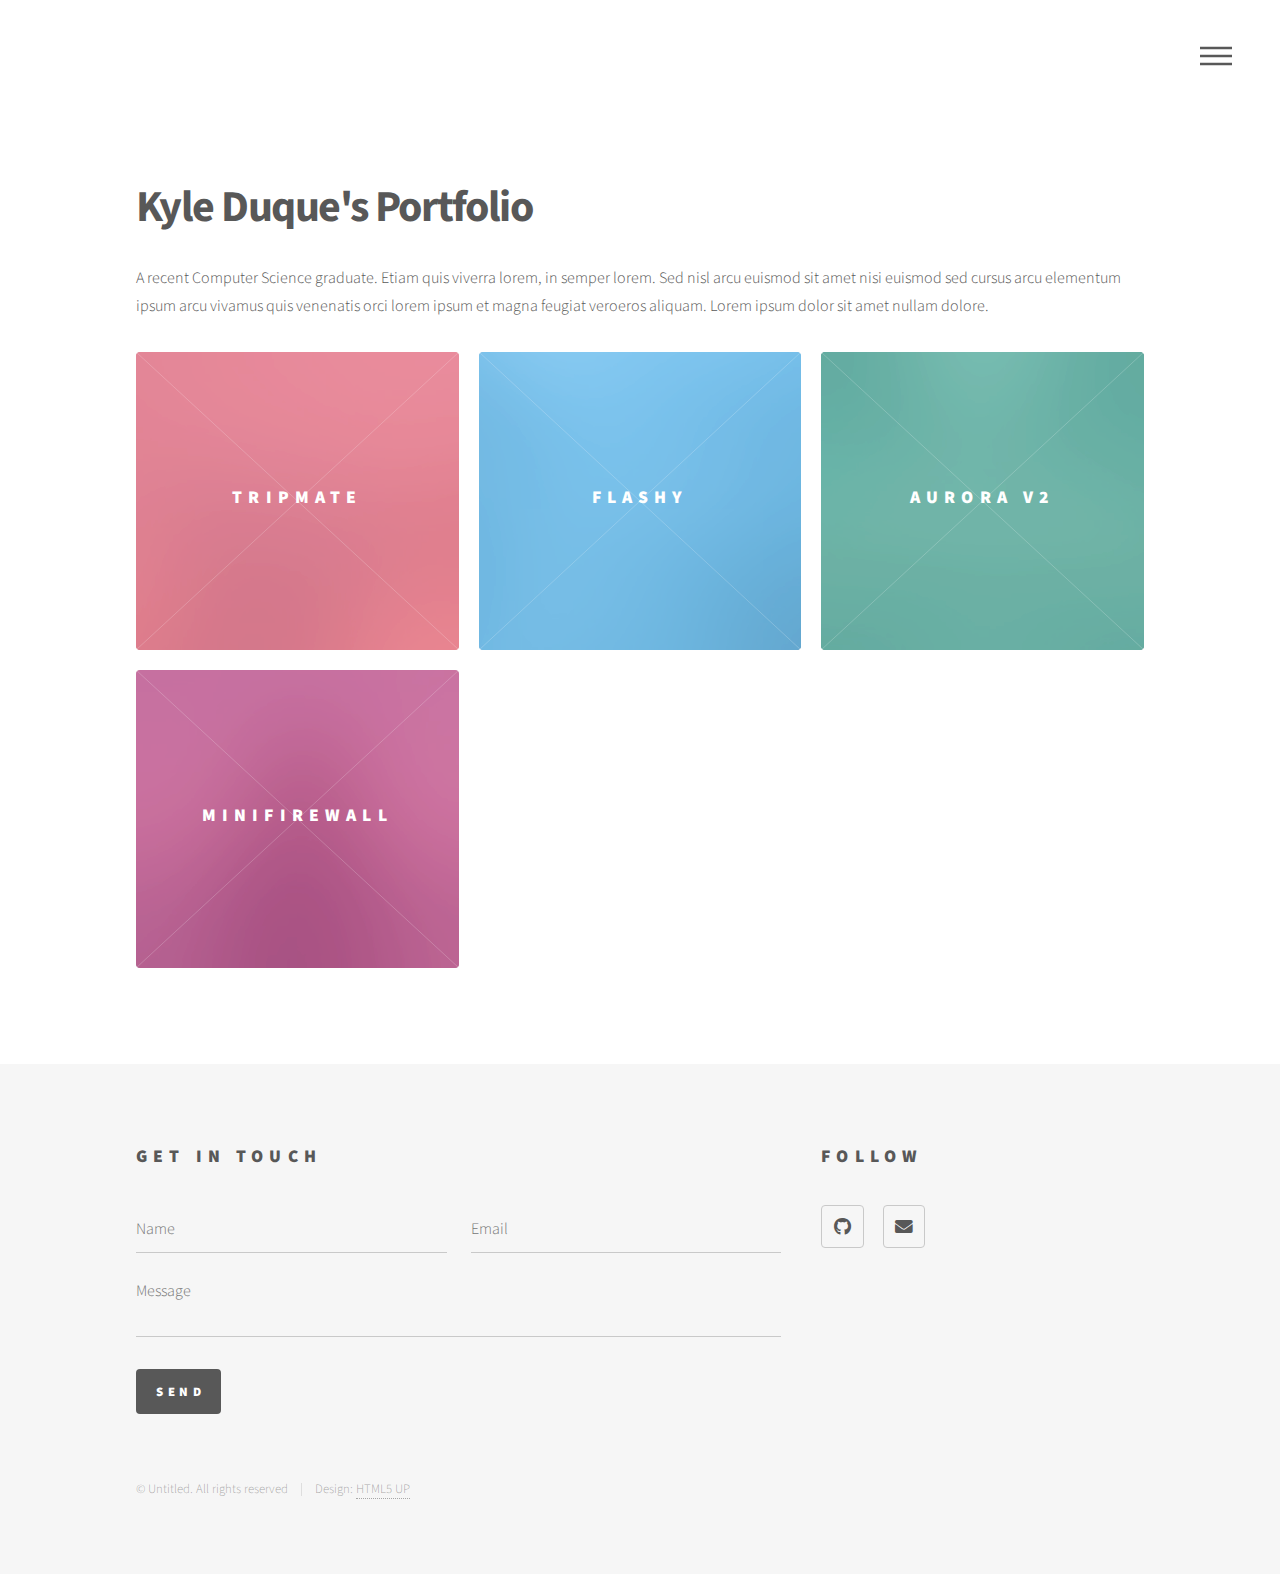
==== commit c0ebb8d3: "Preliminary changes to UI" ====
--- a/index.html
+++ b/index.html
@@ -6,7 +6,7 @@
 -->
 <html>
 	<head>
-		<title>Phantom by HTML5 UP</title>
+		<title>Kyle Duque's Portfolio</title>
 		<meta charset="utf-8" />
 		<meta name="viewport" content="width=device-width, initial-scale=1, user-scalable=no" />
 		<link rel="stylesheet" href="assets/css/main.css" />
@@ -22,7 +22,7 @@
 
 							<!-- Logo -->
 								<a href="index.html" class="logo">
-									<span class="symbol"><img src="images/logo.svg" alt="" /></span><span class="title">Phantom</span>
+									<!-- <span class="symbol"><img src="images/logo.svg" alt="" /></span><span class="title">Phantom</span> -->
 								</a>
 
 							<!-- Nav -->
@@ -40,10 +40,10 @@
 						<h2>Menu</h2>
 						<ul>
 							<li><a href="index.html">Home</a></li>
-							<li><a href="generic.html">Ipsum veroeros</a></li>
-							<li><a href="generic.html">Tempus etiam</a></li>
-							<li><a href="generic.html">Consequat dolor</a></li>
-							<li><a href="elements.html">Elements</a></li>
+							<li><a href="generic.html">TripMate</a></li>
+							<li><a href="generic.html">Flashy</a></li>
+							<li><a href="generic.html">Aurora V2</a></li>
+							<li><a href="elements.html">MiniFirewall</a></li>
 						</ul>
 					</nav>
 
@@ -51,9 +51,8 @@
 					<div id="main">
 						<div class="inner">
 							<header>
-								<h1>This is Phantom, a free, fully responsive site<br />
-								template designed by <a href="http://html5up.net">HTML5 UP</a>.</h1>
-								<p>Etiam quis viverra lorem, in semper lorem. Sed nisl arcu euismod sit amet nisi euismod sed cursus arcu elementum ipsum arcu vivamus quis venenatis orci lorem ipsum et magna feugiat veroeros aliquam. Lorem ipsum dolor sit amet nullam dolore.</p>
+								<h1>Kyle Duque's Portfolio<br /></h1>
+								<p>A recent Computer Science graduate. Etiam quis viverra lorem, in semper lorem. Sed nisl arcu euismod sit amet nisi euismod sed cursus arcu elementum ipsum arcu vivamus quis venenatis orci lorem ipsum et magna feugiat veroeros aliquam. Lorem ipsum dolor sit amet nullam dolore.</p>
 							</header>
 							<section class="tiles">
 								<article class="style1">
@@ -61,9 +60,9 @@
 										<img src="images/pic01.jpg" alt="" />
 									</span>
 									<a href="generic.html">
-										<h2>Magna</h2>
-										<div class="content">
-											<p>Sed nisl arcu euismod sit amet nisi lorem etiam dolor veroeros et feugiat.</p>
+										<h2>TripMate</h2>
+										<div class="content">
+											<p>Worked on an application aimed at being a “one-stop-shop” for planning a trip</p>
 										</div>
 									</a>
 								</article>
@@ -72,9 +71,9 @@
 										<img src="images/pic02.jpg" alt="" />
 									</span>
 									<a href="generic.html">
-										<h2>Lorem</h2>
-										<div class="content">
-											<p>Sed nisl arcu euismod sit amet nisi lorem etiam dolor veroeros et feugiat.</p>
+										<h2>Flashy</h2>
+										<div class="content">
+											<p>Worked on a mobile application to help students memorize course material using digital flashcards</p>
 										</div>
 									</a>
 								</article>
@@ -83,9 +82,9 @@
 										<img src="images/pic03.jpg" alt="" />
 									</span>
 									<a href="generic.html">
-										<h2>Feugiat</h2>
-										<div class="content">
-											<p>Sed nisl arcu euismod sit amet nisi lorem etiam dolor veroeros et feugiat.</p>
+										<h2>Aurora V2</h2>
+										<div class="content">
+											<p>Helped design a web UI to improve the course registration experience of university students</p>
 										</div>
 									</a>
 								</article>
@@ -94,7 +93,64 @@
 										<img src="images/pic04.jpg" alt="" />
 									</span>
 									<a href="generic.html">
-										<h2>Tempus</h2>
+										<h2>MiniFirewall</h2>
+										<div class="content">
+											<p>Implemented a simple firewall for Minix</p>
+										</div>
+									</a>
+								</article>
+
+
+								<!-- <article class="style5">
+									<span class="image">
+										<img src="images/pic05.jpg" alt="" />
+									</span>
+									<a href="generic.html">
+										<h2>Aliquam</h2>
+										<div class="content">
+											<p>Sed nisl arcu euismod sit amet nisi lorem etiam dolor veroeros et feugiat.</p>
+										</div>
+									</a>
+								</article>
+								<article class="style6">
+									<span class="image">
+										<img src="images/pic06.jpg" alt="" />
+									</span>
+									<a href="generic.html">
+										<h2>Veroeros</h2>
+										<div class="content">
+											<p>Sed nisl arcu euismod sit amet nisi lorem etiam dolor veroeros et feugiat.</p>
+										</div>
+									</a>
+								</article>
+								<article class="style2">
+									<span class="image">
+										<img src="images/pic07.jpg" alt="" />
+									</span>
+									<a href="generic.html">
+										<h2>Ipsum</h2>
+										<div class="content">
+											<p>Sed nisl arcu euismod sit amet nisi lorem etiam dolor veroeros et feugiat.</p>
+										</div>
+									</a>
+								</article>
+								<article class="style3">
+									<span class="image">
+										<img src="images/pic08.jpg" alt="" />
+									</span>
+									<a href="generic.html">
+										<h2>Dolor</h2>
+										<div class="content">
+											<p>Sed nisl arcu euismod sit amet nisi lorem etiam dolor veroeros et feugiat.</p>
+										</div>
+									</a>
+								</article>
+								<article class="style1">
+									<span class="image">
+										<img src="images/pic09.jpg" alt="" />
+									</span>
+									<a href="generic.html">
+										<h2>Nullam</h2>
 										<div class="content">
 											<p>Sed nisl arcu euismod sit amet nisi lorem etiam dolor veroeros et feugiat.</p>
 										</div>
@@ -102,10 +158,10 @@
 								</article>
 								<article class="style5">
 									<span class="image">
-										<img src="images/pic05.jpg" alt="" />
-									</span>
-									<a href="generic.html">
-										<h2>Aliquam</h2>
+										<img src="images/pic10.jpg" alt="" />
+									</span>
+									<a href="generic.html">
+										<h2>Ultricies</h2>
 										<div class="content">
 											<p>Sed nisl arcu euismod sit amet nisi lorem etiam dolor veroeros et feugiat.</p>
 										</div>
@@ -113,61 +169,6 @@
 								</article>
 								<article class="style6">
 									<span class="image">
-										<img src="images/pic06.jpg" alt="" />
-									</span>
-									<a href="generic.html">
-										<h2>Veroeros</h2>
-										<div class="content">
-											<p>Sed nisl arcu euismod sit amet nisi lorem etiam dolor veroeros et feugiat.</p>
-										</div>
-									</a>
-								</article>
-								<article class="style2">
-									<span class="image">
-										<img src="images/pic07.jpg" alt="" />
-									</span>
-									<a href="generic.html">
-										<h2>Ipsum</h2>
-										<div class="content">
-											<p>Sed nisl arcu euismod sit amet nisi lorem etiam dolor veroeros et feugiat.</p>
-										</div>
-									</a>
-								</article>
-								<article class="style3">
-									<span class="image">
-										<img src="images/pic08.jpg" alt="" />
-									</span>
-									<a href="generic.html">
-										<h2>Dolor</h2>
-										<div class="content">
-											<p>Sed nisl arcu euismod sit amet nisi lorem etiam dolor veroeros et feugiat.</p>
-										</div>
-									</a>
-								</article>
-								<article class="style1">
-									<span class="image">
-										<img src="images/pic09.jpg" alt="" />
-									</span>
-									<a href="generic.html">
-										<h2>Nullam</h2>
-										<div class="content">
-											<p>Sed nisl arcu euismod sit amet nisi lorem etiam dolor veroeros et feugiat.</p>
-										</div>
-									</a>
-								</article>
-								<article class="style5">
-									<span class="image">
-										<img src="images/pic10.jpg" alt="" />
-									</span>
-									<a href="generic.html">
-										<h2>Ultricies</h2>
-										<div class="content">
-											<p>Sed nisl arcu euismod sit amet nisi lorem etiam dolor veroeros et feugiat.</p>
-										</div>
-									</a>
-								</article>
-								<article class="style6">
-									<span class="image">
 										<img src="images/pic11.jpg" alt="" />
 									</span>
 									<a href="generic.html">
@@ -187,7 +188,9 @@
 											<p>Sed nisl arcu euismod sit amet nisi lorem etiam dolor veroeros et feugiat.</p>
 										</div>
 									</a>
-								</article>
+								</article> -->
+
+
 							</section>
 						</div>
 					</div>
@@ -217,13 +220,13 @@
 							<section>
 								<h2>Follow</h2>
 								<ul class="icons">
-									<li><a href="#" class="icon brands style2 fa-twitter"><span class="label">Twitter</span></a></li>
-									<li><a href="#" class="icon brands style2 fa-facebook-f"><span class="label">Facebook</span></a></li>
-									<li><a href="#" class="icon brands style2 fa-instagram"><span class="label">Instagram</span></a></li>
-									<li><a href="#" class="icon brands style2 fa-dribbble"><span class="label">Dribbble</span></a></li>
+									<!-- <li><a href="#" class="icon brands style2 fa-twitter"><span class="label">Twitter</span></a></li> -->
+									<!-- <li><a href="#" class="icon brands style2 fa-facebook-f"><span class="label">Facebook</span></a></li> -->
+									<!-- <li><a href="#" class="icon brands style2 fa-instagram"><span class="label">Instagram</span></a></li> -->
+									<!-- <li><a href="#" class="icon brands style2 fa-dribbble"><span class="label">Dribbble</span></a></li> -->
 									<li><a href="#" class="icon brands style2 fa-github"><span class="label">GitHub</span></a></li>
-									<li><a href="#" class="icon brands style2 fa-500px"><span class="label">500px</span></a></li>
-									<li><a href="#" class="icon solid style2 fa-phone"><span class="label">Phone</span></a></li>
+									<!-- <li><a href="#" class="icon brands style2 fa-500px"><span class="label">500px</span></a></li> -->
+									<!-- <li><a href="#" class="icon solid style2 fa-phone"><span class="label">Phone</span></a></li> -->
 									<li><a href="#" class="icon solid style2 fa-envelope"><span class="label">Email</span></a></li>
 								</ul>
 							</section>
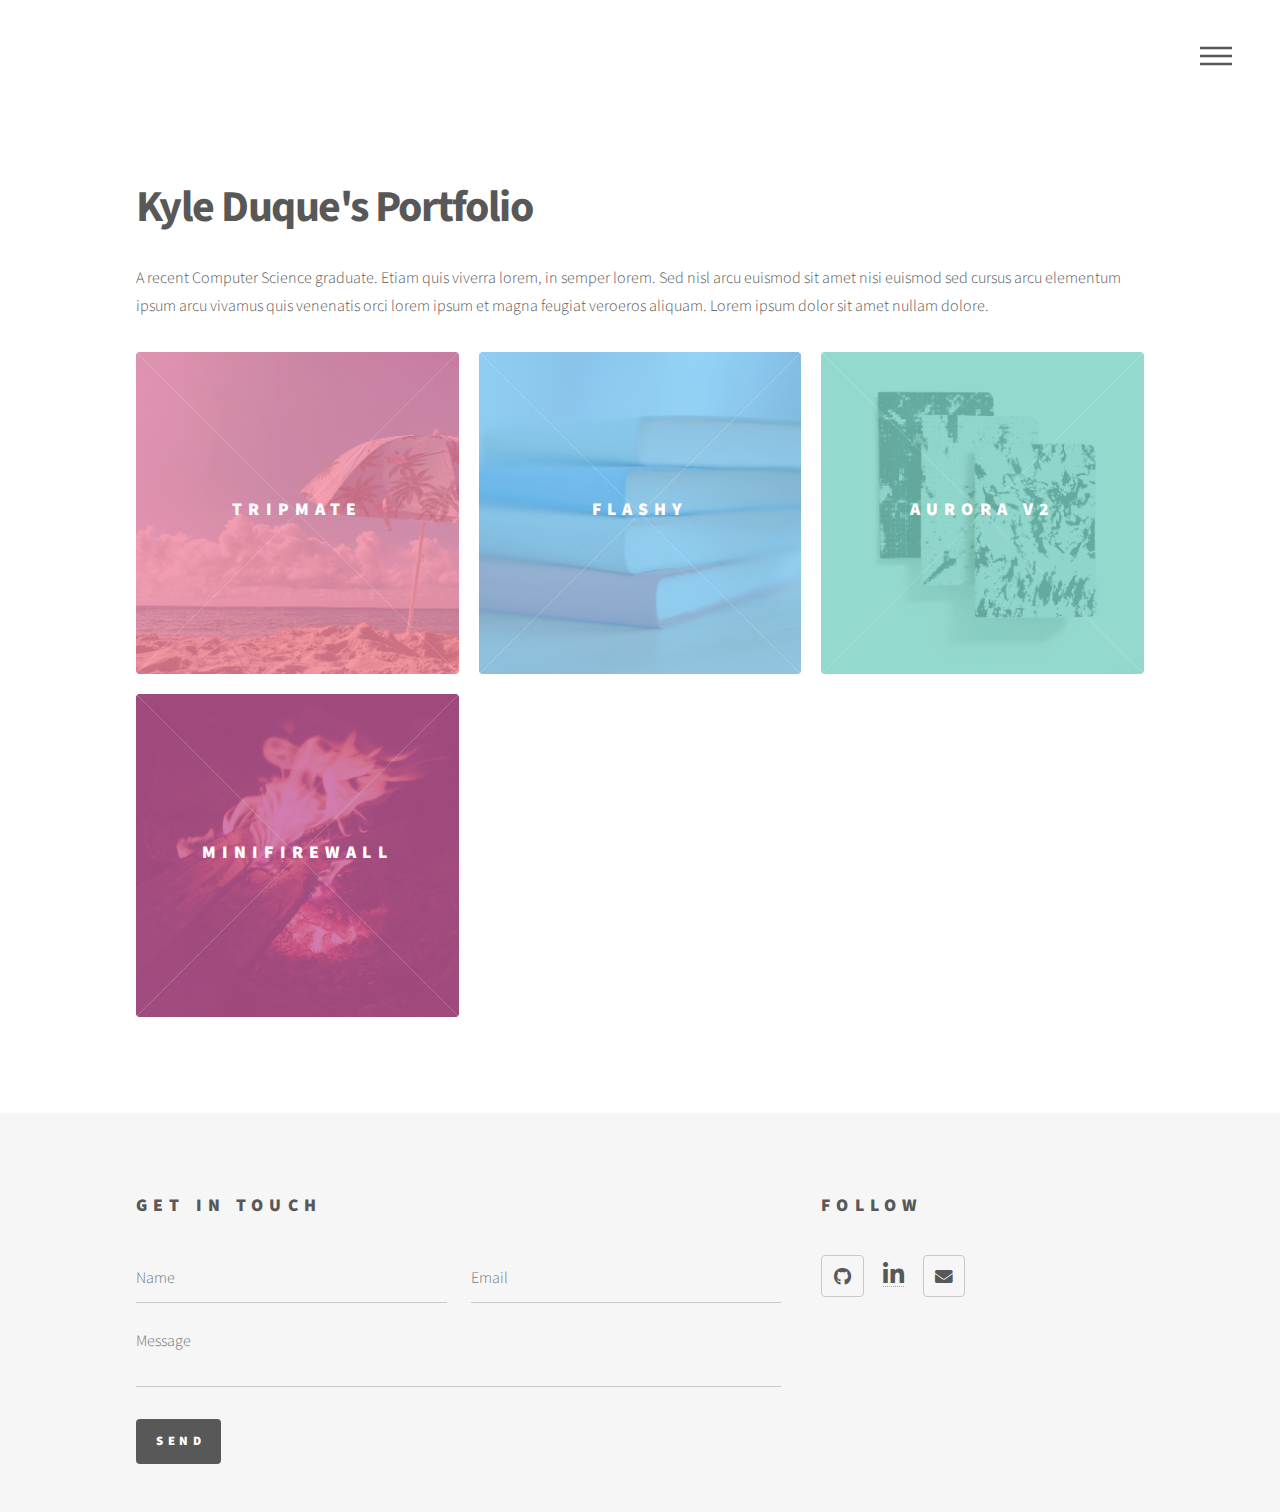
==== commit 3e7f3be1: "Added TripMate changed:" ====
--- a/index.html
+++ b/index.html
@@ -40,10 +40,10 @@
 						<h2>Menu</h2>
 						<ul>
 							<li><a href="index.html">Home</a></li>
-							<li><a href="generic.html">TripMate</a></li>
-							<li><a href="generic.html">Flashy</a></li>
-							<li><a href="generic.html">Aurora V2</a></li>
-							<li><a href="elements.html">MiniFirewall</a></li>
+							<li><a href="tripmate.html">TripMate</a></li>
+							<li><a href="flashy.html">Flashy</a></li>
+							<li><a href="aurorav2.html">Aurora V2</a></li>
+							<li><a href="minifirewall.html">MiniFirewall</a></li>
 						</ul>
 					</nav>
 
@@ -57,9 +57,9 @@
 							<section class="tiles">
 								<article class="style1">
 									<span class="image">
-										<img src="images/pic01.jpg" alt="" />
-									</span>
-									<a href="generic.html">
+										<img src="images/tripmate_img.jpg" alt="" />
+									</span>
+									<a href="tripmate.html">
 										<h2>TripMate</h2>
 										<div class="content">
 											<p>Worked on an application aimed at being a “one-stop-shop” for planning a trip</p>
@@ -68,9 +68,9 @@
 								</article>
 								<article class="style2">
 									<span class="image">
-										<img src="images/pic02.jpg" alt="" />
-									</span>
-									<a href="generic.html">
+										<img src="images/flashy_img.jpg" alt="" />
+									</span>
+									<a href="flashy.html">
 										<h2>Flashy</h2>
 										<div class="content">
 											<p>Worked on a mobile application to help students memorize course material using digital flashcards</p>
@@ -79,9 +79,9 @@
 								</article>
 								<article class="style3">
 									<span class="image">
-										<img src="images/pic03.jpg" alt="" />
-									</span>
-									<a href="generic.html">
+										<img src="images/aurorav2_img.jpg" alt="" />
+									</span>
+									<a href="aurorav2.html">
 										<h2>Aurora V2</h2>
 										<div class="content">
 											<p>Helped design a web UI to improve the course registration experience of university students</p>
@@ -90,9 +90,9 @@
 								</article>
 								<article class="style4">
 									<span class="image">
-										<img src="images/pic04.jpg" alt="" />
-									</span>
-									<a href="generic.html">
+										<img src="images/minifirewall_img.jpg" alt="" />
+									</span>
+									<a href="minifirewall.html">
 										<h2>MiniFirewall</h2>
 										<div class="content">
 											<p>Implemented a simple firewall for Minix</p>
@@ -224,15 +224,16 @@
 									<!-- <li><a href="#" class="icon brands style2 fa-facebook-f"><span class="label">Facebook</span></a></li> -->
 									<!-- <li><a href="#" class="icon brands style2 fa-instagram"><span class="label">Instagram</span></a></li> -->
 									<!-- <li><a href="#" class="icon brands style2 fa-dribbble"><span class="label">Dribbble</span></a></li> -->
-									<li><a href="#" class="icon brands style2 fa-github"><span class="label">GitHub</span></a></li>
+									<li><a href="https://github.com/kyleduque" class="icon brands style2 fa-github"><span class="label">GitHub</span></a></li>
+									<li><a href="https://www.linkedin.com/in/kyle-duque/" class='fab fa-linkedin-in' style='font-size:24px'></a></li>
 									<!-- <li><a href="#" class="icon brands style2 fa-500px"><span class="label">500px</span></a></li> -->
 									<!-- <li><a href="#" class="icon solid style2 fa-phone"><span class="label">Phone</span></a></li> -->
-									<li><a href="#" class="icon solid style2 fa-envelope"><span class="label">Email</span></a></li>
+									<li><a href="mailto:kyle_duque@hotmail.com" class="icon solid style2 fa-envelope"><span class="label">Email</span></a></li>
 								</ul>
 							</section>
-							<ul class="copyright">
+							<!-- <ul class="copyright">
 								<li>&copy; Untitled. All rights reserved</li><li>Design: <a href="http://html5up.net">HTML5 UP</a></li>
-							</ul>
+							</ul> -->
 						</div>
 					</footer>
 
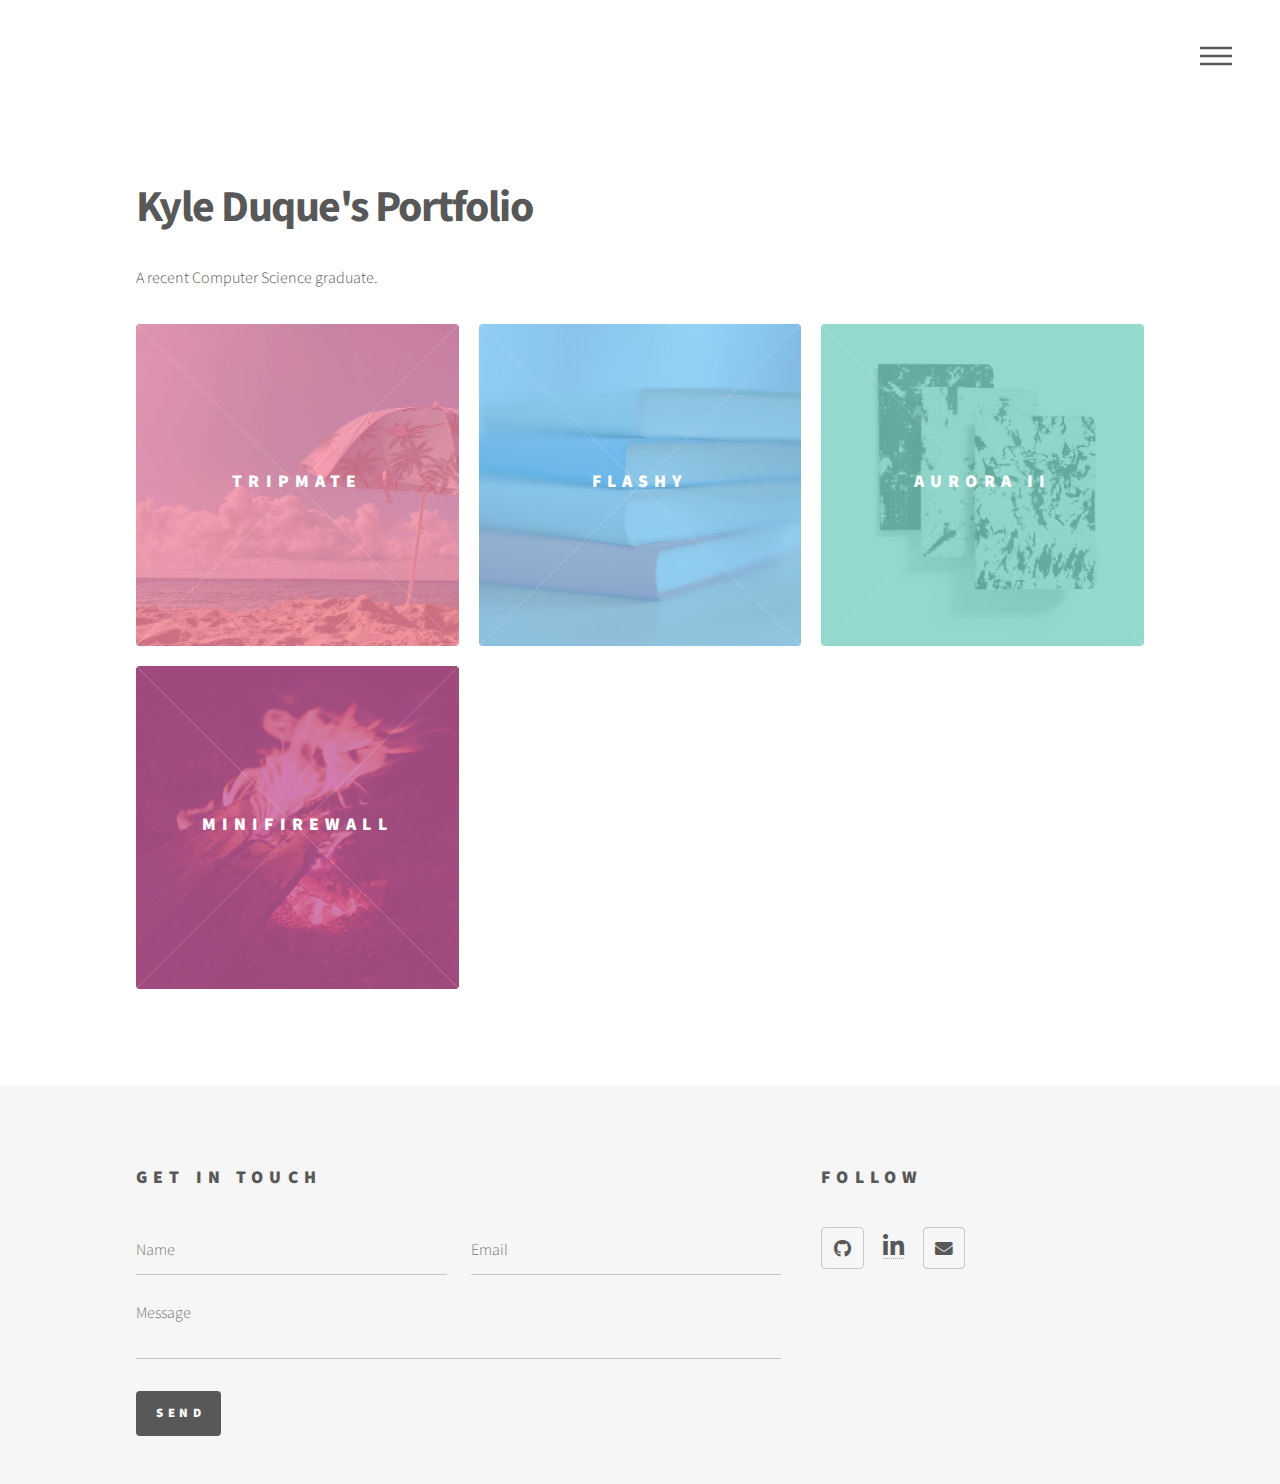
==== commit 3db7a06b: "Finished TripMate and Flashy" ====
--- a/index.html
+++ b/index.html
@@ -42,7 +42,7 @@
 							<li><a href="index.html">Home</a></li>
 							<li><a href="tripmate.html">TripMate</a></li>
 							<li><a href="flashy.html">Flashy</a></li>
-							<li><a href="aurorav2.html">Aurora V2</a></li>
+							<li><a href="aurorav2.html">Aurora II</a></li>
 							<li><a href="minifirewall.html">MiniFirewall</a></li>
 						</ul>
 					</nav>
@@ -52,7 +52,7 @@
 						<div class="inner">
 							<header>
 								<h1>Kyle Duque's Portfolio<br /></h1>
-								<p>A recent Computer Science graduate. Etiam quis viverra lorem, in semper lorem. Sed nisl arcu euismod sit amet nisi euismod sed cursus arcu elementum ipsum arcu vivamus quis venenatis orci lorem ipsum et magna feugiat veroeros aliquam. Lorem ipsum dolor sit amet nullam dolore.</p>
+								<p>A recent Computer Science graduate.</p>
 							</header>
 							<section class="tiles">
 								<article class="style1">
@@ -62,7 +62,7 @@
 									<a href="tripmate.html">
 										<h2>TripMate</h2>
 										<div class="content">
-											<p>Worked on an application aimed at being a “one-stop-shop” for planning a trip</p>
+											<p>An application aimed at being a “one-stop-shop” for planning trips via the web, iOS and Android</p>
 										</div>
 									</a>
 								</article>
@@ -73,7 +73,7 @@
 									<a href="flashy.html">
 										<h2>Flashy</h2>
 										<div class="content">
-											<p>Worked on a mobile application to help students memorize course material using digital flashcards</p>
+											<p>An Android application to help students memorize course material using digital flashcards</p>
 										</div>
 									</a>
 								</article>
@@ -82,9 +82,9 @@
 										<img src="images/aurorav2_img.jpg" alt="" />
 									</span>
 									<a href="aurorav2.html">
-										<h2>Aurora V2</h2>
-										<div class="content">
-											<p>Helped design a web UI to improve the course registration experience of university students</p>
+										<h2>Aurora II</h2>
+										<div class="content">
+											<p>A web UI to improve the course registration experience of university students</p>
 										</div>
 									</a>
 								</article>
@@ -95,7 +95,7 @@
 									<a href="minifirewall.html">
 										<h2>MiniFirewall</h2>
 										<div class="content">
-											<p>Implemented a simple firewall for Minix</p>
+											<p>A firewall tool for Minix OS to allow for simple packet filtering </p>
 										</div>
 									</a>
 								</article>
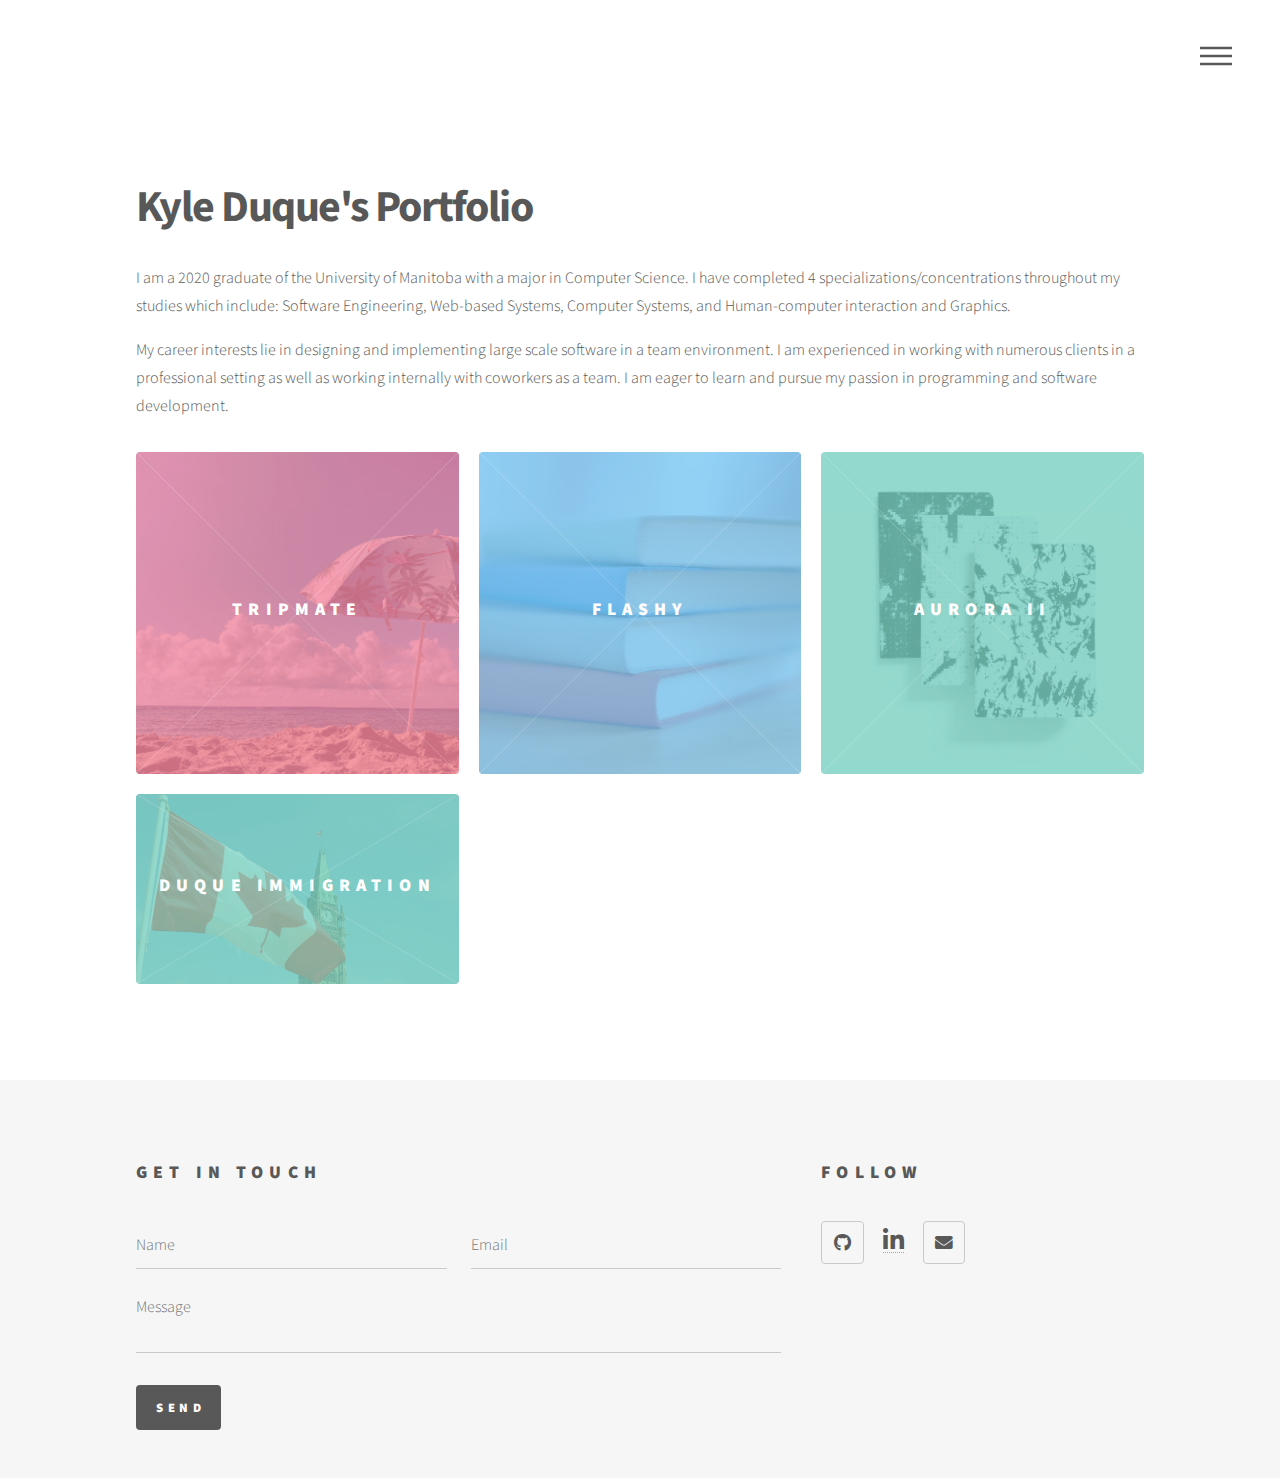
==== commit 6d2a6c41: "adding duqueimmigration.ca website" ====
--- a/index.html
+++ b/index.html
@@ -43,7 +43,7 @@
 							<li><a href="tripmate.html">TripMate</a></li>
 							<li><a href="flashy.html">Flashy</a></li>
 							<li><a href="aurorav2.html">Aurora II</a></li>
-							<li><a href="minifirewall.html">MiniFirewall</a></li>
+							<li><a href="https://duqueimmigration.ca">Duque Immigration</a></li>
 						</ul>
 					</nav>
 
@@ -52,7 +52,9 @@
 						<div class="inner">
 							<header>
 								<h1>Kyle Duque's Portfolio<br /></h1>
-								<p>A recent Computer Science graduate.</p>
+								<p>I am a 2020 graduate of the University of Manitoba with a major in Computer Science. I have completed 4 specializations/concentrations throughout my studies which include: Software Engineering, Web-based Systems, Computer Systems, and Human-computer interaction and Graphics.</p>
+								<p>
+									My career interests lie in designing and implementing large scale software in a team environment. I am experienced in working with numerous clients in a professional setting as well as working internally with coworkers as a team. I am eager to learn and pursue my passion in programming and software development.</p>
 							</header>
 							<section class="tiles">
 								<article class="style1">
@@ -88,17 +90,18 @@
 										</div>
 									</a>
 								</article>
-								<article class="style4">
-									<span class="image">
-										<img src="images/minifirewall_img.jpg" alt="" />
-									</span>
-									<a href="minifirewall.html">
-										<h2>MiniFirewall</h2>
-										<div class="content">
-											<p>A firewall tool for Minix OS to allow for simple packet filtering </p>
-										</div>
-									</a>
-								</article>
+								<article class="style3">
+									<span class="image">
+										<img src="images/dsmacs.jpg" alt="" />
+									</span>
+									<a href="https://duqueimmigration.ca">
+										<h2>Duque Immigration</h2>
+										<div class="content">
+											<p>A website to showcase information about Duque Immigration Services Inc., such as offered services and testimonials</p>
+										</div>
+									</a>
+								</article>
+							
 
 
 								<!-- <article class="style5">
